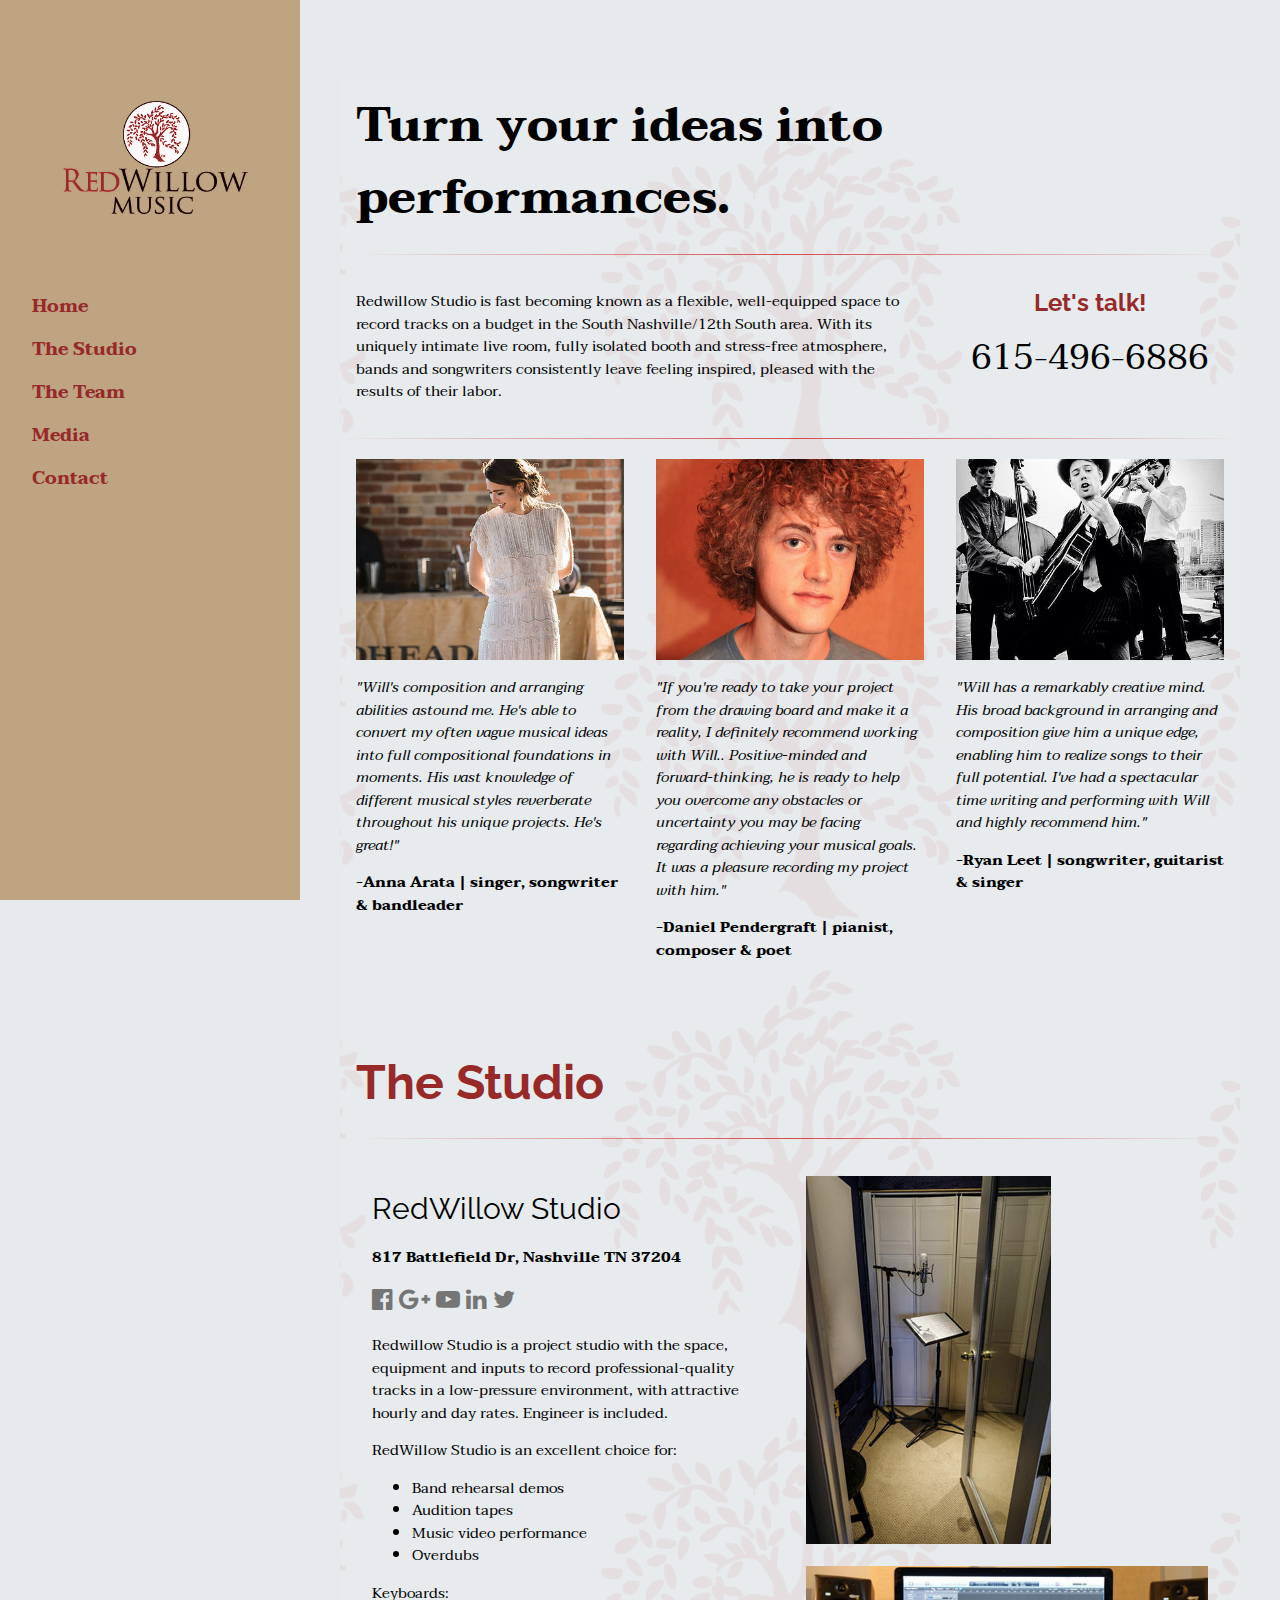
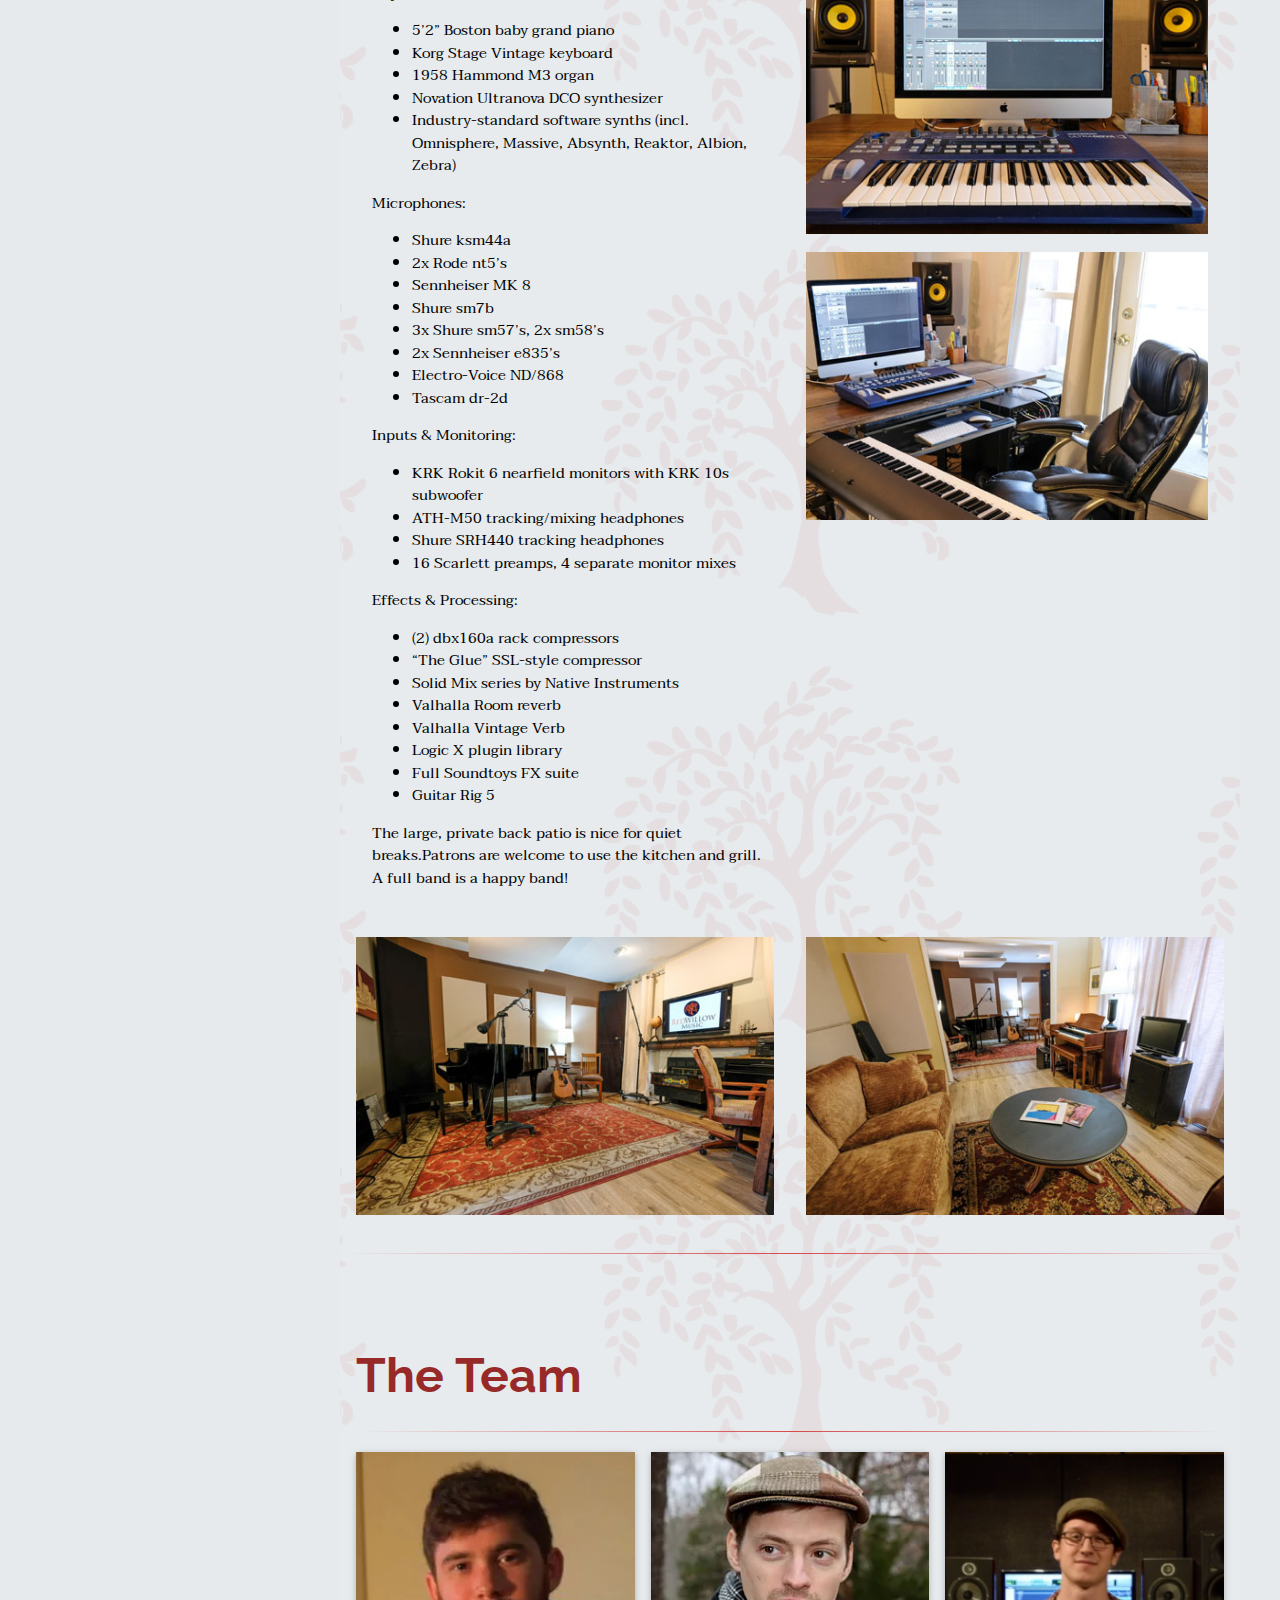
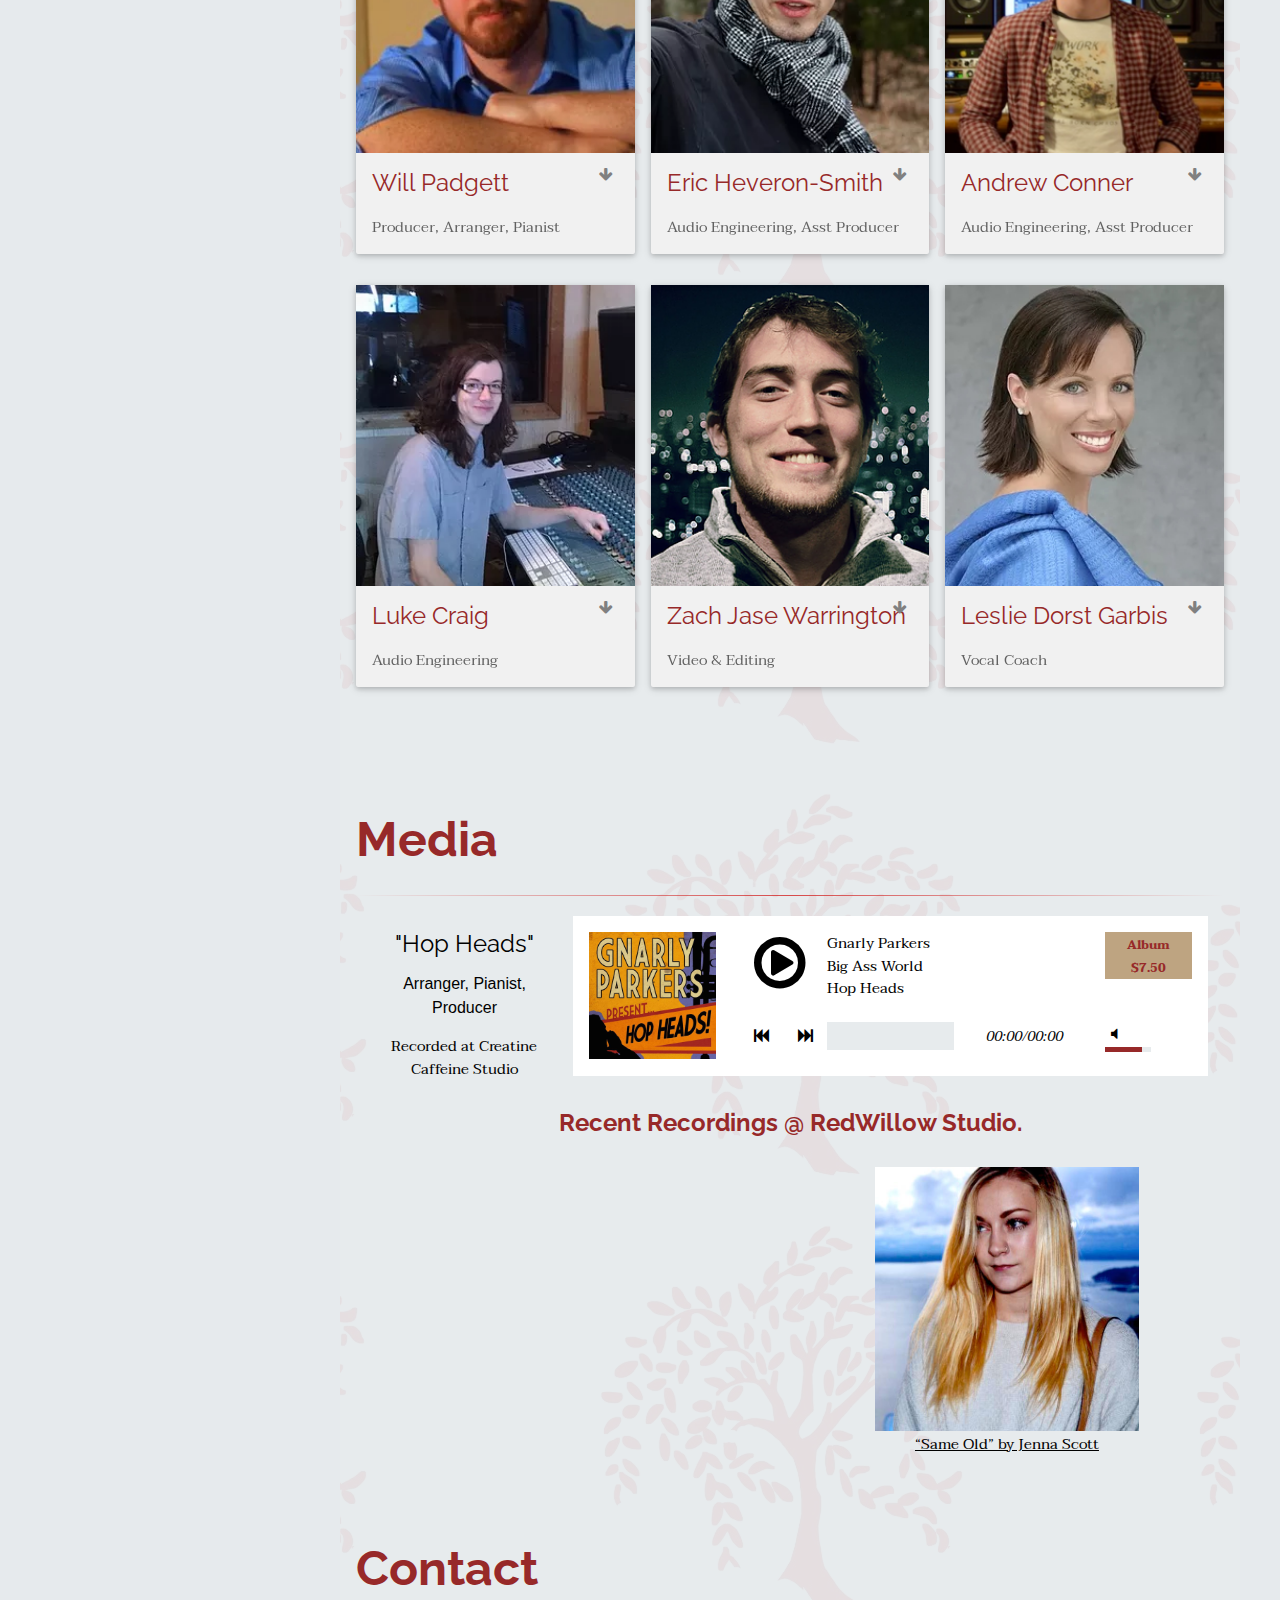
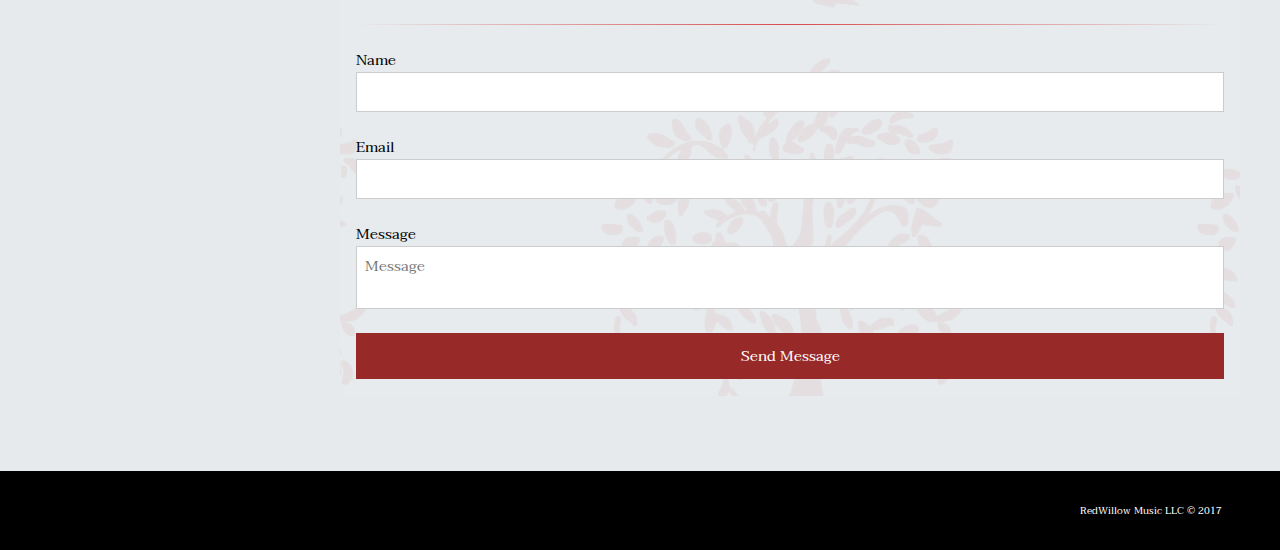
==== index.html @ 045bdecf "form spring email" ====
<!DOCTYPE html>

<html>

<head>

    <meta http-equiv="Content-Type" content="text/html; charset=UTF-8">
    <meta name="viewport" content="width=device-width, initial-scale=1" />
    <title>RedWillow Music</title>
    <!--TODO add description and keywords-->
    <meta name="description" content="RedWillow Music isn't just another recording studio; it's a family of artists, musicians and producers, prioritizing creativity in performance and arrangement.">
    <meta name="keywords" content="">
    <link rel="shortcut icon" href="favicon.ico" type="image/x-icon">
    <link rel="apple-touch-icon" href="favicon.ico" type="image/x-icon">
    <link rel="stylesheet" href="/css/w3.css">
    <link rel="stylesheet" href="/css/styles.css" />
    <link href="https://fonts.googleapis.com/css?family=Raleway|Taviraj:300" rel="stylesheet">
    <!--<link type="text/css" href="/skin/blue.monday/css/jplayer.blue.monday.css" rel="stylesheet" />-->
    <link type="text/css" href="/skin/simple/css/simple.css" rel="stylesheet" />
    <link rel="stylesheet" href="https://cdnjs.cloudflare.com/ajax/libs/font-awesome/4.7.0/css/font-awesome.min.css">
    <script src="//ajax.googleapis.com/ajax/libs/jquery/1.11.3/jquery.min.js"></script>
    <script type="text/javascript" src="/js/jquery.jplayer.min.js"></script>
    <script type="text/javascript" src="/js/add-on/jplayer.playlist.min.js"></script>
    <script type="text/javascript">
        $(document).ready(function () {
            new jPlayerPlaylist({
                jPlayer: "#jquery_jplayer_1",
                cssSelectorAncestor: "#jp_container_1"
            }, [

                {
                    title: "Big Ass World",
                    m4a: "/music/hopheads/02BigAssWorld.m4a",
                    artist: "Gnarly Parkers",
                    poster: "/images/gnarly-parkers.jpg"
		},
                {
                    title: "Spin Me Minnie",
                    m4a: "/music/hopheads/01SpinMeMinnie.m4a",
                    artist: "Gnarly Parkers",
                    album: "Hop Heads",
                    poster: "/images/gnarly-parkers.jpg"

		},
                {
                    title: "Swindlin Eyes",
                    m4a: "/music/hopheads/03SwindlinEyes.m4a",
                    artist: "Gnarly Parkers",
                    poster: "/images/gnarly-parkers.jpg"
		},
                {
                    title: "Sammy Shake",
                    m4a: "/music/hopheads/04SammyShake.m4a",
                    artist: "Gnarly Parkers",
                    poster: "/images/gnarly-parkers.jpg"
		},
                {
                    title: "Dream of You",
                    m4a: "/music/hopheads/05DreamofYou.m4a",
                    artist: "Gnarly Parkers",
                    poster: "/images/gnarly-parkers.jpg"
		},
                {
                    title: "Hop Head",
                    m4a: "/music/hopheads/06HopHead.m4a",
                    artist: "Gnarly Parkers",
                    poster: "/images/gnarly-parkers.jpg"
		}
	], {
                playlistOptions: {
                    loopOnPrevious: true
                },
                loop: true,
                swfPath: "/js",
                supplied: "ogv, m4a",
                wmode: "window",
                useStateClassSkin: true,
                autoBlur: false,
                smoothPlayBar: true,
                keyEnabled: false,
                size: {
                    width: "auto",
                    height: "auto"

                },
            });

            $('.jp-playlist').hide();
            $('.jp-toggles').hide();
            $('.jp-details').show();

        });
    </script>

</head>

<body>

    <!-- Sidenav/menu -->
    <nav class="w3-sidenav barkbrown w3-collapse w3-top w3-large w3-padding w3-animate-left navbar" style="z-index:3;width:300px;font-weight:bold" id="mySidenav">
        <br>
        <a href="javascript:void(0)" onclick="w3_close()" class="w3-padding-xlarge w3-hide-large w3-display-topleft w3-hover-white" style="width:100%;font-size:22px">Close Menu</a>
        <div class="w3-container">
            <img class="w3-padding-64" src="images/logo.png" style="width:100%;">

        </div>
        <a href="#home" onclick="w3_close()" class="w3-padding w3-hover-white">Home</a>
        <a href="#studio" onclick="w3_close()" class="w3-padding w3-hover-white">The Studio</a>
        <a href="#team" onclick="w3_close()" class="w3-padding w3-hover-white">The Team</a>
        <a href="#media" onclick="w3_close()" class="w3-padding w3-hover-white">Media</a>
        <a href="#contact" onclick="w3_close()" class="w3-padding w3-hover-white">Contact</a>
    </nav>
    <!-- Top menu on small screens -->
    <header class="w3-container w3-top w3-hide-large barkbrown w3-xlarge w3-padding">
        <a href="javascript:void(0)" class="w3-btn barkbrown w3-border w3-border-white w3-margin-right" onclick="w3_open()">☰</a>
        <img style="height:30px" src="images/logo-notext.png">
        <span>Red<span style="color:black">WillowMusic</span></span>
    </header>

    <!-- Overlay effect when opening sidenav on small screens -->
    <div class="w3-overlay w3-hide-large" onclick="w3_close()" style="cursor:pointer" title="close side menu" id="myOverlay"></div>

    <!-- !PAGE CONTENT! -->
    <div id="home" class="w3-main w3-animate-right" style="margin-left:340px;margin-right:40px">

        <!-- Header -->
        <div class="w3-container" style="margin-top:80px" id="showcase">
            <h1 style="font-family:'Taviraj', serif" class="w3-xxxlarge"><b>Turn your ideas into performances.</b></h1>
            <hr class="w3-round gradientline">


        </div>
        <div id="background"></div>
        <div class="w3-row">
            <div class="w3-col m8 l8 w3-container">

                <p>Redwillow Studio is fast becoming known as a flexible, well-equipped space to record tracks on a budget in the South Nashville/12th South area. With its uniquely intimate live room, fully isolated booth and stress-free atmosphere, bands and songwriters consistently leave feeling inspired, pleased with the results of their labor.</p>
            </div>
            <div class="w3-col m4 l4 w3-container  w3-center">
                <div class="w3-row winered ">
                    <h1 class="w3-xlarge"><b>Let's talk!</b></h1>
                </div>

                <div class="w3-row w3-xxlarge w3-padding-bottom">
                    <span>615-496-6886</span>
                </div>
            </div>

        </div>
        <!-- Testimonials -->
        <hr class="gradientline">
        <div id="testimonials" class="w3-row">

            <div class="w3-col m4 l4 w3-container">

                <img src="images/testimonials/anna.jpg" style="width:100%;">
                <p class="testimonial">"Will's composition and arranging abilities astound me. He's able to convert my often vague musical ideas into full compositional foundations in moments. His vast knowledge of different musical styles reverberate throughout his unique projects. He's great!"</p>
                <div class="w3-right">
                    <span><b>-Anna Arata | singer, songwriter &amp; bandleader</b></span>
                </div>
            </div>
            <div class="w3-col  m4 l4  w3-container">

                <img src="images/testimonials/daniel.jpg" style="width:100%;">
                <p class="testimonial">
                    "If you're ready to take your project from the drawing board and make it a reality, I definitely recommend working with Will.. Positive-minded and forward-thinking, he is ready to help you overcome any obstacles or uncertainty you may be facing regarding achieving your musical goals. It was a pleasure recording my project with him."
                </p>
                <span><b>-Daniel Pendergraft | pianist, composer &amp; poet</b></span>
            </div>
            <div class="w3-col  m4 l4  w3-container">

                <img src="images/testimonials/ryan.jpg" style="width:100%;">
                <p class="testimonial">"Will has a remarkably creative mind. His broad background in arranging and composition give him a unique edge, enabling him to realize songs to their full potential. I've had a spectacular time writing and performing with Will and highly recommend him."</p>
                <span><b>-Ryan Leet | songwriter, guitarist &amp; singer</b></span>
            </div>
        </div>




        <!-- The Studio -->
        <div class=" " id="studio" style="margin-top:75px ">
            <div class="w3-container ">
                <h1 class="w3-xxxlarge winered "><b>The Studio</b></h1>

                <hr class="w3-round gradientline ">
                <div class="w3-row ">
                    <div class="w3-col m6 l6 w3-panel">
                        <h2>RedWillow Studio</h2>
                        <a class="address " target="_blank " href="https://goo.gl/maps/ypSHfTBNFLC2 ">
                            <p><b>817 Battlefield Dr, Nashville TN 37204</b></p>
                        </a>

                        <div class="w3-text-grey w3-xlarge ">
                            <a href="https://www.facebook.com/redwillowstudio " target="_blank " class="w3-hover-text-white "><i class="fa fa-facebook-official "></i></a>
                            <a href="https://plus.google.com/109772749282169535342 " target="_blank " class="w3-hover-text-white "><i class="fa fa-google-plus "></i></a>
                            <a href="https://www.youtube.com/user/mellowords " target="_blank " class="w3-hover-text-white "><i class="fa fa-youtube-play "></i></a>
                            <a href="https://www.linkedin.com/in/willpadgettmusic?trk=hp-identity-photo " target="_blank " class="w3-hover-text-white "><i class="fa fa-linkedin "></i></a>
                            <a href="https://twitter.com/redwillowmusic " target="_blank " class="w3-hover-text-white "><i class="fa fa-twitter "></i></a>

                        </div>
                        <p>Redwillow Studio is a project studio with the space, equipment and inputs to record professional-quality tracks in a low-pressure environment, with attractive hourly and day rates. Engineer is included.</p>
                        <p>RedWillow Studio is an excellent choice for:</p>
                        <ul>
                            <li>Band rehearsal demos</li>
                            <li>Audition tapes</li>
                            <li>Music video performance</li>
                            <li>Overdubs</li>
                        </ul>

                        <span>Keyboards:</span>
                        <ul>
                            <li>5’2” Boston baby grand piano</li>
                            <li>Korg Stage Vintage keyboard</li>
                            <li>1958 Hammond M3 organ</li>
                            <li>Novation Ultranova DCO synthesizer</li>
                            <li>Industry-standard software synths (incl. Omnisphere, Massive, Absynth, Reaktor, Albion, Zebra)</li>
                        </ul>

                        <span>Microphones:</span>
                        <ul>
                            <li>Shure ksm44a</li>
                            <li>2x Rode nt5’s</li>
                            <li>Sennheiser MK 8</li>
                            <li>Shure sm7b</li>
                            <li>3x Shure sm57’s, 2x sm58’s</li>
                            <li>2x Sennheiser e835’s</li>
                            <li>Electro-Voice ND/868</li>
                            <li>Tascam dr-2d</li>
                        </ul>
                        <span>Inputs &amp; Monitoring:</span>
                        <ul>
                            <li>KRK Rokit 6 nearfield monitors with KRK 10s subwoofer</li>
                            <li>ATH-M50 tracking/mixing headphones</li>
                            <li>Shure SRH440 tracking headphones</li>
                            <li>16 Scarlett preamps, 4 separate monitor mixes
                            </li>
                        </ul>
                        <span>Effects &amp; Processing:</span>
                        <ul>

                            <li>(2) dbx160a rack compressors</li>
                            <li>“The Glue” SSL-style compressor</li>
                            <li>Solid Mix series by Native Instruments</li>
                            <li>Valhalla Room reverb</li>
                            <li>Valhalla Vintage Verb</li>
                            <li>Logic X plugin library</li>
                            <li>Full Soundtoys FX suite</li>
                            <li>Guitar Rig 5
                            </li>
                        </ul>
                        <p>The large, private back patio is nice for quiet breaks.Patrons are welcome to use the kitchen and grill. A full band is a happy band!</p>
                    </div>
                    <div class="w3-col m6 l6 ">
                        <img class="w3-panel" style="height:100%" src="images/rws/vocalbooth.jpg">
                        <img class="w3-container" style="width:100%" src="images/rws/desk.jpg">
                        <img class="w3-panel" style="width:100%" src="images/rws/deskcorner.jpg">
                    </div>
                </div>
            </div>


            <div class="w3-row">
                <div class="w3-col m6 l6 w3-panel">
                    <img style="width:100%" src="images/rws/rooma.jpg">
                </div>
                <div class="w3-col m6 l6 w3-panel">
                    <img style="width:100%" src="images/rws/roomb.jpg">
                </div>
            </div>
            <hr style="width:100%;border2px" class="w3-round gradientline">

        </div>
        <!-- The Team -->
        <div class="w3-container " id="team" style="margin-top:75px ">
            <h1 class="w3-xxxlarge winered "><b>The Team</b></h1>
            <hr class="w3-round gradientline ">


        </div>

        <!-- The Team -->
        <div class="w3-row-padding ">

            <div class="w3-col m4 w3-margin-bottom cards">
                <div class="card w3-card-2 w3-light-grey">
                    <img src="/images/team/willp.jpg " alt="Will " style="width:100% ">
                    <div class='card-header w3-container'>
                        <h3 class="winered ">Will Padgett</h3>
                        <p class="w3-opacity ">Producer, Arranger, Pianist</p>
                        <button class='card-expand'>
                            <i class="material-icons expand fa fa-arrow-down" aria-hidden="true"></i>
                            <i class="material-icons close fa fa-arrow-up" aria-hidden="true"></i>
                        </button>
                    </div>
                    <div class='card-inner'>
                        <div class='card-body w3-container'>
                            <h4>Bio:</h4>
                            <p>Born-and-raised Nashville native; Will has been performing, composing, and producing music from a young age. His unique sound is a blend of refined jazz and classical with rootsy soul and Americana styles. Works part-time as a vocal accompanist at Belmont University’s School of Music; was bandleader of a retired top regional swing band (Gnarly Parkers); and plays jazz clubs and songwriter nights all over Nashville. His experience in the studio and on stage is an invaluable resource for recording, arranging, and producing any project.</p>
                            <h4>Credits:</h4>
                            <p><a href="https://itunes.apple.com/us/album/hop-heads-ep/id1031378634" target="_blank">Gnarly Parkers - "Hop Heads"</a></p>
                        </div>
                    </div>
                </div>
            </div>

            <div class="w3-col m4 w3-margin-bottom cards">
                <div class="card w3-card-2 w3-light-grey">
                    <img src="/images/team/erich.jpg " alt="Eric " style="width:100% ">
                    <div class='card-header w3-container'>
                        <h3 class="winered ">Eric Heveron-Smith</h3>
                        <p class="w3-opacity ">Audio Engineering, Asst Producer</p>
                        <button class='card-expand'>
                            <i class="material-icons expand fa fa-arrow-down" aria-hidden="true"></i>
                            <i class="material-icons close fa fa-arrow-up" aria-hidden="true"></i>
                        </button>
                    </div>
                    <div class='card-inner'>
                        <div class='card-body w3-container'>
                            <h4>Bio:</h4>
                            <p>Sought-after jazz and folk multi-instrumentalist and producer from Rochester NY. Worked under Grammy Award-winning engineer Steve Remote on live broadcasts, including the Newport Folk and Jazz Festivals and CBS’s Early Morning.</p>
                            <h4>Credits:</h4>
                            <p><a href="http://www.allmusic.com/album/aint-no-school-like-the-old-school-mw0002537303" target="_blank">Solomon Douglas - "Aint No School Like the Old School"</a></p>
                            <p><a href="https://itunes.apple.com/us/album/hop-heads-ep/id1031378634" target="_blank">Gnarly Parkers - "Hop Heads"</a></p>
                            <p><a href="https://www.cdbaby.com/cd/gordonwebster12" target="_blank">Gordon Webster - "Live in Rochester"</a></p>
                        </div>
                    </div>
                </div>
            </div>
            <div class="w3-col m4 w3-margin-bottom cards">
                <div class="card w3-card-2 w3-light-grey">
                    <img src="/images/team/andrewc.png " alt="Andrew " style="width:100% ">
                    <div class='card-header w3-container'>
                        <h3 class="winered ">Andrew Conner</h3>
                        <p class="w3-opacity ">Audio Engineering, Asst Producer</p>
                        <button class='card-expand'>
                            <i class="material-icons expand fa fa-arrow-down" aria-hidden="true"></i>
                            <i class="material-icons close fa fa-arrow-up" aria-hidden="true"></i>
                        </button>
                    </div>
                    <div class='card-inner'>
                        <div class='card-body w3-container'>

                            <h4>Bio:</h4>
                            <p>Producer and recording/mix engineer working out of his studio, Iron Oak Recording, in Nashville Tennessee. Has worked on records for Nashville up-and-comers such as Taylor Noelle’s “Out of My System,” Rand’s “Blame It on the Internet,” and Stephen Day’s “Undergrad Romance and the Moses in Me” – the opening track of which reached #2 globally on Spotify’s Viral 50 charts</p>
                            <h4>Credits:</h4>
                            <p><a href="https://play.spotify.com/album/5JRUYE7FR5cNqJ4rjA9y4Q?play=true&utm_source=open.spotify.com&utm_medium=open" target="_blank">Taylor Noel - "Out of My System"</a></p>
                            <p><a href="https://play.spotify.com/album/2LqcAd3T15II5WkwIXgvAB?play=true&utm_source=open.spotify.com&utm_medium=open" target="_blank">Rand - "Blame It On The Internet"</a></p>

                        </div>
                    </div>
                </div>
            </div>
        </div>
        <div class="w3-row-padding ">

            <div class="w3-col m4 w3-margin-bottom cards">
                <div class="card w3-card-2 w3-light-grey">
                    <img src="/images/team/luke.jpg " alt="Luke " style="width:100% ">
                    <div class='card-header w3-container'>
                        <h3 class="winered ">Luke Craig</h3>
                        <p class="w3-opacity ">Audio Engineering</p>
                        <button class='card-expand'>
                            <i class="material-icons expand fa fa-arrow-down" aria-hidden="true"></i>
                            <i class="material-icons close fa fa-arrow-up" aria-hidden="true"></i>
                        </button>
                    </div>
                    <div class='card-inner'>
                        <div class='card-body w3-container'>

                            <h4>Credits:</h4>

                            <p><a href="https://www.youtube.com/playlist?list=PLlXEkdg3JZEyc02F4pFVwTYTapiUuUqCA" target="_blank">Kevin Max - "Starry Eyes Suprise"</a></p>
                            <p><a href="https://itunes.apple.com/us/album/hop-heads-ep/id1031378634" target="_blank">Gnarly Parkers - "Hop Heads"</a></p>
                            <p><a href="http://lukecraig.audio/" target="_blank">Katiee Carney - "While I'm Still Young"</a></p>

                        </div>
                    </div>
                </div>
            </div>

            <div class="w3-col m4 w3-margin-bottom cards">
                <div class="card w3-card-2 w3-light-grey">
                    <img src="/images/team/zachj.png " alt="Zach " style="width:100% ">
                    <div class='card-header w3-container'>
                        <h3 class="winered ">Zach Jase Warrington</h3>
                        <p class="w3-opacity ">Video &amp; Editing</p>
                        <button class='card-expand'>
                            <i class="material-icons expand fa fa-arrow-down" aria-hidden="true"></i>
                            <i class="material-icons close fa fa-arrow-up" aria-hidden="true"></i>
                        </button>
                    </div>
                    <div class='card-inner'>
                        <div class='card-body w3-container'>

                        </div>
                    </div>
                </div>
            </div>
            <div class="w3-col m4 w3-margin-bottom cards">
                <div class="card w3-card-2 w3-light-grey">
                    <img src="/images/team/leslied.jpg " alt="Leslie " style="width:100% ">
                    <div class='card-header w3-container'>
                        <h3 class="winered ">Leslie Dorst Garbis</h3>
                        <p class="w3-opacity ">Vocal Coach</p>
                        <button class='card-expand'>
                            <i class="material-icons expand fa fa-arrow-down" aria-hidden="true"></i>
                            <i class="material-icons close fa fa-arrow-up" aria-hidden="true"></i>
                        </button>
                    </div>
                    <div class='card-inner'>
                        <div class='card-body w3-container'>
                            <h4>Bio:</h4>
                            <p>Leslie Dorst Garbis has been featured in dozens of regional productions of theatre, opera, revues and cabaret in the Southeast and on cruise ships, and studio recordings, and has had conducting roles various musical theatre productions and choirs. She is now an adjunct faculty member at Belmont University’s School of Music, teaching private voice majors.</p>
                        </div>
                    </div>
                </div>
            </div>
        </div>



        <!-- Media -->
        <div class="w3-container" id="media" style="margin-top:75px">
            <h1 class="w3-xxxlarge winered"><b>Media</b></h1>
            <hr class="w3-round gradientline">
            <div class="w3-row">
                <!-- <div class="w3-col m9 l3">
                    <span>"Hop Heads"<br> Arranger, Pianist, Producer</span>
                </div>
                <div class="w3-col m9 l9 w3-card-2 w3-white" id="player">
                    <div class="w3-col m3 l3"> <img src=" images/gnarly-parkers.jpg "></div>
                    <div class="w3-col m3 l3"></div>
                    <div class="w3-col m2 l2">
                        <button><a href="https://www.paypal.com/checkoutnow?token=EC-1JW04888S8792453X " target="_blank ">Album $7.50</a></button>
                    </div>
                </div> -->
                <div id="text-and-player" class="w3-row">
                    <div class="w3-col m3 l3 w3-center w3-container">
                        <h3>"Hop Heads"</h3>
                        <h6>Arranger, Pianist, Producer</h6>
                        <p>Recorded at Creatine Caffeine Studio</p>
                    </div>
                    <div id="player" class="w3-col m9 l9 w3-white " style="padding-right:16px;background-clip: content-box;">
                        <div class="w3-row">
                            <div id="artwork" class="w3-col m3 l3 w3-panel w3-container">
                                <div id="jquery_jplayer_1" class="jp-jplayer "></div>
                            </div>
                            <div class="w3-col m9 l9 w3-section">
                                <div id="jp_container_1" class="jp-audio" role="application" aria-label="media player">
                                    <div class="jp-type-playlist">
                                        <div class="jp-gui jp-interface">

                                            <div id="play-details-buy" class="w3-row">
                                                <div class="w3-col s3 m2 l2 w3-container">
                                                    <div class="jp-controls">
                                                        <button class="jp-play" role="button" tabindex="0"><i class="fa fa-play-circle-o fa-4x" aria-hidden="true"></i></button>
                                                    </div>
                                                </div>
                                                <div class="w3-col s9 m7 l7  w3-container">
                                                    <div class="jp-details" style="display:block">
                                                        <div class="jp-artist w3-col" aria-label="artist">Gnarly Parkers</div>
                                                        <div class="jp-title w3-col" aria-label="title">&nbsp;</div>
                                                        <div class="jp-album w3-col" aria-label="album">Hop Heads</div>

                                                    </div>
                                                </div>
                                                <div class="w3-col s1 m3 l3 w3-container w3-hide-small">
                                                    <div>
                                                        <button class="barkbrown" style="border-style:none">
                                                            <a class=" w3-small  w3-section" style="text-decoration:none" href="https://www.paypal.com/checkoutnow?token=EC-7012825652897073W" target="_blank"><b>Album $7.50</b></a></button>
                                                    </div>
                                                    <div style="display:none">Track $0.99</div>
                                                </div>
                                            </div>

                                            <div id="space" class="w3-hide-small">
                                                <br>

                                            </div>
                                            <div id="skip-progress-volume" class="w3-row w3-padding-bottom">
                                                <div class="w3-col m2 l2  w3-container">
                                                    <div class="jp-controls">
                                                        <div class="w3-row w3-justify">
                                                            <div class="w3-col s11 m11 l11">
                                                                <button class="jp-previous" role="button" tabindex="0"><i class="fa fa-fast-backward" aria-hidden="true"></i></button>
                                                            </div>
                                                            <div class="w3-col s1 m1 l1">
                                                                <button class="jp-next" role="button" tabindex="0"><i class="fa fa-fast-forward" aria-hidden="true"></i></button>
                                                            </div>
                                                        </div>
                                                    </div>
                                                </div>

                                                <div class="w3-col m4 l4  w3-container">
                                                    <div class="jp-progress">
                                                        <div class="jp-seek-bar">
                                                            <div class="jp-play-bar"></div>
                                                        </div>
                                                    </div>
                                                </div>
                                                <div class="w3-col m3 l3   w3-container">
                                                    <div class="jp-time-holder" style="margin-top:3px">
                                                        <div class="jp-current-time" role="timer" aria-label="time">&nbsp;</div>
                                                        <div class="jp-time-division">/</div>
                                                        <div class="jp-duration" role="timer" aria-label="duration">&nbsp;</div>
                                                    </div>
                                                    <div class="jp-toggles">
                                                        <button class="jp-repeat" role="button" tabindex="0">repeat</button>
                                                        <button class="jp-shuffle" role="button" tabindex="0">shuffle</button>
                                                    </div>
                                                </div>
                                                <div class="w3-col m3 l3 w3-container">
                                                    <div class="w3-row">
                                                        <div class="w3-col m1 l1">
                                                            <div class=" jp-volume-controls ">
                                                                <button class="jp-mute " role="button " tabindex="0 "><i class="fa fa-volume-off" aria-hidden="true "></i></button>
                                                            </div>
                                                            <div class="w3-col m6 l6">
                                                                <div class="jp-volume-bar">
                                                                    <div class="jp-volume-bar-value "></div>
                                                                </div>
                                                            </div>
                                                        </div>
                                                    </div>
                                                </div>

                                            </div>
                                        </div>
                                        <div class="jp-playlist ">
                                            <ul>
                                                <li>&nbsp;</li>
                                            </ul>
                                        </div>
                                        <div class="jp-no-solution ">
                                            <span>Update Required</span> To play the media you will need to either update your browser to a recent version or update your <a href="http://get.adobe.com/flashplayer/ " target="_blank ">Flash plugin</a>.
                                        </div>
                                    </div>
                                </div>
                            </div>
                        </div>
                    </div>
                </div>
            </div>
            <h1 class="w3-xlarge winered w3-center "><b>Recent Recordings @ RedWillow Studio.</b></h1>
            <div class="w3-center ">
                <div class="w3-row ">
                    <!--
                    
                    <div class="w3-col m6 l6 w3-panel ">
    <div class="videoWrapper ">
        <iframe width="385 " height="217 " src="https://www.youtube.com/embed/ebzUKeO_qOs " frameborder="0 " allowfullscreen></iframe>
    </div>
</div>
-->

                    <div class="w3-col m6 l6 w3-panel ">
                        <div class="videoWrapper ">
                            <iframe width="385 " height="217 " src="https://www.youtube.com/embed/NiaOUcEc1zg " frameborder="0 " allowfullscreen></iframe>
                        </div>
                    </div>
                    <div class="w3-col m6 l6 w3-panel " style="height:264px">
                        <a href="music/Same%20Old%20Mix%201.mp3"><img style="height:100%" src="images/jennapic1.jpg">
                            <br>“Same Old” by Jenna Scott</a>
                    </div>
                </div>

            </div>
        </div>


        <!-- Contact -->

        <div class="w3-container " id="contact" style="margin-top:75px ">
            <h1 class="w3-xxxlarge winered "><b>Contact</b></h1>
            <hr class="w3-round gradientline">
            <form action="https://formspree.io/will.padgett@gmail.com" method="POST">
                <input type="text" name="_gotcha" style="display:none" />
                <input type="hidden" name="_format" value="plain" />
                <input type="hidden" name="_next" value="/thankyou.html" />
                <div class="w3-group">
                    <label>Name</label>
                    <input class="w3-input w3-border " type="text " name="name " required>
                </div>
                <div class="w3-group">
                    <label>Email</label>
                    <input class="w3-input w3-border " type="email" name="_replyto " required>
                </div>
                <div class="w3-group">
                    <label>Message</label>
                    <textarea style="resize: none;" class="w3-input w3-border" name="message" placeholder="Message"></textarea>
                </div>
                <button type="submit" class="w3-btn-block w3-padding-large winered-button w3-margin-bottom ">Send Message</button>
            </form>
        </div>

        <!-- End page content -->
    </div>

    <!-- W3.CSS Container -->
    <div class="w3-black w3-container w3-padding-32 " style="margin-top:75px;padding-right:58px ">
        <div class="w3-center w3-tiny w3-right ">
            RedWillow Music LLC © 2017
        </div>
    </div>

    <script>
        // Script to open and close sidenav
        function w3_open() {
            document.getElementById("mySidenav").style.display = "block ";
            document.getElementById("myOverlay").style.display = "block ";
        }

        function w3_close() {
            document.getElementById("mySidenav").style.display = "none ";
            document.getElementById("myOverlay").style.display = "none ";
        }
    </script>
    <script>
        $(function () {
            $('a[href*=#]:not([href=#])').click(function () {
                if (location.pathname.replace(/^\//, '') == this.pathname.replace(/^\//, '') && location.hostname == this.hostname) {
                    var target = $(this.hash);
                    target = target.length ? target : $('[name=' + this.hash.slice(1) + ']');
                    if (target.length) {
                        $('html,body').animate({
                            scrollTop: target.offset().top
                        }, 300);
                        return false;
                    }
                }
            });
        });
    </script>
    <script>
        $(document).ready(function () {

            $('.card-header').click(function () {
                $(this).parent().toggleClass('expanded');
            });

            var cardHeight = $('.card.expanded').innerHeight();
            $('.card.expanded .card-inner').css('max-height', cardHeight);
        });
    </script>
</body>

</html>
---- css/styles.css ----
/*
Colors:
red rgb(139, 0, 0)
*/

body {
    background-color: #e6eaed;
    height: 100%;
    font-family: 'Taviraj', serif;
}

button:focus {
    outline-color: #972929;
}

#background {
    position: absolute;
    top: 0px;
    height: 100%;
    width: 100%;
    opacity: 0.05;
    background-image: url(../images/background-tree.jpg);
    background-repeat: repeat;
    background-position: center top;
    background-size: auto;
    z-index: -1;
    display: block;
    height: 100%;
}

.testimonial {
    font-style: italic;
}

.studio-img {}

.video {
    width: 100% !important;
    height: auto !important;
}

.videoWrapper {
    position: relative;
    padding-bottom: 56.25%;
    /* 16:9 */
    padding-top: 25px;
    height: 0;
}

.videoWrapper iframe {
    position: absolute;
    top: 0;
    left: 0;
    width: 100%;
    height: 100%;
}

.service-banner {
    background-size: cover;
    background-position: right;
    color: white;
    min-height: 155px;
    text-align: center
}

.service-banner1 {
    background-image: url(../images/service1-blur.jpg);
}

.service-banner2 {
    background-image: url(../images/service2-blur.jpg);
}

.social-buttons a {
    text-decoration: none;
}

.social-buttons a:hover {
    background: white;
}

.winered {
    color: #972929;
}

.winered-button {
    color: #fff!important;
    background-color: #972929!important
}

.barkbrown,
button.barkbrown {
    color: #972929!important;
    background-color: #bea481!important;
    border-color: #972929!important;
}

button.barkbrown:hover {
    border-style: dotted!important;
}

h1,
h2,
h3 {
    font-family: 'Raleway', sans-serif;
}

.navbar a {
    color: #972929;
}

.hr-dividers {
    width: 50px;
    border: 5px solid #972929;
}

.address {
    text-decoration: none;
}

.address p:hover {
    background-color: white;
}

hr.gradientline {
    border: 0;
    height: 1px;
    background-image: linear-gradient(to right, rgba(210, 22, 22, 0), rgba(210, 22, 22, 0.75), rgba(210, 22, 22, 0));
}

.jp-jplayer img {
    width: 100%!important;
}

.w3-display-bottom {
    position: absolute;
    bottom: 0
}

.cards {}

.cards .card {
    background-color: #fff;
    border-radius: 2px;
    box-shadow: 0 3px 6px rgba(0, 0, 0, 0.16), 0 3px 6px rgba(0, 0, 0, 0.23);
    box-sizing: border-box;
    margin-bottom: 15px;
    transition: all 0.3s;
}

.cards .card .card-header {
    position: relative;
}

.cards .card .card-header button.card-expand {
    position: absolute;
    right: 16px;
    top: 0;
    line-height: 10px;
    vertical-align: middle;
    height: 39px;
    border: none;
    background-color: transparent;
    cursor: pointer;
    color: grey;
}

.cards .card .card-header button.card-expand:hover {
    background-color: #F9F9F9;
}

.cards .card .card-header button.card-expand .expand {
    display: block;
}

.cards .card .card-header button.card-expand .close {
    display: none;
}

.cards .card .card-footer {
    border-top: 1px solid #eee;
    text-transform: uppercase;
}

.cards .card .card-footer a {
    color: #757575;
    text-decoration: none;
}

.cards .card .card-inner {
    max-height: 0;
    overflow: hidden;
    transition: max-height 0.5s;
}

.cards .card.expanded {
    box-shadow: 0 10px 20px rgba(0, 0, 0, 0.19), 0 6px 6px rgba(0, 0, 0, 0.23);
}

.cards .card.expanded .card-inner {
    max-height: 1300px;
}

.cards .card.expanded button.card-expand .expand {
    display: none;
}

.cards .card.expanded button.card-expand .close {
    display: block;
}

.cards .card.expanded .card-header {
    border-bottom: 1px solid lightgrey;
}

.card-header {
    cursor: pointer;
}
---- skin/blue.monday/css/jplayer.blue.monday.css ----
/*! Blue Monday Skin for jPlayer 2.9.2 ~ (c) 2009-2014 Happyworm Ltd ~ MIT License */

/*
 * Skin for jPlayer Plugin (jQuery JavaScript Library)
 * http://www.jplayer.org
 *
 * Skin Name: Blue Monday
 *
 * Copyright (c) 2010 - 2014 Happyworm Ltd
 * Licensed under the MIT license.
 *  - http://www.opensource.org/licenses/mit-license.php
 *
 * Author: Silvia Benvenuti
 * Skin Version: 5.1 (jPlayer 2.8.0)
 * Date: 13th November 2014
 */
.jp-audio *:focus,
.jp-audio-stream *:focus,
.jp-video *:focus {
  /* Disable the browser focus highlighting. */
  outline: none; }

.jp-audio button::-moz-focus-inner,
.jp-audio-stream button::-moz-focus-inner,
.jp-video button::-moz-focus-inner {
  /* Disable the browser CSS3 focus highlighting. */
  border: 0; }

.jp-audio,
.jp-audio-stream,
.jp-video {
  font-size: 16px;
  font-family: Verdana, Arial, sans-serif;
  line-height: 1.6;
  color: #666;
  border: 1px solid #009be3;
  background-color: #eee; }

.jp-audio {
  width: 420px; }

.jp-audio-stream {
  width: 182px; }

.jp-video-270p {
  width: 480px; }

.jp-video-360p {
  width: 640px; }

.jp-video-full {
  /* Rules for IE6 (full-screen) */
  width: 480px;
  height: 270px;
  /* Rules for IE7 (full-screen) - Otherwise the relative container causes other page items that are not position:static (default) to appear over the video/gui. */
  position: static !important;
  position: relative; }

/* The z-index rule is defined in this manner to enable Popcorn plugins that add overlays to video area. EG. Subtitles. */
.jp-video-full div div {
  z-index: 1000; }

.jp-video-full .jp-jplayer {
  top: 0;
  left: 0;
  position: fixed !important;
  position: relative;
  /* Rules for IE6 (full-screen) */
  overflow: hidden; }

.jp-video-full .jp-gui {
  position: fixed !important;
  position: static;
  /* Rules for IE6 (full-screen) */
  top: 0;
  left: 0;
  width: 100%;
  height: 100%;
  z-index: 1001;
  /* 1 layer above the others. */ }

.jp-video-full .jp-interface {
  position: absolute !important;
  position: relative;
  /* Rules for IE6 (full-screen) */
  bottom: 0;
  left: 0; }

.jp-interface {
  position: relative;
  background-color: #eee;
  width: 100%; }

.jp-audio .jp-interface {
  height: 80px; }

.jp-audio-stream .jp-interface {
  height: 80px; }

.jp-video .jp-interface {
  border-top: 1px solid #009be3; }

/* @group CONTROLS */
.jp-controls-holder {
  clear: both;
  width: 440px;
  margin: 0 auto;
  position: relative;
  overflow: hidden;
  top: -8px;
  /* This negative value depends on the size of the text in jp-currentTime and jp-duration */ }

.jp-interface .jp-controls {
  margin: 0;
  padding: 0;
  overflow: hidden; }

.jp-audio .jp-controls {
  width: 380px;
  padding: 20px 20px 0 20px; }

.jp-audio-stream .jp-controls {
  position: absolute;
  top: 20px;
  left: 20px;
  width: 142px; }

.jp-video .jp-type-single .jp-controls {
  width: 78px;
  margin-left: 200px; }

.jp-video .jp-type-playlist .jp-controls {
  width: 134px;
  margin-left: 172px; }

.jp-video .jp-controls {
  float: left; }

.jp-controls button {
  display: block;
  float: left;
  overflow: hidden;
  text-indent: -9999px;
  border: none;
  cursor: pointer; }

.jp-play {
  width: 40px;
  height: 40px; }

.jp-play {
  background: url("../image/jplayer.blue.monday.jpg") 0 0 no-repeat; }

.jp-play:focus {
  background: url("../image/jplayer.blue.monday.jpg") -41px 0 no-repeat; }

.jp-state-playing .jp-play {
  background: url("../image/jplayer.blue.monday.jpg") 0 -42px no-repeat; }

.jp-state-playing .jp-play:focus {
  background: url("../image/jplayer.blue.monday.jpg") -41px -42px no-repeat; }

.jp-stop, .jp-previous, .jp-next {
  width: 28px;
  height: 28px;
  margin-top: 6px; }

.jp-stop {
  background: url("../image/jplayer.blue.monday.jpg") 0 -83px no-repeat;
  margin-left: 10px; }

.jp-stop:focus {
  background: url("../image/jplayer.blue.monday.jpg") -29px -83px no-repeat; }

.jp-previous {
  background: url("../image/jplayer.blue.monday.jpg") 0 -112px no-repeat; }

.jp-previous:focus {
  background: url("../image/jplayer.blue.monday.jpg") -29px -112px no-repeat; }

.jp-next {
  background: url("../image/jplayer.blue.monday.jpg") 0 -141px no-repeat; }

.jp-next:focus {
  background: url("../image/jplayer.blue.monday.jpg") -29px -141px no-repeat; }

/* @end */
/* @group progress bar */
.jp-progress {
  overflow: hidden;
  background-color: #ddd; }

.jp-audio .jp-progress {
  position: absolute;
  top: 32px;
  height: 15px; }

.jp-audio .jp-type-single .jp-progress {
  left: 110px;
  width: 186px; }

.jp-audio .jp-type-playlist .jp-progress {
  left: 166px;
  width: 130px; }

.jp-video .jp-progress {
  top: 0px;
  left: 0px;
  width: 100%;
  height: 10px; }

.jp-seek-bar {
  background: url("../image/jplayer.blue.monday.jpg") 0 -202px repeat-x;
  width: 0px;
  height: 100%;
  cursor: pointer; }

.jp-play-bar {
  background: url("../image/jplayer.blue.monday.jpg") 0 -218px repeat-x;
  width: 0px;
  height: 100%; }

/* The seeking class is added/removed inside jPlayer */
.jp-seeking-bg {
  background: url("../image/jplayer.blue.monday.seeking.gif"); }

/* @end */
/* @group volume controls */
.jp-state-no-volume .jp-volume-controls {
  display: none; }

.jp-volume-controls {
  position: absolute;
  top: 32px;
  left: 308px;
  width: 200px; }

.jp-audio-stream .jp-volume-controls {
  left: 70px; }

.jp-video .jp-volume-controls {
  top: 12px;
  left: 50px; }

.jp-volume-controls button {
  display: block;
  position: absolute;
  overflow: hidden;
  text-indent: -9999px;
  border: none;
  cursor: pointer; }

.jp-mute,
.jp-volume-max {
  width: 18px;
  height: 15px; }

.jp-volume-max {
  left: 74px; }

.jp-mute {
  background: url("../image/jplayer.blue.monday.jpg") 0 -170px no-repeat; }

.jp-mute:focus {
  background: url("../image/jplayer.blue.monday.jpg") -19px -170px no-repeat; }

.jp-state-muted .jp-mute {
  background: url("../image/jplayer.blue.monday.jpg") -60px -170px no-repeat; }

.jp-state-muted .jp-mute:focus {
  background: url("../image/jplayer.blue.monday.jpg") -79px -170px no-repeat; }

.jp-volume-max {
  background: url("../image/jplayer.blue.monday.jpg") 0 -186px no-repeat; }

.jp-volume-max:focus {
  background: url("../image/jplayer.blue.monday.jpg") -19px -186px no-repeat; }

.jp-volume-bar {
  position: absolute;
  overflow: hidden;
  background: url("../image/jplayer.blue.monday.jpg") 0 -250px repeat-x;
  top: 5px;
  left: 22px;
  width: 46px;
  height: 5px;
  cursor: pointer; }

.jp-volume-bar-value {
  background: url("../image/jplayer.blue.monday.jpg") 0 -256px repeat-x;
  width: 0px;
  height: 5px; }

/* @end */
/* @group current time and duration */
.jp-audio .jp-time-holder {
  position: absolute;
  top: 50px; }

.jp-audio .jp-type-single .jp-time-holder {
  left: 110px;
  width: 186px; }

.jp-audio .jp-type-playlist .jp-time-holder {
  left: 166px;
  width: 130px; }

.jp-current-time,
.jp-duration {
  width: 60px;
  font-size: .64em;
  font-style: oblique; }

.jp-current-time {
  float: left;
  display: inline;
  cursor: default; }

.jp-duration {
  float: right;
  display: inline;
  text-align: right;
  cursor: pointer; }

.jp-video .jp-current-time {
  margin-left: 20px; }

.jp-video .jp-duration {
  margin-right: 20px; }

/* @end */
/* @group playlist */
.jp-details {
  font-weight: bold;
  text-align: center;
  cursor: default; }

.jp-details,
.jp-playlist {
  width: 100%;
  background-color: #ccc;
  border-top: 1px solid #009be3; }

.jp-type-single .jp-details,
.jp-type-playlist .jp-details {
  border-top: none; }

.jp-details .jp-title {
  margin: 0;
  padding: 5px 20px;
  font-size: .72em;
  font-weight: bold; }

.jp-playlist ul {
  list-style-type: none;
  margin: 0;
  padding: 0 20px;
  font-size: .72em; }

.jp-playlist li {
  padding: 5px 0 4px 20px;
  border-bottom: 1px solid #eee; }

.jp-playlist li div {
  display: inline; }

/* Note that the first-child (IE6) and last-child (IE6/7/8) selectors do not work on IE */
div.jp-type-playlist div.jp-playlist li:last-child {
  padding: 5px 0 5px 20px;
  border-bottom: none; }

div.jp-type-playlist div.jp-playlist li.jp-playlist-current {
  list-style-type: square;
  list-style-position: inside;
  padding-left: 7px; }

div.jp-type-playlist div.jp-playlist a {
  color: #333;
  text-decoration: none; }

div.jp-type-playlist div.jp-playlist a:hover {
  color: #0d88c1; }

div.jp-type-playlist div.jp-playlist a.jp-playlist-current {
  color: #0d88c1; }

div.jp-type-playlist div.jp-playlist a.jp-playlist-item-remove {
  float: right;
  display: inline;
  text-align: right;
  margin-right: 10px;
  font-weight: bold;
  color: #666; }

div.jp-type-playlist div.jp-playlist a.jp-playlist-item-remove:hover {
  color: #0d88c1; }

div.jp-type-playlist div.jp-playlist span.jp-free-media {
  float: right;
  display: inline;
  text-align: right;
  margin-right: 10px; }

div.jp-type-playlist div.jp-playlist span.jp-free-media a {
  color: #666; }

div.jp-type-playlist div.jp-playlist span.jp-free-media a:hover {
  color: #0d88c1; }

span.jp-artist {
  font-size: .8em;
  color: #666; }

/* @end */
.jp-video-play {
  width: 100%;
  overflow: hidden;
  /* Important for nested negative margins to work in modern browsers */
  cursor: pointer;
  background-color: transparent;
  /* Makes IE9 work with the active area over the whole video area. IE6/7/8 only have the button as active area. */ }

.jp-video-270p .jp-video-play {
  margin-top: -270px;
  height: 270px; }

.jp-video-360p .jp-video-play {
  margin-top: -360px;
  height: 360px; }

.jp-video-full .jp-video-play {
  height: 100%; }

.jp-video-play-icon {
  position: relative;
  display: block;
  width: 112px;
  height: 100px;
  margin-left: -56px;
  margin-top: -50px;
  left: 50%;
  top: 50%;
  background: url("../image/jplayer.blue.monday.video.play.png") 0 0 no-repeat;
  text-indent: -9999px;
  border: none;
  cursor: pointer; }

.jp-video-play-icon:focus {
  background: url("../image/jplayer.blue.monday.video.play.png") 0 -100px no-repeat; }

.jp-jplayer audio,
.jp-jplayer {
  width: 0px;
  height: 0px; }

.jp-jplayer {
  background-color: #000000; }

/* @group TOGGLES */
/* The audio toggles are nested inside jp-time-holder */
.jp-toggles {
  padding: 0;
  margin: 0 auto;
  overflow: hidden; }

.jp-audio .jp-type-single .jp-toggles {
  width: 25px; }

.jp-audio .jp-type-playlist .jp-toggles {
  width: 55px;
  margin: 0;
  position: absolute;
  left: 325px;
  top: 50px; }

.jp-video .jp-toggles {
  position: absolute;
  right: 16px;
  margin: 0;
  margin-top: 10px;
  width: 100px; }

.jp-toggles button {
  display: block;
  float: left;
  width: 25px;
  height: 18px;
  text-indent: -9999px;
  line-height: 100%;
  /* need this for IE6 */
  border: none;
  cursor: pointer; }

.jp-full-screen {
  background: url("../image/jplayer.blue.monday.jpg") 0 -310px no-repeat;
  margin-left: 20px; }

.jp-full-screen:focus {
  background: url("../image/jplayer.blue.monday.jpg") -30px -310px no-repeat; }

.jp-state-full-screen .jp-full-screen {
  background: url("../image/jplayer.blue.monday.jpg") -60px -310px no-repeat; }

.jp-state-full-screen .jp-full-screen:focus {
  background: url("../image/jplayer.blue.monday.jpg") -90px -310px no-repeat; }

.jp-repeat {
  background: url("../image/jplayer.blue.monday.jpg") 0 -290px no-repeat; }

.jp-repeat:focus {
  background: url("../image/jplayer.blue.monday.jpg") -30px -290px no-repeat; }

.jp-state-looped .jp-repeat {
  background: url("../image/jplayer.blue.monday.jpg") -60px -290px no-repeat; }

.jp-state-looped .jp-repeat:focus {
  background: url("../image/jplayer.blue.monday.jpg") -90px -290px no-repeat; }

.jp-shuffle {
  background: url("../image/jplayer.blue.monday.jpg") 0 -270px no-repeat;
  margin-left: 5px; }

.jp-shuffle:focus {
  background: url("../image/jplayer.blue.monday.jpg") -30px -270px no-repeat; }

.jp-state-shuffled .jp-shuffle {
  background: url("../image/jplayer.blue.monday.jpg") -60px -270px no-repeat; }

.jp-state-shuffled .jp-shuffle:focus {
  background: url("../image/jplayer.blue.monday.jpg") -90px -270px no-repeat; }

/* @end */
/* @group NO SOLUTION error feedback */
.jp-no-solution {
  padding: 5px;
  font-size: .8em;
  background-color: #eee;
  border: 2px solid #009be3;
  color: #000;
  display: none; }

.jp-no-solution a {
  color: #000; }

.jp-no-solution span {
  font-size: 1em;
  display: block;
  text-align: center;
  font-weight: bold; }

/* @end */
---- skin/simple/css/simple.css ----
.jp-controls button {
    display: inline-block;
    border: none;
    cursor: pointer;
    background-color: transparent;
}

.jp-play {
    width: 40px;
    height: 40px;
}

.jp-play {}

.jp-play:focus {}

.jp-state-playing .jp-play {}

.jp-state-playing .jp-play:focus {}

.jp-stop,
.jp-previous,
.jp-next {
    width: 28px;
    height: 28px;
}

.jp-stop {
    background: url("../image/jplayer.blue.monday.jpg") 0 -83px no-repeat;
    margin-left: 10px;
}

.jp-stop:focus {
    background: url("../image/jplayer.blue.monday.jpg") -29px -83px no-repeat;
}

.jp-previous {}

.jp-previous:focus {}

.jp-next {}

.jp-next:focus {}


/* @end */


/* @group progress bar */

.jp-progress {
    overflow: hidden;
    background-color: #ddd;
}

.jp-audio .jp-progress {
    top: 32px;
    height: 28px;
}

.jp-audio .jp-type-single .jp-progress {
    left: 110px;
    width: 186px;
}

.jp-audio .jp-type-playlist .jp-progress {
    left: 166px;
    width: 100%;
}

.jp-video .jp-progress {
    top: 0px;
    left: 0px;
    width: 100%;
    height: 10px;
}

.jp-seek-bar {
    background: #e7ebed;
    width: 0px;
    height: 100%;
    cursor: pointer;
}

.jp-play-bar {
    background: #972929;
    width: 0px;
    height: 100%;
}


/* The seeking class is added/removed inside jPlayer */

.jp-seeking-bg {
    background: url("../image/jplayer.blue.monday.seeking.gif");
}


/* @end */


/* @group volume controls */

.jp-state-no-volume .jp-volume-controls {
    display: none;
}

.jp-volume-controls {
    top: 32px;
    left: 308px;
    width: 200px;
}

.jp-audio-stream .jp-volume-controls {
    left: 70px;
}

.jp-video .jp-volume-controls {
    top: 12px;
    left: 50px;
}

.jp-volume-controls button {
    border: none;
    cursor: pointer;
    background-color: transparent;
}

.jp-mute,
.jp-volume-max {}

.jp-volume-max {
    left: 74px;
}

.jp-mute {}

.jp-mute:focus {}

.jp-state-muted .jp-mute {}

.jp-state-muted .jp-mute:focus {}

.jp-volume-max {}

.jp-volume-max:focus {
    background: url("../image/jplayer.blue.monday.jpg") -19px -186px no-repeat;
}

.jp-volume-bar {
    overflow: hidden;
    background: #e7ebed;
    top: 5px;
    left: 22px;
    width: 46px;
    height: 5px;
    cursor: pointer;
}

.jp-volume-bar-value {
    background: #972929;
    width: 0px;
    height: 5px;
}


/* @end */


/* @group current time and duration */

.jp-audio .jp-time-holder {
    top: 50px;
}

.jp-audio .jp-type-single .jp-time-holder {
    left: 110px;
    width: 186px;
}

.jp-audio .jp-type-playlist .jp-time-holder {
    left: 166px;
    width: 130px;
}

.jp-current-time,
.jp-duration,
.jp-time-division {
    font-size: 1em;
    font-style: oblique;
}

.jp-current-time,
.jp-time-division {
    float: left;
    display: inline;
    cursor: default;
}

.jp-duration {
    float: left;
    cursor: pointer;
}

.jp-video .jp-current-time {
    margin-left: 20px;
}

.jp-video .jp-duration {
    margin-right: 20px;
}


/* @end */


/* @group playlist */
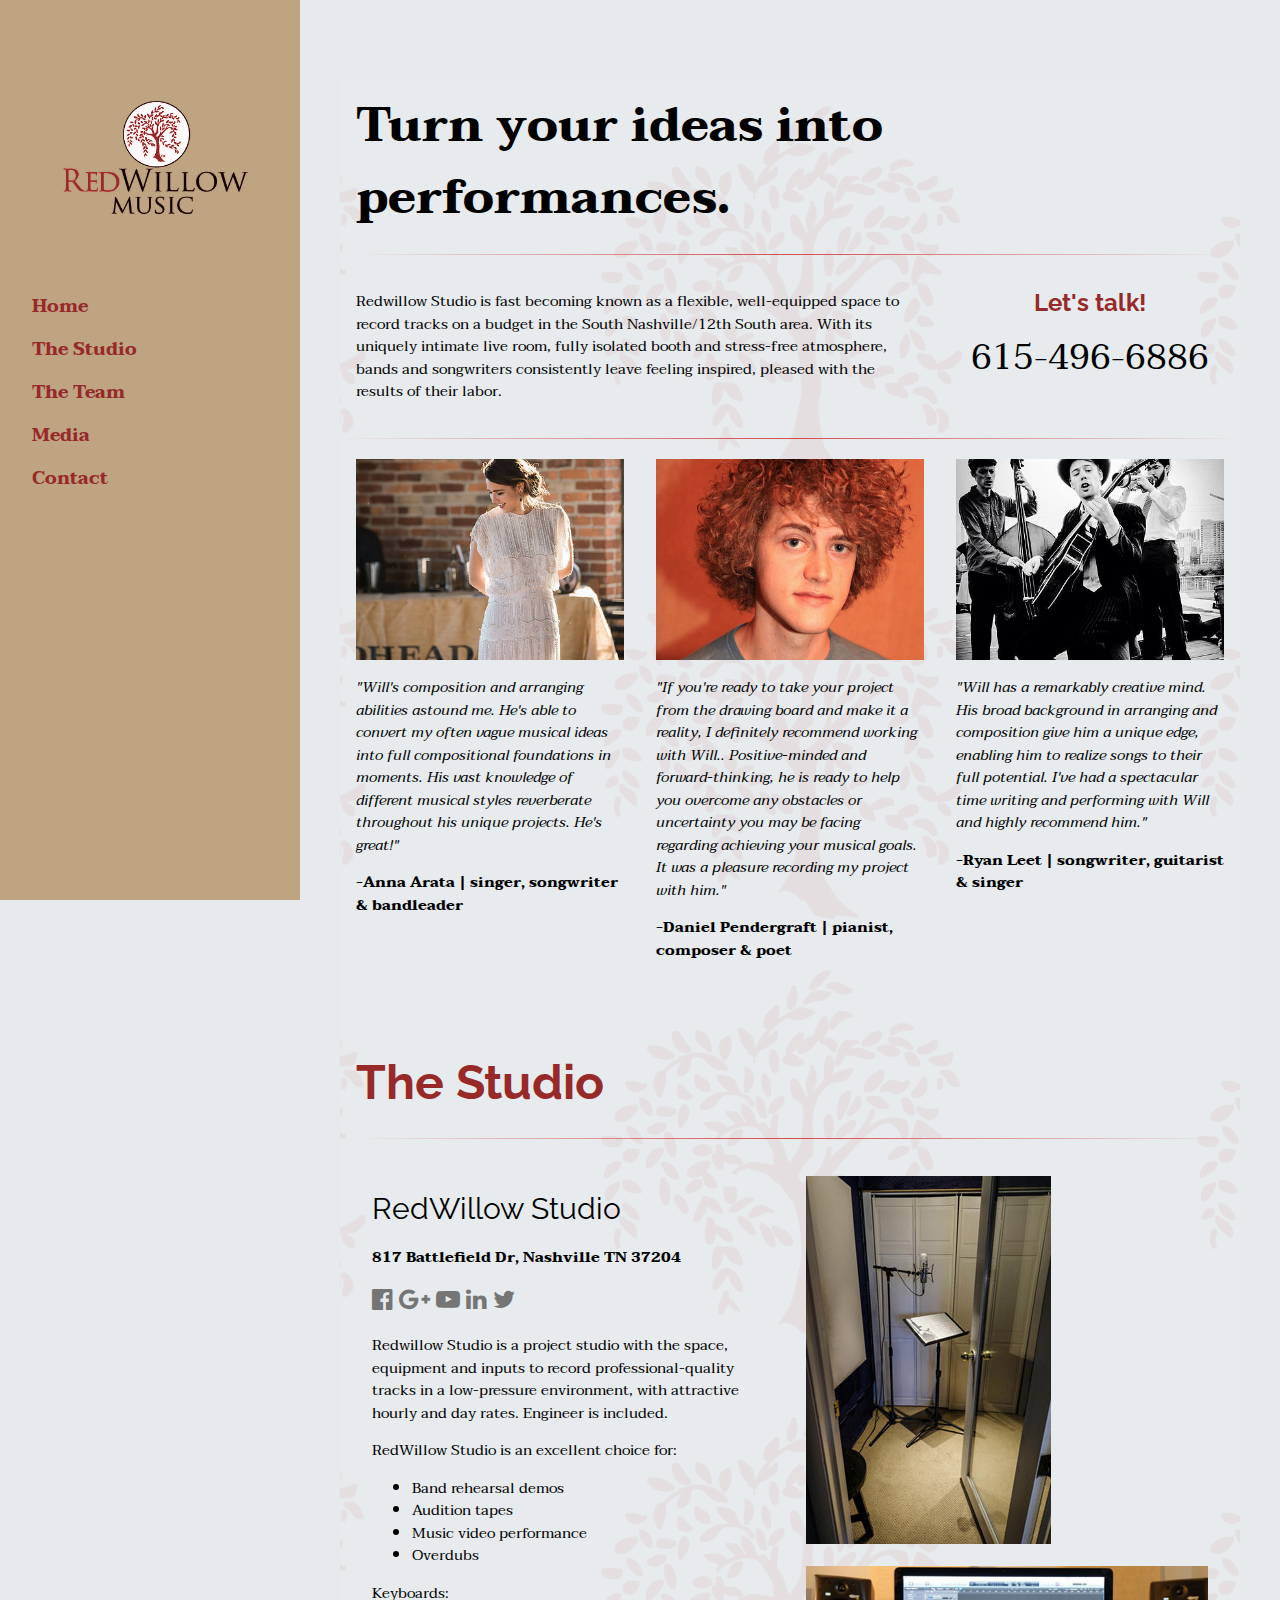
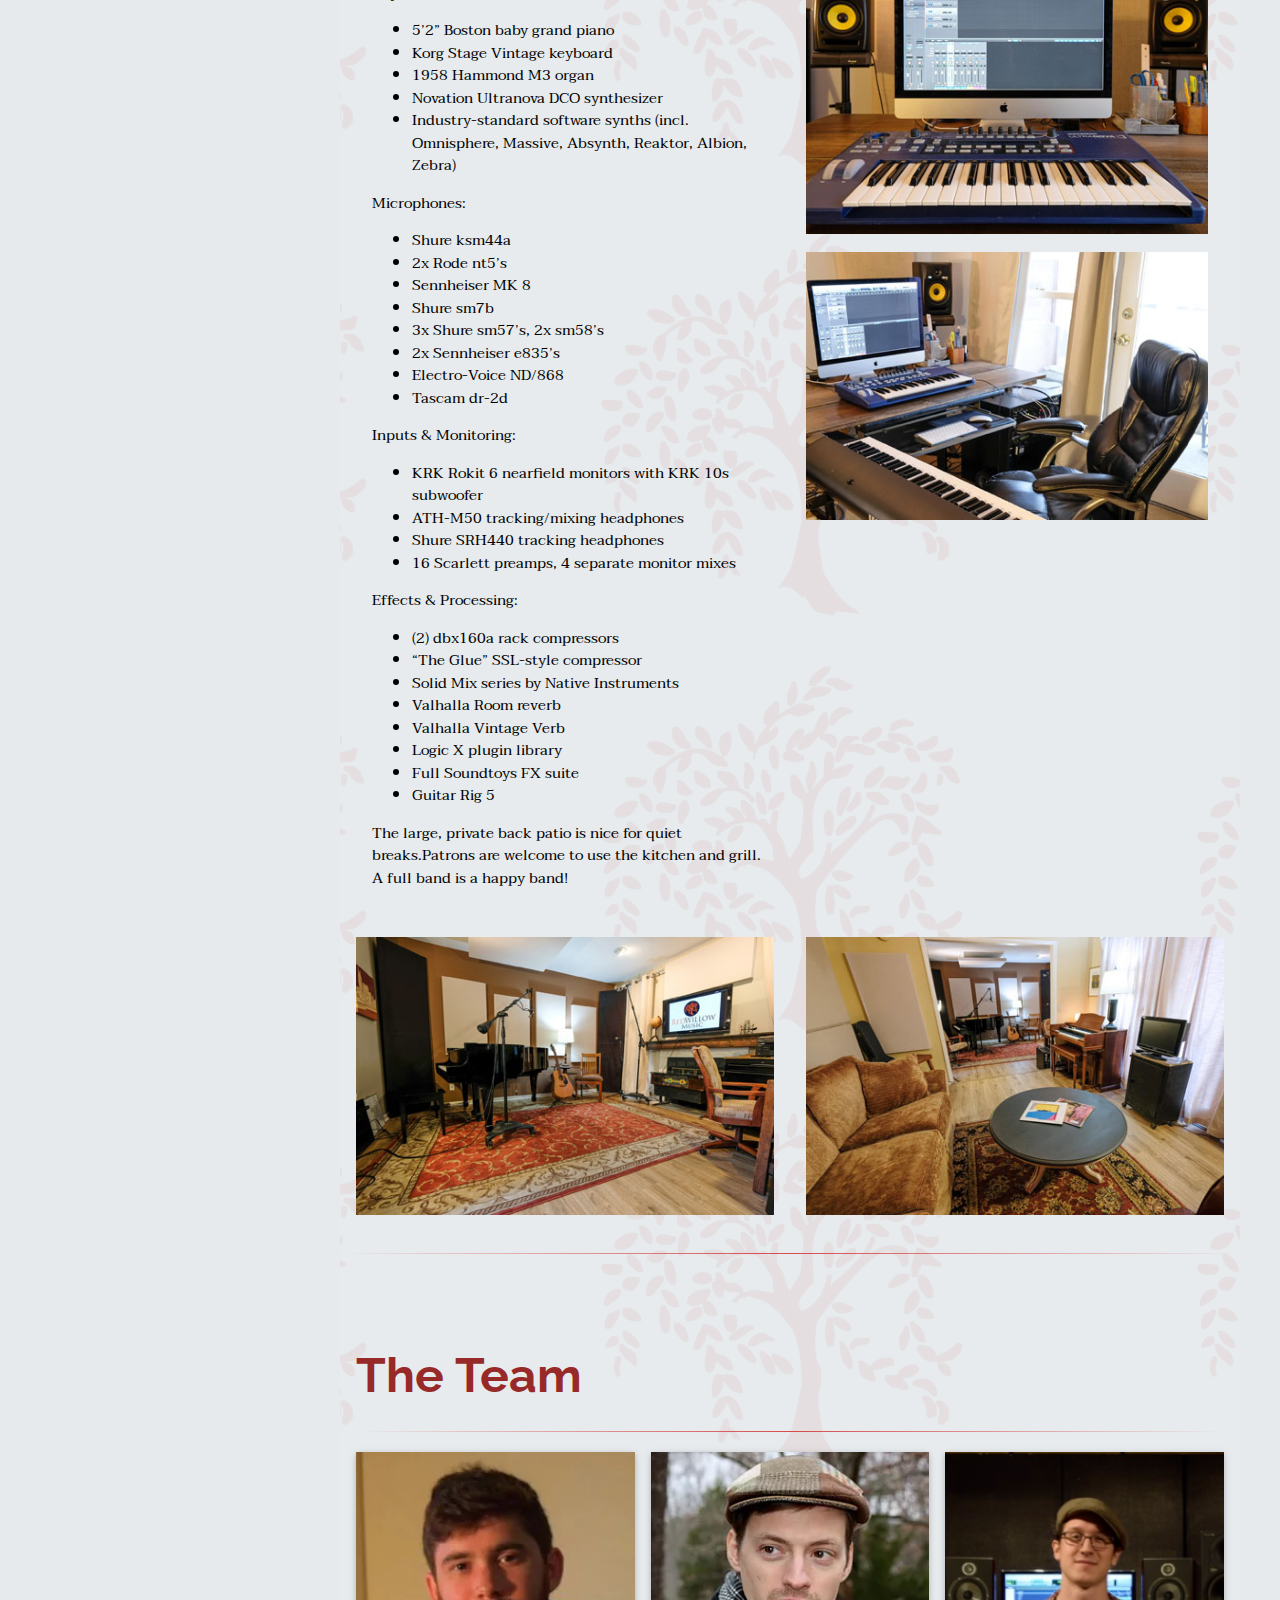
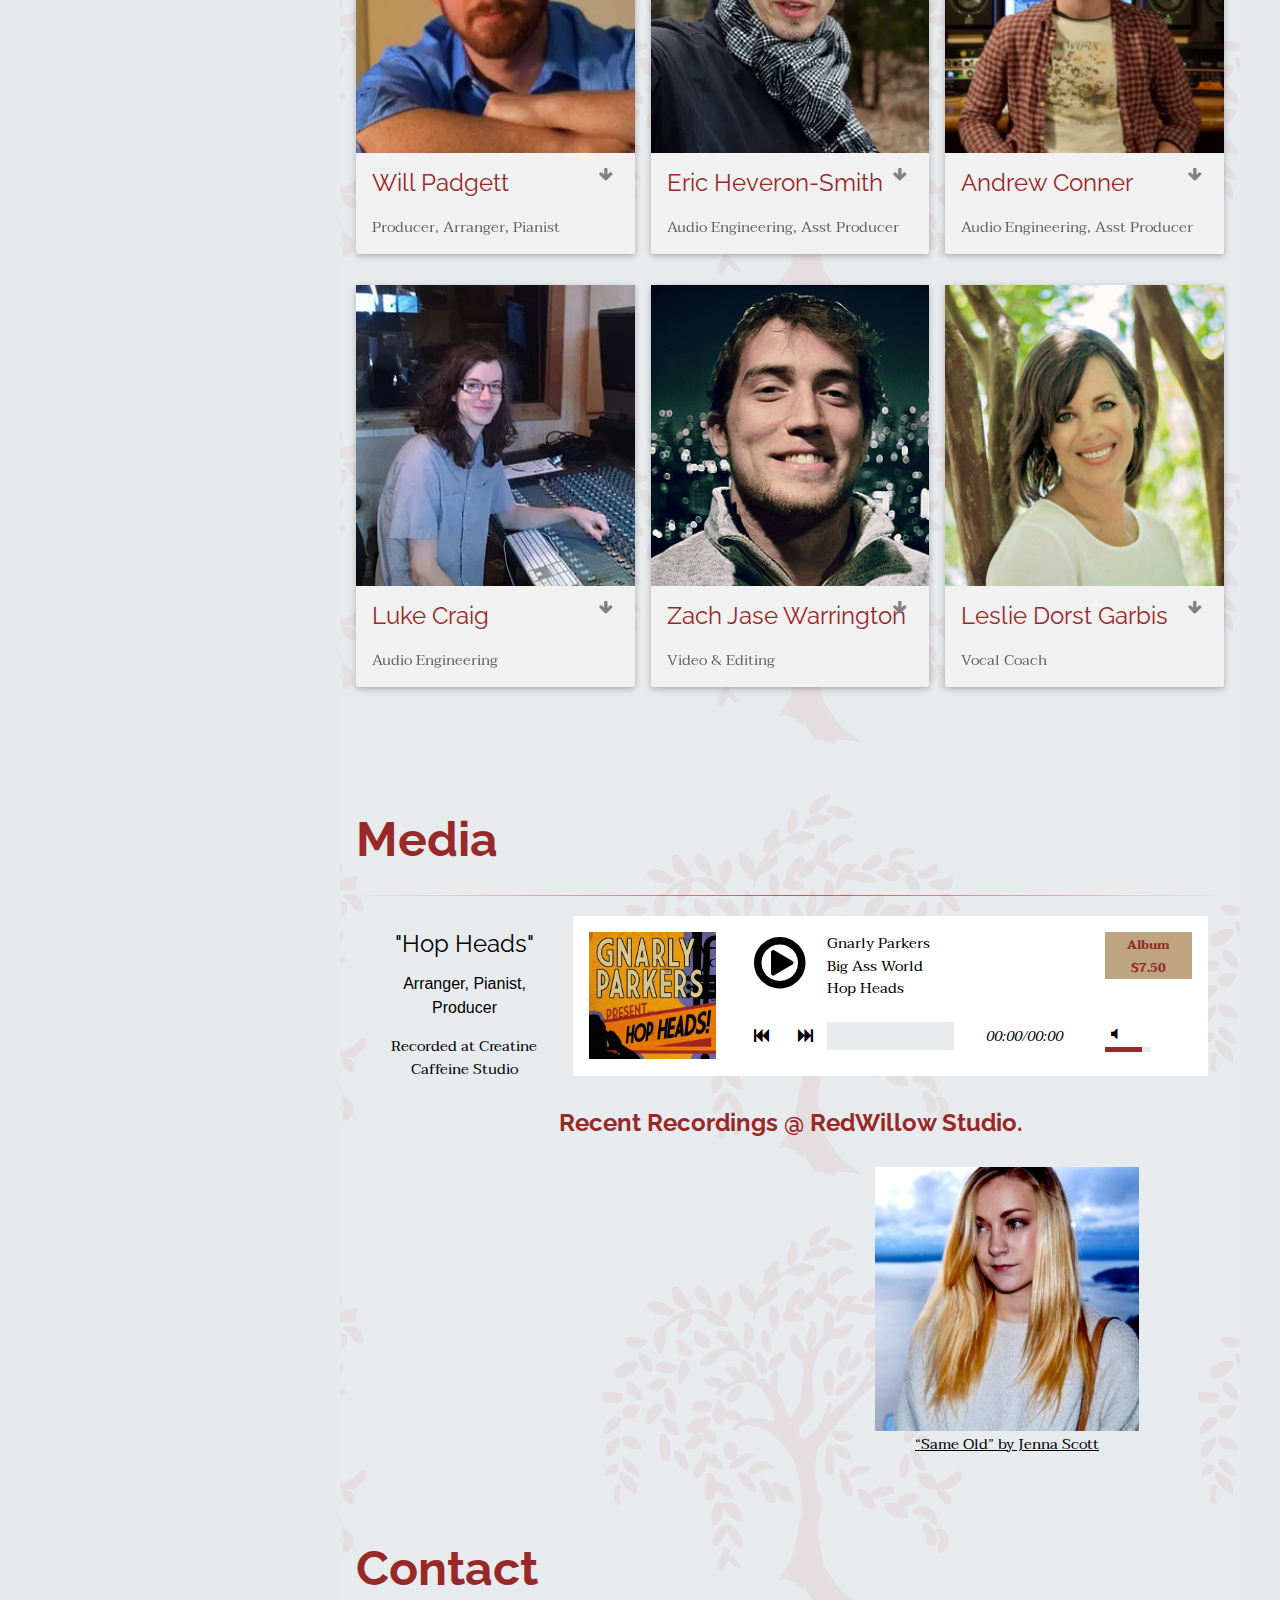
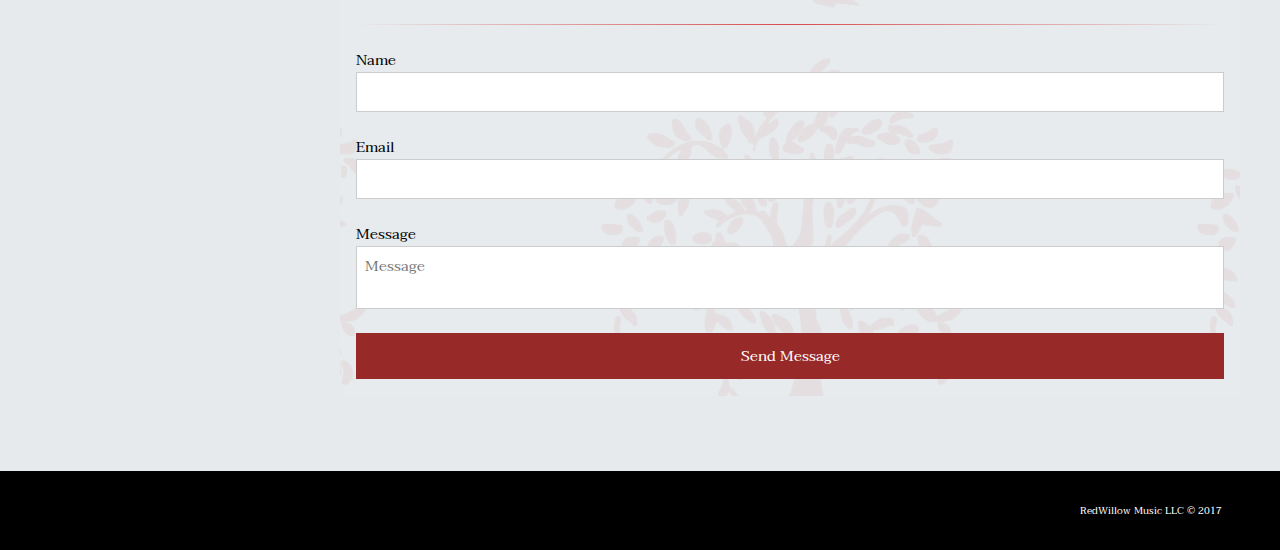
==== commit 46f13fcd: "updated the leslie image" ====
--- a/index.html
+++ b/index.html
@@ -399,7 +399,7 @@
             </div>
             <div class="w3-col m4 w3-margin-bottom cards">
                 <div class="card w3-card-2 w3-light-grey">
-                    <img src="/images/team/leslied.jpg " alt="Leslie " style="width:100% ">
+                    <img src="/images/team/leslied2.jpg" alt="Leslie " style="width:100% ">
                     <div class='card-header w3-container'>
                         <h3 class="winered ">Leslie Dorst Garbis</h3>
                         <p class="w3-opacity ">Vocal Coach</p>
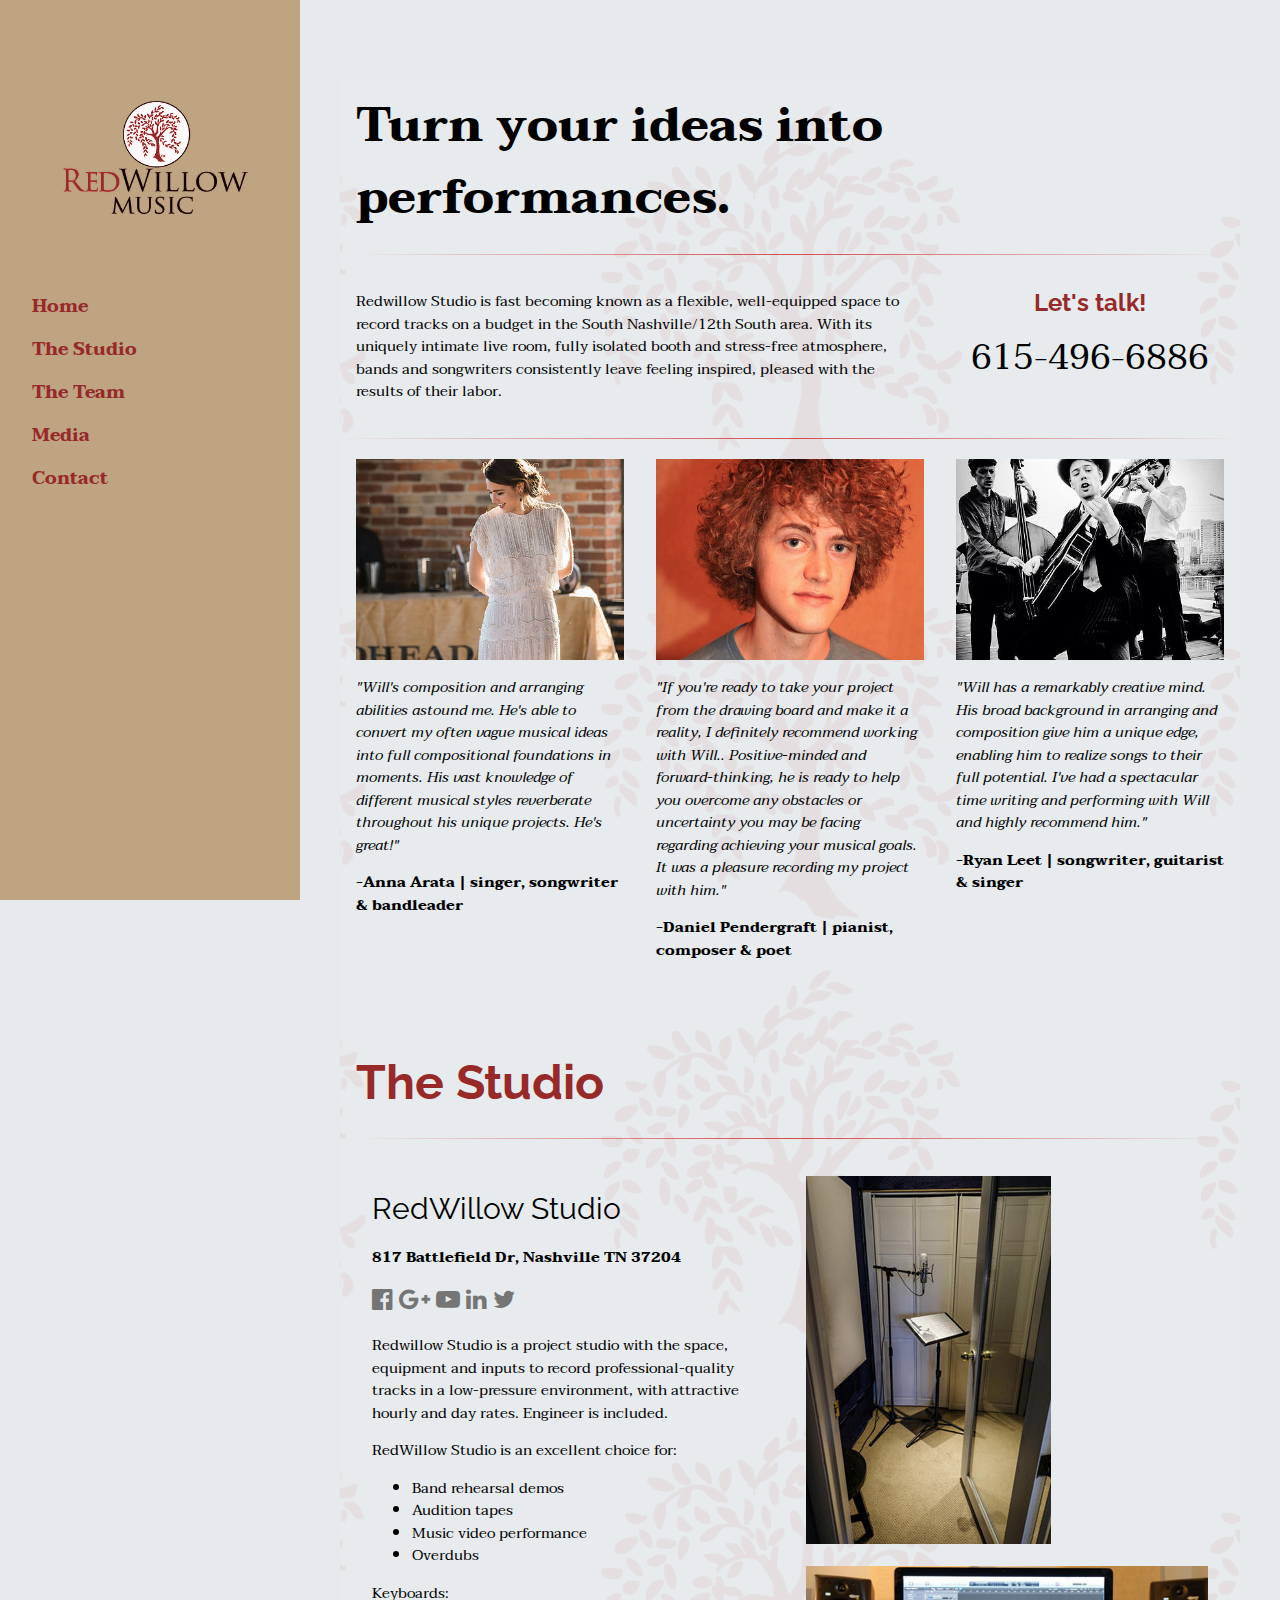
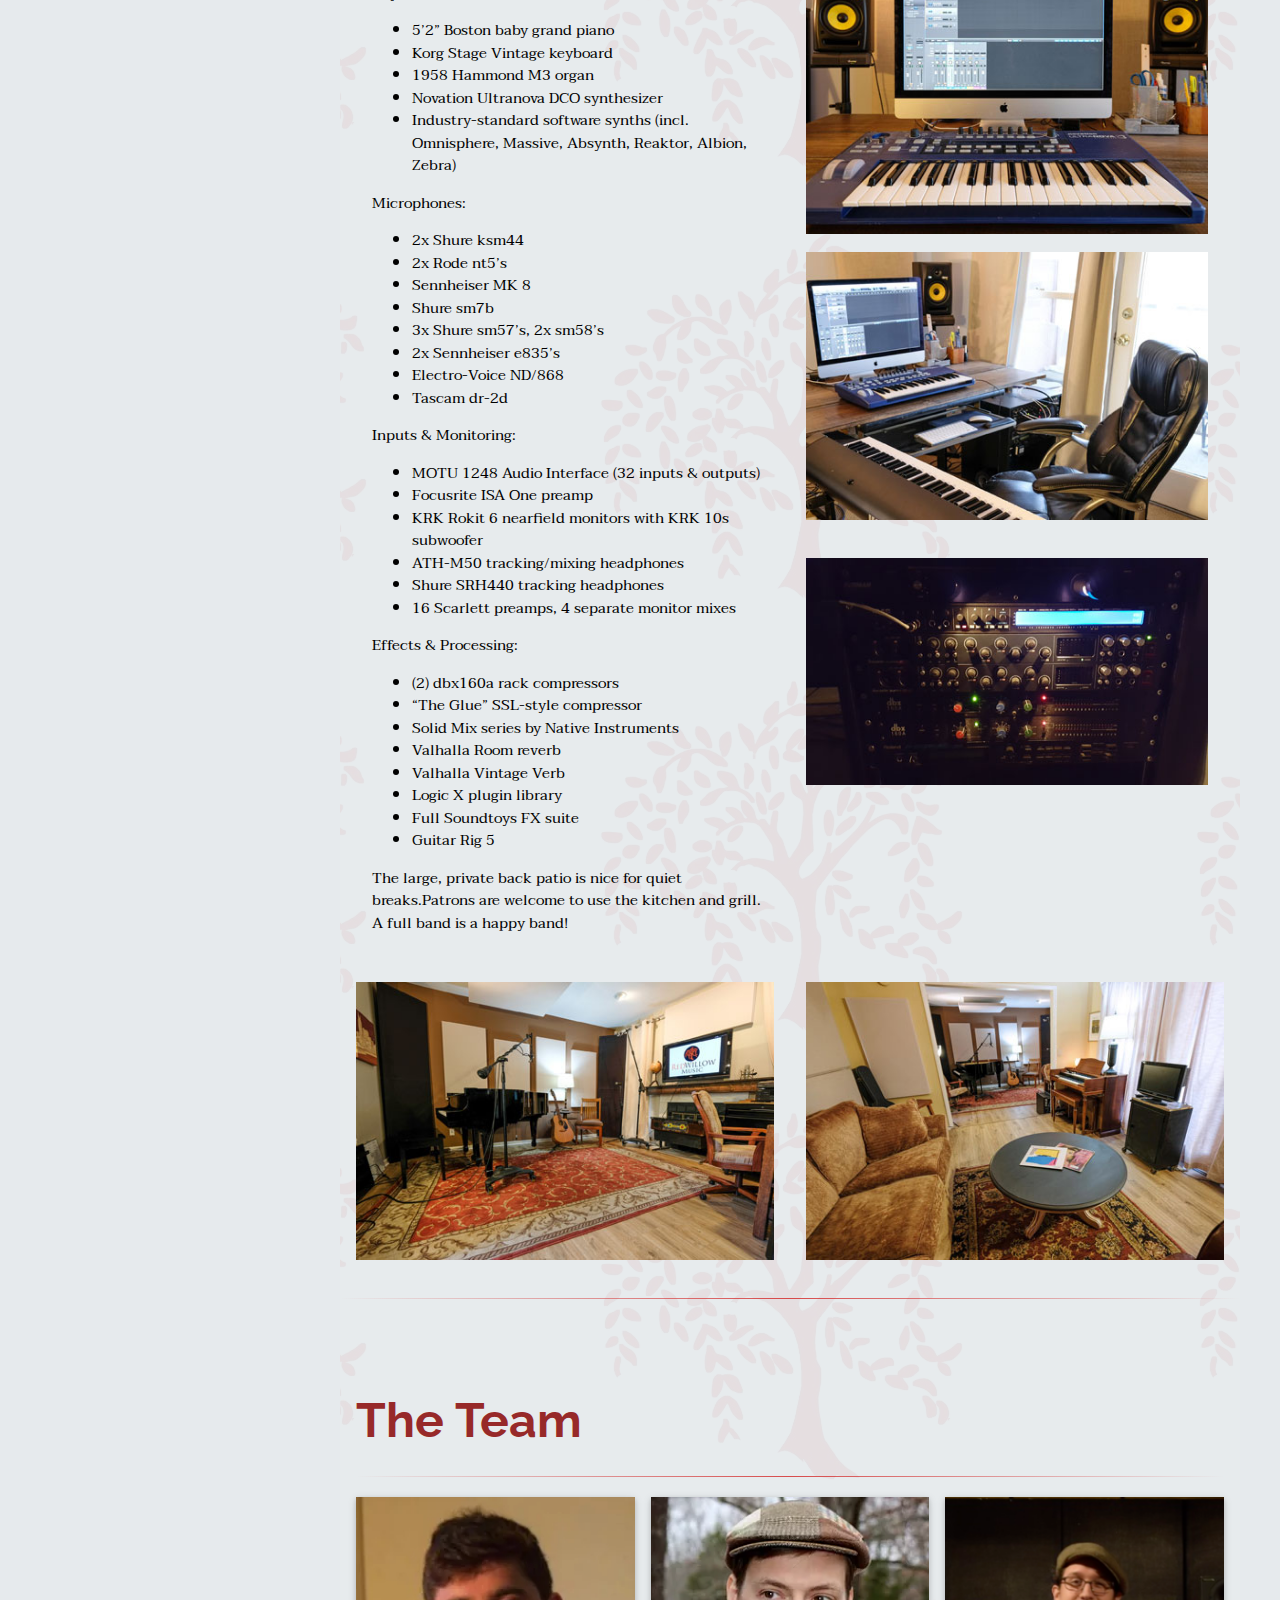
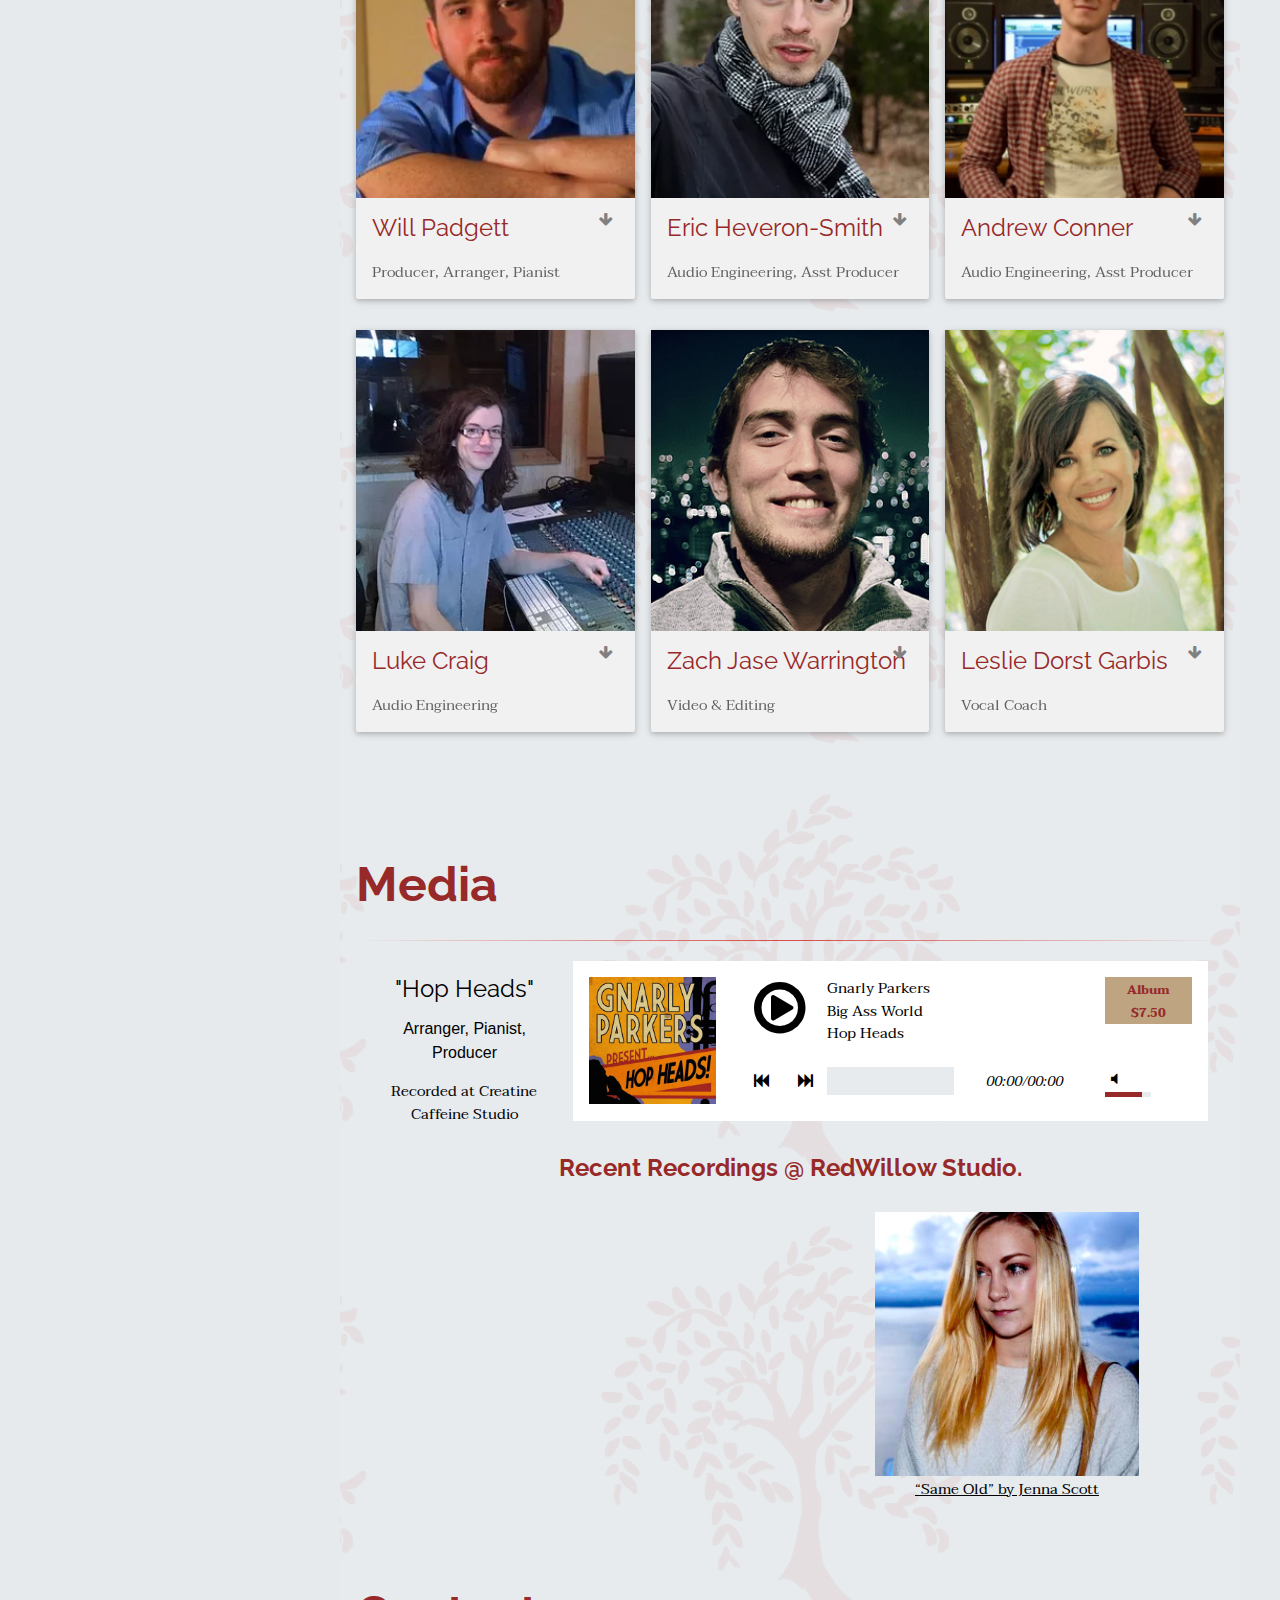
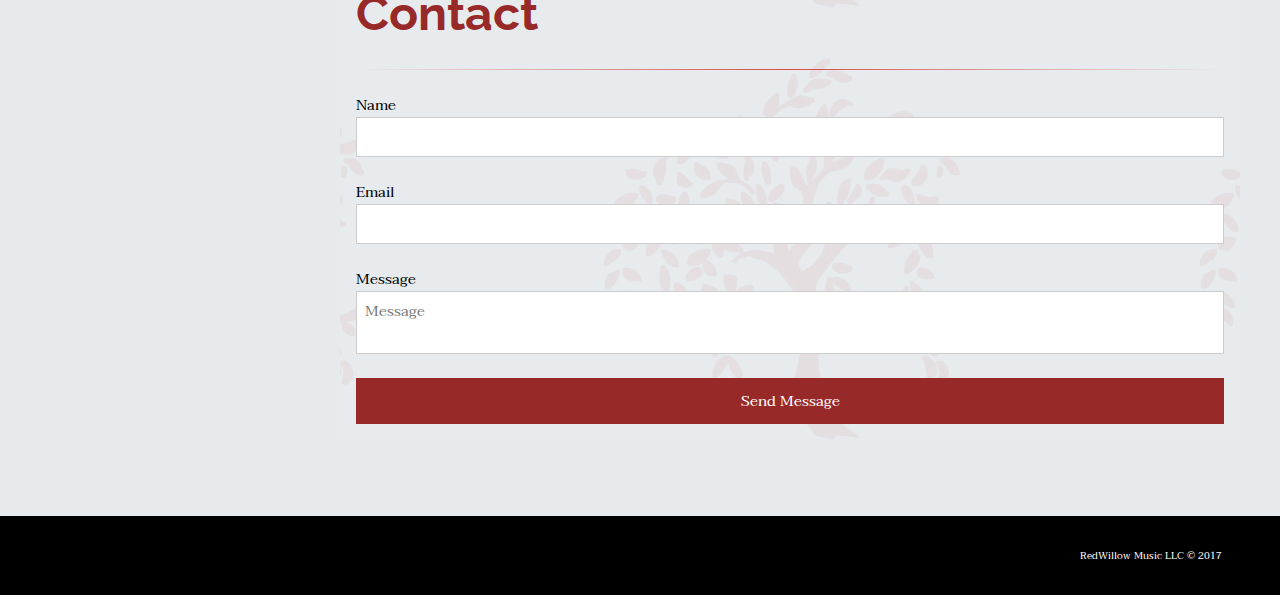
==== commit f2b763f6: "added rack photo" ====
--- a/index.html
+++ b/index.html
@@ -219,7 +219,7 @@
 
                         <span>Microphones:</span>
                         <ul>
-                            <li>Shure ksm44a</li>
+                            <li>2x Shure ksm44</li>
                             <li>2x Rode nt5’s</li>
                             <li>Sennheiser MK 8</li>
                             <li>Shure sm7b</li>
@@ -230,6 +230,8 @@
                         </ul>
                         <span>Inputs &amp; Monitoring:</span>
                         <ul>
+                            <li>MOTU 1248 Audio Interface (32 inputs & outputs)</li>
+                            <li>Focusrite ISA One preamp</li>
                             <li>KRK Rokit 6 nearfield monitors with KRK 10s subwoofer</li>
                             <li>ATH-M50 tracking/mixing headphones</li>
                             <li>Shure SRH440 tracking headphones</li>
@@ -255,6 +257,7 @@
                         <img class="w3-panel" style="height:100%" src="images/rws/vocalbooth.jpg">
                         <img class="w3-container" style="width:100%" src="images/rws/desk.jpg">
                         <img class="w3-panel" style="width:100%" src="images/rws/deskcorner.jpg">
+                        <img class="w3-panel" style="width:100%" src="images/rws/rack.jpg">
                     </div>
                 </div>
             </div>
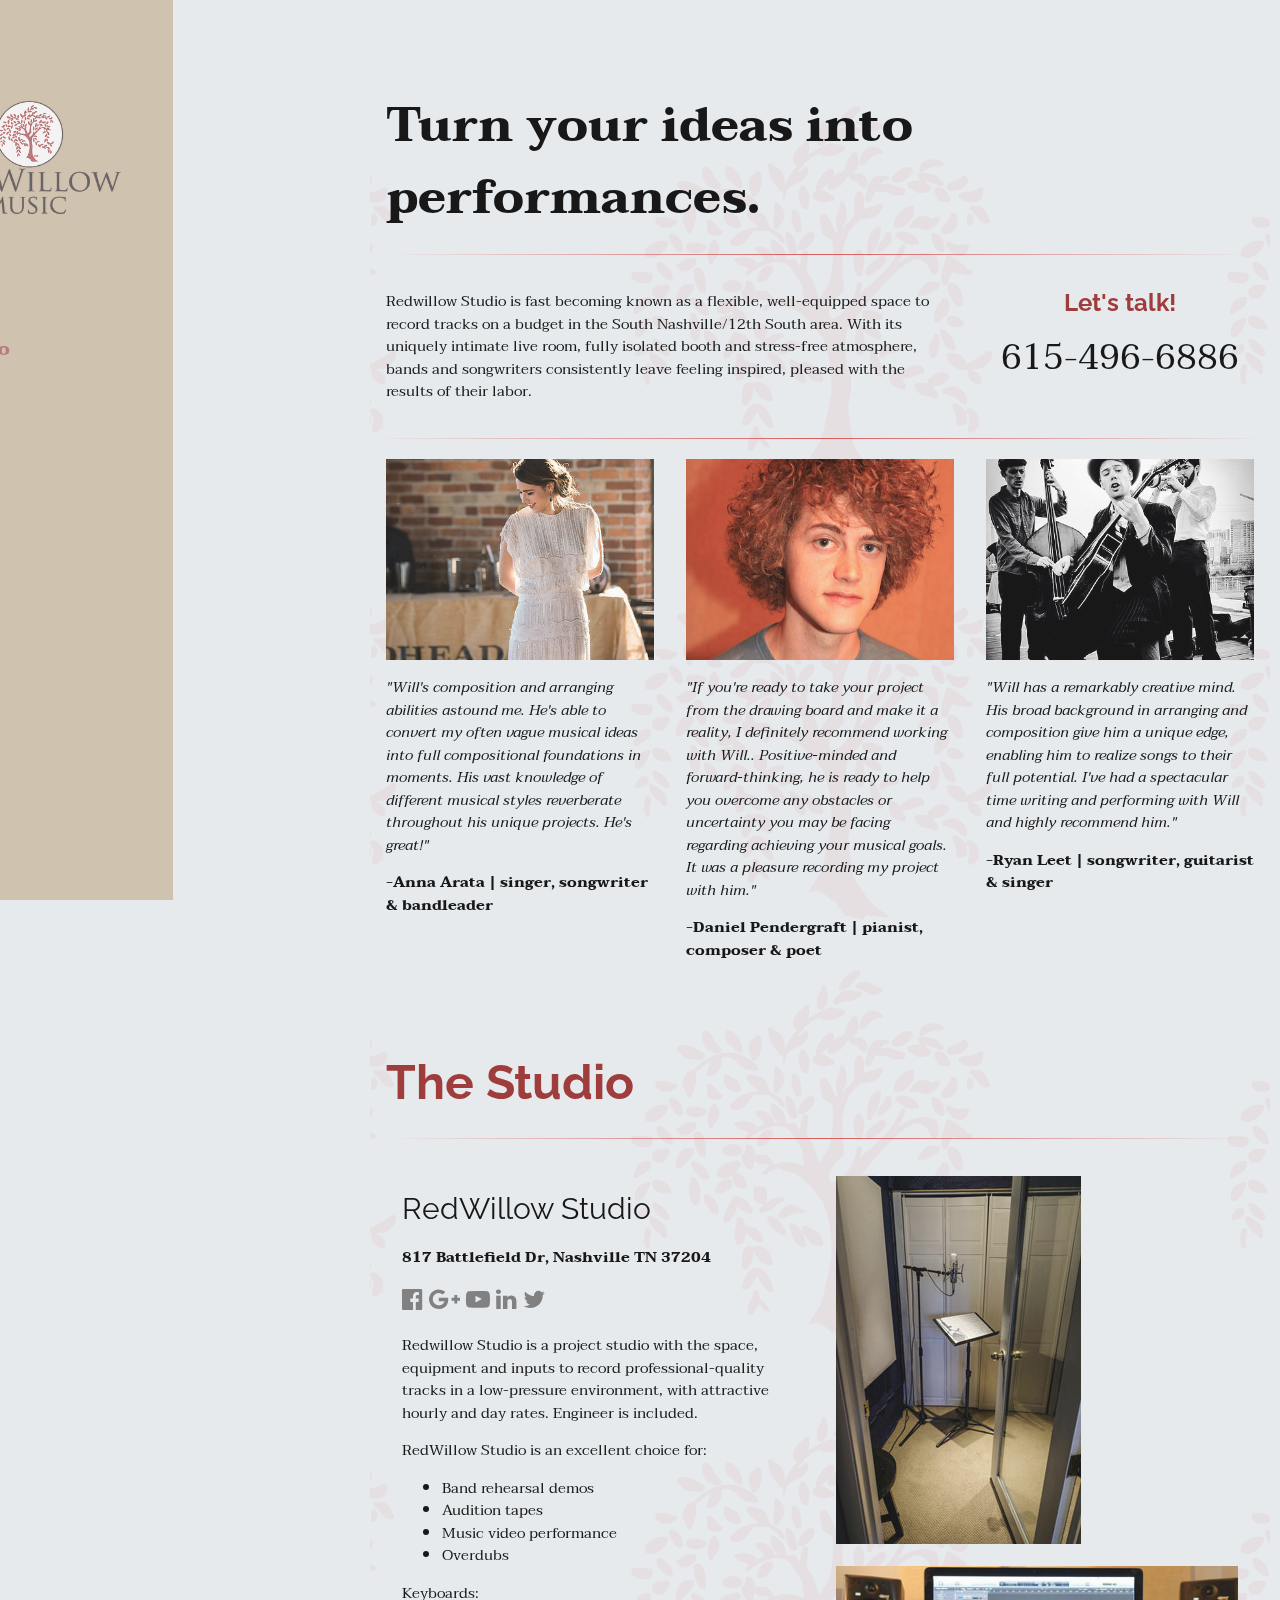
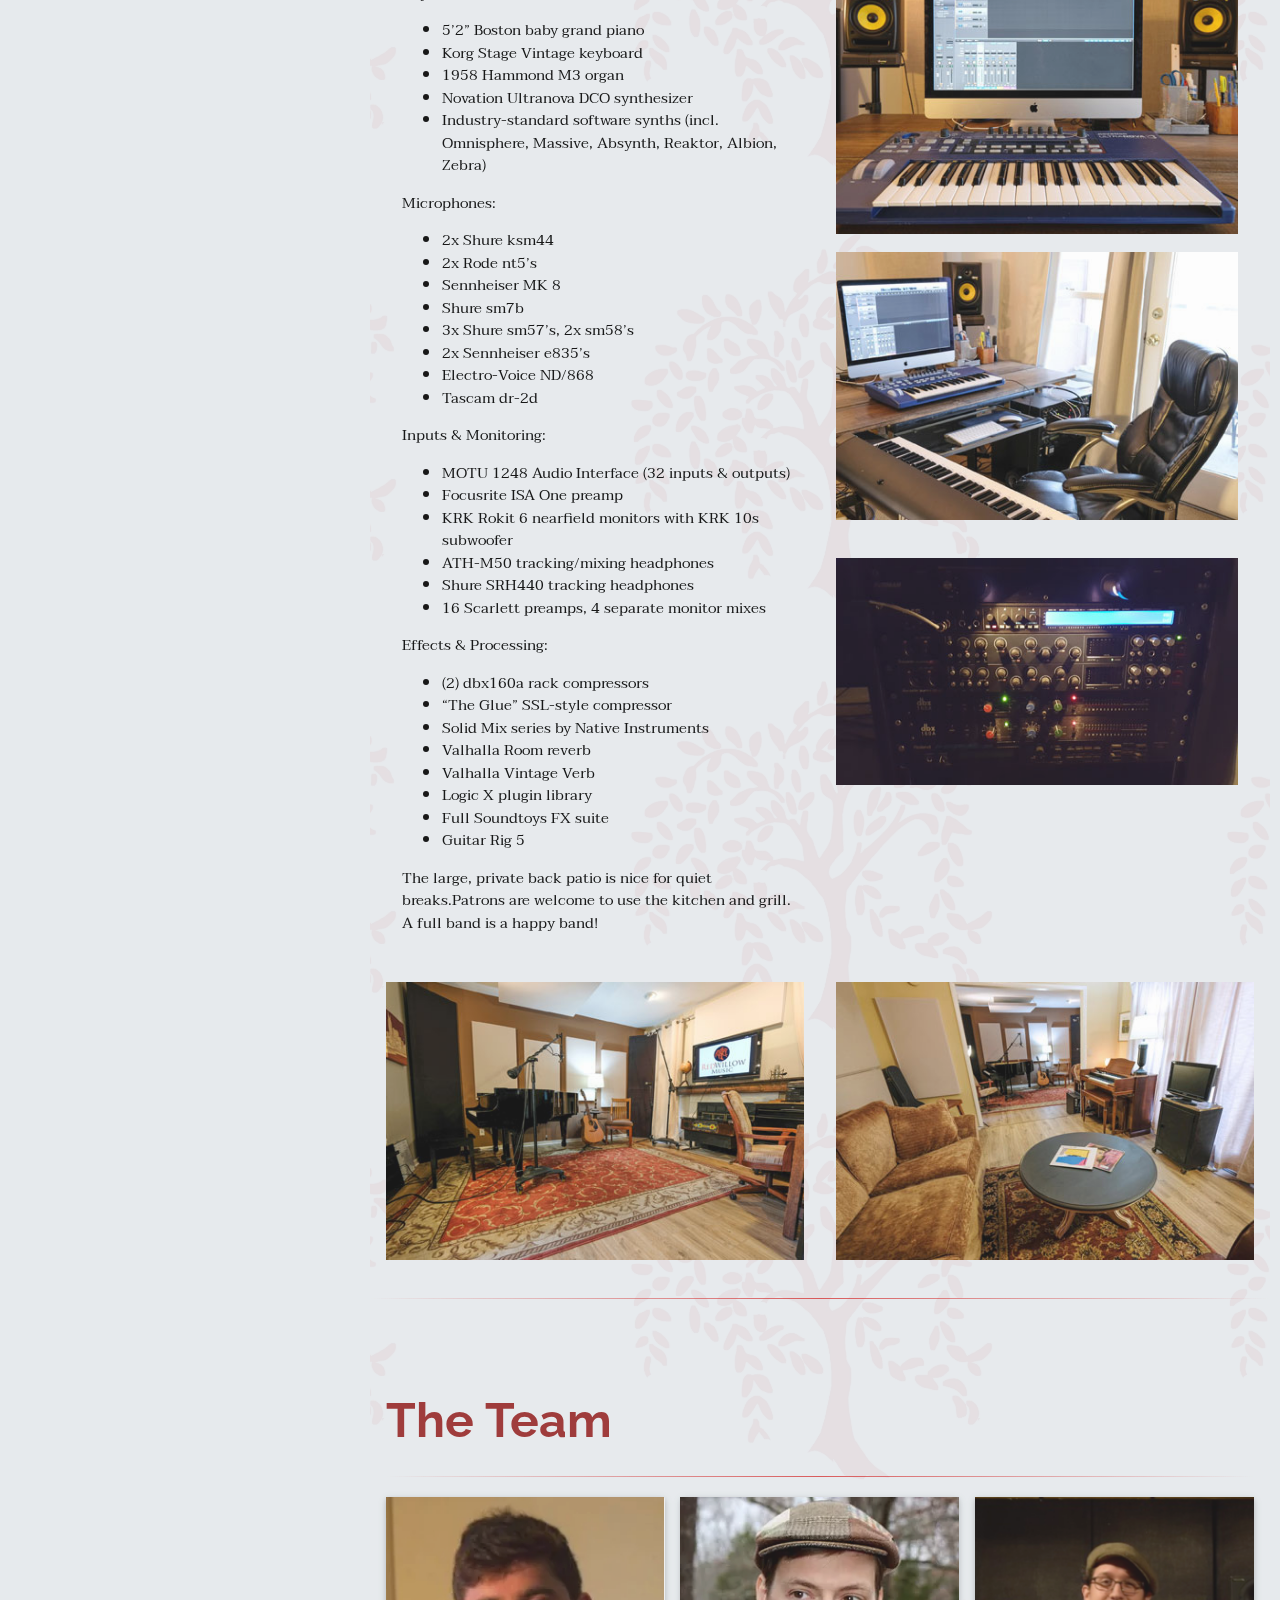
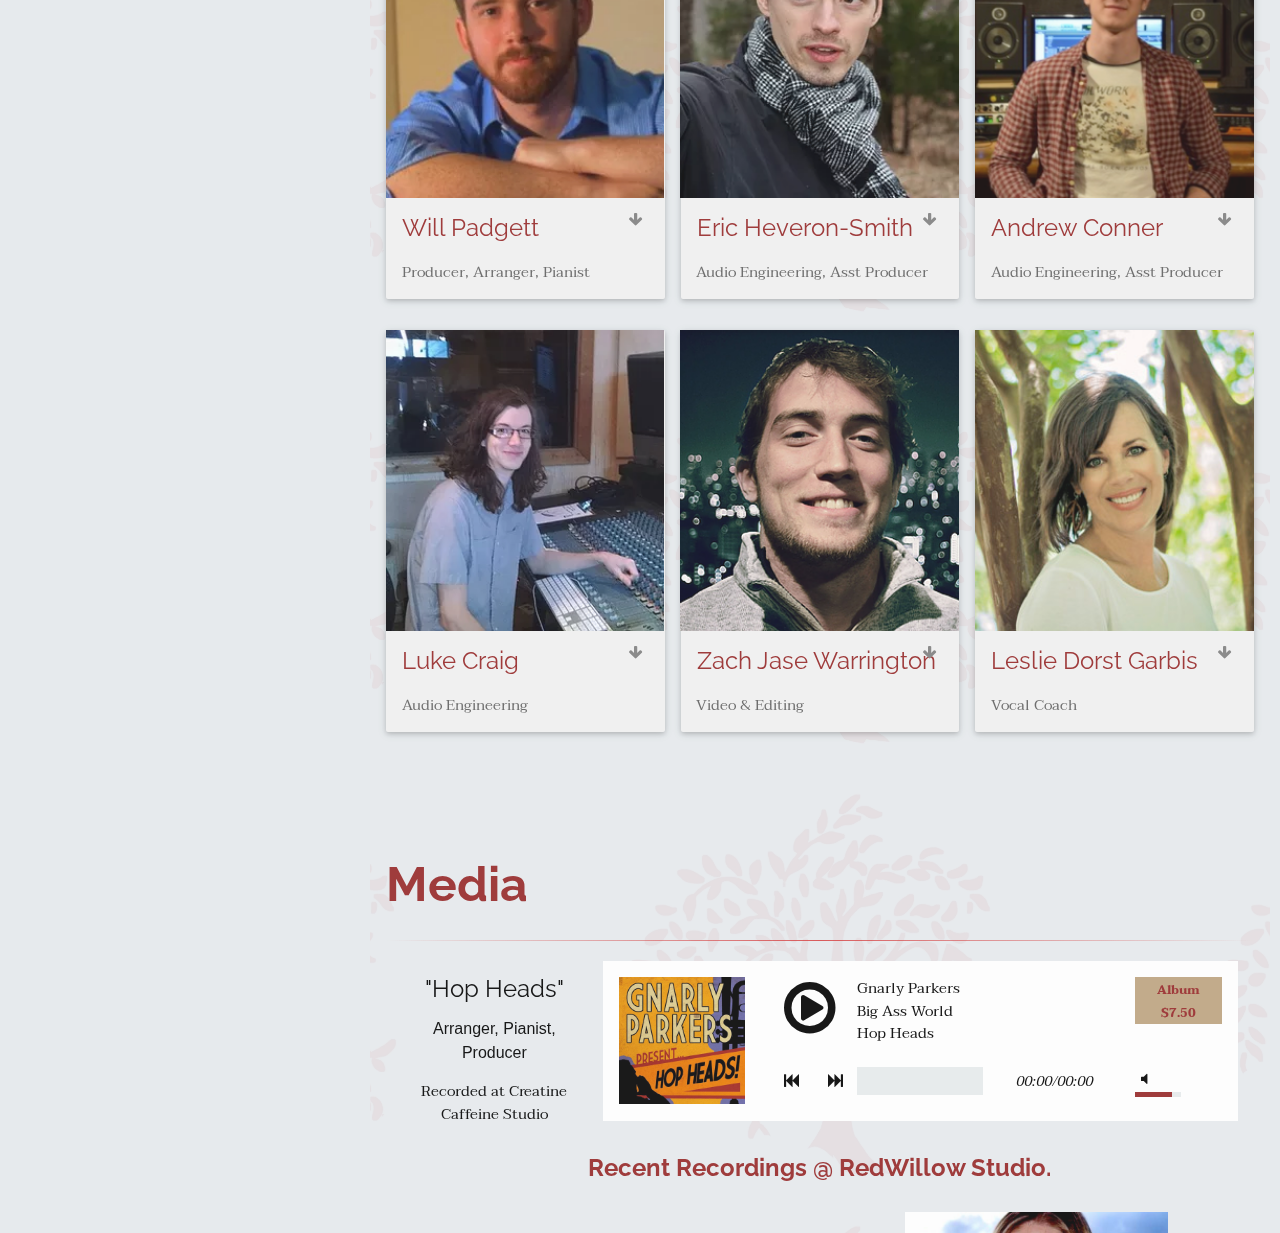
==== commit 87321b61: "moved everything into /studio" ====
--- a/index.html
+++ b/index.html
@@ -3,649 +3,16 @@
 <html>
 
 <head>
-
+    <meta http-equiv="refresh" content="0; URL='/studio/index.html'" />
     <meta http-equiv="Content-Type" content="text/html; charset=UTF-8">
     <meta name="viewport" content="width=device-width, initial-scale=1" />
     <title>RedWillow Music</title>
     <!--TODO add description and keywords-->
     <meta name="description" content="RedWillow Music isn't just another recording studio; it's a family of artists, musicians and producers, prioritizing creativity in performance and arrangement.">
     <meta name="keywords" content="">
-    <link rel="shortcut icon" href="favicon.ico" type="image/x-icon">
-    <link rel="apple-touch-icon" href="favicon.ico" type="image/x-icon">
-    <link rel="stylesheet" href="/css/w3.css">
-    <link rel="stylesheet" href="/css/styles.css" />
-    <link href="https://fonts.googleapis.com/css?family=Raleway|Taviraj:300" rel="stylesheet">
-    <!--<link type="text/css" href="/skin/blue.monday/css/jplayer.blue.monday.css" rel="stylesheet" />-->
-    <link type="text/css" href="/skin/simple/css/simple.css" rel="stylesheet" />
-    <link rel="stylesheet" href="https://cdnjs.cloudflare.com/ajax/libs/font-awesome/4.7.0/css/font-awesome.min.css">
-    <script src="//ajax.googleapis.com/ajax/libs/jquery/1.11.3/jquery.min.js"></script>
-    <script type="text/javascript" src="/js/jquery.jplayer.min.js"></script>
-    <script type="text/javascript" src="/js/add-on/jplayer.playlist.min.js"></script>
-    <script type="text/javascript">
-        $(document).ready(function () {
-            new jPlayerPlaylist({
-                jPlayer: "#jquery_jplayer_1",
-                cssSelectorAncestor: "#jp_container_1"
-            }, [
-
-                {
-                    title: "Big Ass World",
-                    m4a: "/music/hopheads/02BigAssWorld.m4a",
-                    artist: "Gnarly Parkers",
-                    poster: "/images/gnarly-parkers.jpg"
-		},
-                {
-                    title: "Spin Me Minnie",
-                    m4a: "/music/hopheads/01SpinMeMinnie.m4a",
-                    artist: "Gnarly Parkers",
-                    album: "Hop Heads",
-                    poster: "/images/gnarly-parkers.jpg"
-
-		},
-                {
-                    title: "Swindlin Eyes",
-                    m4a: "/music/hopheads/03SwindlinEyes.m4a",
-                    artist: "Gnarly Parkers",
-                    poster: "/images/gnarly-parkers.jpg"
-		},
-                {
-                    title: "Sammy Shake",
-                    m4a: "/music/hopheads/04SammyShake.m4a",
-                    artist: "Gnarly Parkers",
-                    poster: "/images/gnarly-parkers.jpg"
-		},
-                {
-                    title: "Dream of You",
-                    m4a: "/music/hopheads/05DreamofYou.m4a",
-                    artist: "Gnarly Parkers",
-                    poster: "/images/gnarly-parkers.jpg"
-		},
-                {
-                    title: "Hop Head",
-                    m4a: "/music/hopheads/06HopHead.m4a",
-                    artist: "Gnarly Parkers",
-                    poster: "/images/gnarly-parkers.jpg"
-		}
-	], {
-                playlistOptions: {
-                    loopOnPrevious: true
-                },
-                loop: true,
-                swfPath: "/js",
-                supplied: "ogv, m4a",
-                wmode: "window",
-                useStateClassSkin: true,
-                autoBlur: false,
-                smoothPlayBar: true,
-                keyEnabled: false,
-                size: {
-                    width: "auto",
-                    height: "auto"
-
-                },
-            });
-
-            $('.jp-playlist').hide();
-            $('.jp-toggles').hide();
-            $('.jp-details').show();
-
-        });
-    </script>
-
+    <link rel="shortcut icon" href="/favicon.ico" type="image/x-icon">
+    <link rel="apple-touch-icon" href="/favicon.ico" type="image/x-icon">
 </head>
 
-<body>
-
-    <!-- Sidenav/menu -->
-    <nav class="w3-sidenav barkbrown w3-collapse w3-top w3-large w3-padding w3-animate-left navbar" style="z-index:3;width:300px;font-weight:bold" id="mySidenav">
-        <br>
-        <a href="javascript:void(0)" onclick="w3_close()" class="w3-padding-xlarge w3-hide-large w3-display-topleft w3-hover-white" style="width:100%;font-size:22px">Close Menu</a>
-        <div class="w3-container">
-            <img class="w3-padding-64" src="images/logo.png" style="width:100%;">
-
-        </div>
-        <a href="#home" onclick="w3_close()" class="w3-padding w3-hover-white">Home</a>
-        <a href="#studio" onclick="w3_close()" class="w3-padding w3-hover-white">The Studio</a>
-        <a href="#team" onclick="w3_close()" class="w3-padding w3-hover-white">The Team</a>
-        <a href="#media" onclick="w3_close()" class="w3-padding w3-hover-white">Media</a>
-        <a href="#contact" onclick="w3_close()" class="w3-padding w3-hover-white">Contact</a>
-    </nav>
-    <!-- Top menu on small screens -->
-    <header class="w3-container w3-top w3-hide-large barkbrown w3-xlarge w3-padding">
-        <a href="javascript:void(0)" class="w3-btn barkbrown w3-border w3-border-white w3-margin-right" onclick="w3_open()">☰</a>
-        <img style="height:30px" src="images/logo-notext.png">
-        <span>Red<span style="color:black">WillowMusic</span></span>
-    </header>
-
-    <!-- Overlay effect when opening sidenav on small screens -->
-    <div class="w3-overlay w3-hide-large" onclick="w3_close()" style="cursor:pointer" title="close side menu" id="myOverlay"></div>
-
-    <!-- !PAGE CONTENT! -->
-    <div id="home" class="w3-main w3-animate-right" style="margin-left:340px;margin-right:40px">
-
-        <!-- Header -->
-        <div class="w3-container" style="margin-top:80px" id="showcase">
-            <h1 style="font-family:'Taviraj', serif" class="w3-xxxlarge"><b>Turn your ideas into performances.</b></h1>
-            <hr class="w3-round gradientline">
-
-
-        </div>
-        <div id="background"></div>
-        <div class="w3-row">
-            <div class="w3-col m8 l8 w3-container">
-
-                <p>Redwillow Studio is fast becoming known as a flexible, well-equipped space to record tracks on a budget in the South Nashville/12th South area. With its uniquely intimate live room, fully isolated booth and stress-free atmosphere, bands and songwriters consistently leave feeling inspired, pleased with the results of their labor.</p>
-            </div>
-            <div class="w3-col m4 l4 w3-container  w3-center">
-                <div class="w3-row winered ">
-                    <h1 class="w3-xlarge"><b>Let's talk!</b></h1>
-                </div>
-
-                <div class="w3-row w3-xxlarge w3-padding-bottom">
-                    <span>615-496-6886</span>
-                </div>
-            </div>
-
-        </div>
-        <!-- Testimonials -->
-        <hr class="gradientline">
-        <div id="testimonials" class="w3-row">
-
-            <div class="w3-col m4 l4 w3-container">
-
-                <img src="images/testimonials/anna.jpg" style="width:100%;">
-                <p class="testimonial">"Will's composition and arranging abilities astound me. He's able to convert my often vague musical ideas into full compositional foundations in moments. His vast knowledge of different musical styles reverberate throughout his unique projects. He's great!"</p>
-                <div class="w3-right">
-                    <span><b>-Anna Arata | singer, songwriter &amp; bandleader</b></span>
-                </div>
-            </div>
-            <div class="w3-col  m4 l4  w3-container">
-
-                <img src="images/testimonials/daniel.jpg" style="width:100%;">
-                <p class="testimonial">
-                    "If you're ready to take your project from the drawing board and make it a reality, I definitely recommend working with Will.. Positive-minded and forward-thinking, he is ready to help you overcome any obstacles or uncertainty you may be facing regarding achieving your musical goals. It was a pleasure recording my project with him."
-                </p>
-                <span><b>-Daniel Pendergraft | pianist, composer &amp; poet</b></span>
-            </div>
-            <div class="w3-col  m4 l4  w3-container">
-
-                <img src="images/testimonials/ryan.jpg" style="width:100%;">
-                <p class="testimonial">"Will has a remarkably creative mind. His broad background in arranging and composition give him a unique edge, enabling him to realize songs to their full potential. I've had a spectacular time writing and performing with Will and highly recommend him."</p>
-                <span><b>-Ryan Leet | songwriter, guitarist &amp; singer</b></span>
-            </div>
-        </div>
-
-
-
-
-        <!-- The Studio -->
-        <div class=" " id="studio" style="margin-top:75px ">
-            <div class="w3-container ">
-                <h1 class="w3-xxxlarge winered "><b>The Studio</b></h1>
-
-                <hr class="w3-round gradientline ">
-                <div class="w3-row ">
-                    <div class="w3-col m6 l6 w3-panel">
-                        <h2>RedWillow Studio</h2>
-                        <a class="address " target="_blank " href="https://goo.gl/maps/ypSHfTBNFLC2 ">
-                            <p><b>817 Battlefield Dr, Nashville TN 37204</b></p>
-                        </a>
-
-                        <div class="w3-text-grey w3-xlarge ">
-                            <a href="https://www.facebook.com/redwillowstudio " target="_blank " class="w3-hover-text-white "><i class="fa fa-facebook-official "></i></a>
-                            <a href="https://plus.google.com/109772749282169535342 " target="_blank " class="w3-hover-text-white "><i class="fa fa-google-plus "></i></a>
-                            <a href="https://www.youtube.com/user/mellowords " target="_blank " class="w3-hover-text-white "><i class="fa fa-youtube-play "></i></a>
-                            <a href="https://www.linkedin.com/in/willpadgettmusic?trk=hp-identity-photo " target="_blank " class="w3-hover-text-white "><i class="fa fa-linkedin "></i></a>
-                            <a href="https://twitter.com/redwillowmusic " target="_blank " class="w3-hover-text-white "><i class="fa fa-twitter "></i></a>
-
-                        </div>
-                        <p>Redwillow Studio is a project studio with the space, equipment and inputs to record professional-quality tracks in a low-pressure environment, with attractive hourly and day rates. Engineer is included.</p>
-                        <p>RedWillow Studio is an excellent choice for:</p>
-                        <ul>
-                            <li>Band rehearsal demos</li>
-                            <li>Audition tapes</li>
-                            <li>Music video performance</li>
-                            <li>Overdubs</li>
-                        </ul>
-
-                        <span>Keyboards:</span>
-                        <ul>
-                            <li>5’2” Boston baby grand piano</li>
-                            <li>Korg Stage Vintage keyboard</li>
-                            <li>1958 Hammond M3 organ</li>
-                            <li>Novation Ultranova DCO synthesizer</li>
-                            <li>Industry-standard software synths (incl. Omnisphere, Massive, Absynth, Reaktor, Albion, Zebra)</li>
-                        </ul>
-
-                        <span>Microphones:</span>
-                        <ul>
-                            <li>2x Shure ksm44</li>
-                            <li>2x Rode nt5’s</li>
-                            <li>Sennheiser MK 8</li>
-                            <li>Shure sm7b</li>
-                            <li>3x Shure sm57’s, 2x sm58’s</li>
-                            <li>2x Sennheiser e835’s</li>
-                            <li>Electro-Voice ND/868</li>
-                            <li>Tascam dr-2d</li>
-                        </ul>
-                        <span>Inputs &amp; Monitoring:</span>
-                        <ul>
-                            <li>MOTU 1248 Audio Interface (32 inputs & outputs)</li>
-                            <li>Focusrite ISA One preamp</li>
-                            <li>KRK Rokit 6 nearfield monitors with KRK 10s subwoofer</li>
-                            <li>ATH-M50 tracking/mixing headphones</li>
-                            <li>Shure SRH440 tracking headphones</li>
-                            <li>16 Scarlett preamps, 4 separate monitor mixes
-                            </li>
-                        </ul>
-                        <span>Effects &amp; Processing:</span>
-                        <ul>
-
-                            <li>(2) dbx160a rack compressors</li>
-                            <li>“The Glue” SSL-style compressor</li>
-                            <li>Solid Mix series by Native Instruments</li>
-                            <li>Valhalla Room reverb</li>
-                            <li>Valhalla Vintage Verb</li>
-                            <li>Logic X plugin library</li>
-                            <li>Full Soundtoys FX suite</li>
-                            <li>Guitar Rig 5
-                            </li>
-                        </ul>
-                        <p>The large, private back patio is nice for quiet breaks.Patrons are welcome to use the kitchen and grill. A full band is a happy band!</p>
-                    </div>
-                    <div class="w3-col m6 l6 ">
-                        <img class="w3-panel" style="height:100%" src="images/rws/vocalbooth.jpg">
-                        <img class="w3-container" style="width:100%" src="images/rws/desk.jpg">
-                        <img class="w3-panel" style="width:100%" src="images/rws/deskcorner.jpg">
-                        <img class="w3-panel" style="width:100%" src="images/rws/rack.jpg">
-                    </div>
-                </div>
-            </div>
-
-
-            <div class="w3-row">
-                <div class="w3-col m6 l6 w3-panel">
-                    <img style="width:100%" src="images/rws/rooma.jpg">
-                </div>
-                <div class="w3-col m6 l6 w3-panel">
-                    <img style="width:100%" src="images/rws/roomb.jpg">
-                </div>
-            </div>
-            <hr style="width:100%;border2px" class="w3-round gradientline">
-
-        </div>
-        <!-- The Team -->
-        <div class="w3-container " id="team" style="margin-top:75px ">
-            <h1 class="w3-xxxlarge winered "><b>The Team</b></h1>
-            <hr class="w3-round gradientline ">
-
-
-        </div>
-
-        <!-- The Team -->
-        <div class="w3-row-padding ">
-
-            <div class="w3-col m4 w3-margin-bottom cards">
-                <div class="card w3-card-2 w3-light-grey">
-                    <img src="/images/team/willp.jpg " alt="Will " style="width:100% ">
-                    <div class='card-header w3-container'>
-                        <h3 class="winered ">Will Padgett</h3>
-                        <p class="w3-opacity ">Producer, Arranger, Pianist</p>
-                        <button class='card-expand'>
-                            <i class="material-icons expand fa fa-arrow-down" aria-hidden="true"></i>
-                            <i class="material-icons close fa fa-arrow-up" aria-hidden="true"></i>
-                        </button>
-                    </div>
-                    <div class='card-inner'>
-                        <div class='card-body w3-container'>
-                            <h4>Bio:</h4>
-                            <p>Born-and-raised Nashville native; Will has been performing, composing, and producing music from a young age. His unique sound is a blend of refined jazz and classical with rootsy soul and Americana styles. Works part-time as a vocal accompanist at Belmont University’s School of Music; was bandleader of a retired top regional swing band (Gnarly Parkers); and plays jazz clubs and songwriter nights all over Nashville. His experience in the studio and on stage is an invaluable resource for recording, arranging, and producing any project.</p>
-                            <h4>Credits:</h4>
-                            <p><a href="https://itunes.apple.com/us/album/hop-heads-ep/id1031378634" target="_blank">Gnarly Parkers - "Hop Heads"</a></p>
-                        </div>
-                    </div>
-                </div>
-            </div>
-
-            <div class="w3-col m4 w3-margin-bottom cards">
-                <div class="card w3-card-2 w3-light-grey">
-                    <img src="/images/team/erich.jpg " alt="Eric " style="width:100% ">
-                    <div class='card-header w3-container'>
-                        <h3 class="winered ">Eric Heveron-Smith</h3>
-                        <p class="w3-opacity ">Audio Engineering, Asst Producer</p>
-                        <button class='card-expand'>
-                            <i class="material-icons expand fa fa-arrow-down" aria-hidden="true"></i>
-                            <i class="material-icons close fa fa-arrow-up" aria-hidden="true"></i>
-                        </button>
-                    </div>
-                    <div class='card-inner'>
-                        <div class='card-body w3-container'>
-                            <h4>Bio:</h4>
-                            <p>Sought-after jazz and folk multi-instrumentalist and producer from Rochester NY. Worked under Grammy Award-winning engineer Steve Remote on live broadcasts, including the Newport Folk and Jazz Festivals and CBS’s Early Morning.</p>
-                            <h4>Credits:</h4>
-                            <p><a href="http://www.allmusic.com/album/aint-no-school-like-the-old-school-mw0002537303" target="_blank">Solomon Douglas - "Aint No School Like the Old School"</a></p>
-                            <p><a href="https://itunes.apple.com/us/album/hop-heads-ep/id1031378634" target="_blank">Gnarly Parkers - "Hop Heads"</a></p>
-                            <p><a href="https://www.cdbaby.com/cd/gordonwebster12" target="_blank">Gordon Webster - "Live in Rochester"</a></p>
-                        </div>
-                    </div>
-                </div>
-            </div>
-            <div class="w3-col m4 w3-margin-bottom cards">
-                <div class="card w3-card-2 w3-light-grey">
-                    <img src="/images/team/andrewc.png " alt="Andrew " style="width:100% ">
-                    <div class='card-header w3-container'>
-                        <h3 class="winered ">Andrew Conner</h3>
-                        <p class="w3-opacity ">Audio Engineering, Asst Producer</p>
-                        <button class='card-expand'>
-                            <i class="material-icons expand fa fa-arrow-down" aria-hidden="true"></i>
-                            <i class="material-icons close fa fa-arrow-up" aria-hidden="true"></i>
-                        </button>
-                    </div>
-                    <div class='card-inner'>
-                        <div class='card-body w3-container'>
-
-                            <h4>Bio:</h4>
-                            <p>Producer and recording/mix engineer working out of his studio, Iron Oak Recording, in Nashville Tennessee. Has worked on records for Nashville up-and-comers such as Taylor Noelle’s “Out of My System,” Rand’s “Blame It on the Internet,” and Stephen Day’s “Undergrad Romance and the Moses in Me” – the opening track of which reached #2 globally on Spotify’s Viral 50 charts</p>
-                            <h4>Credits:</h4>
-                            <p><a href="https://play.spotify.com/album/5JRUYE7FR5cNqJ4rjA9y4Q?play=true&utm_source=open.spotify.com&utm_medium=open" target="_blank">Taylor Noel - "Out of My System"</a></p>
-                            <p><a href="https://play.spotify.com/album/2LqcAd3T15II5WkwIXgvAB?play=true&utm_source=open.spotify.com&utm_medium=open" target="_blank">Rand - "Blame It On The Internet"</a></p>
-
-                        </div>
-                    </div>
-                </div>
-            </div>
-        </div>
-        <div class="w3-row-padding ">
-
-            <div class="w3-col m4 w3-margin-bottom cards">
-                <div class="card w3-card-2 w3-light-grey">
-                    <img src="/images/team/luke.jpg " alt="Luke " style="width:100% ">
-                    <div class='card-header w3-container'>
-                        <h3 class="winered ">Luke Craig</h3>
-                        <p class="w3-opacity ">Audio Engineering</p>
-                        <button class='card-expand'>
-                            <i class="material-icons expand fa fa-arrow-down" aria-hidden="true"></i>
-                            <i class="material-icons close fa fa-arrow-up" aria-hidden="true"></i>
-                        </button>
-                    </div>
-                    <div class='card-inner'>
-                        <div class='card-body w3-container'>
-
-                            <h4>Credits:</h4>
-
-                            <p><a href="https://www.youtube.com/playlist?list=PLlXEkdg3JZEyc02F4pFVwTYTapiUuUqCA" target="_blank">Kevin Max - "Starry Eyes Suprise"</a></p>
-                            <p><a href="https://itunes.apple.com/us/album/hop-heads-ep/id1031378634" target="_blank">Gnarly Parkers - "Hop Heads"</a></p>
-                            <p><a href="http://lukecraig.audio/" target="_blank">Katiee Carney - "While I'm Still Young"</a></p>
-
-                        </div>
-                    </div>
-                </div>
-            </div>
-
-            <div class="w3-col m4 w3-margin-bottom cards">
-                <div class="card w3-card-2 w3-light-grey">
-                    <img src="/images/team/zachj.png " alt="Zach " style="width:100% ">
-                    <div class='card-header w3-container'>
-                        <h3 class="winered ">Zach Jase Warrington</h3>
-                        <p class="w3-opacity ">Video &amp; Editing</p>
-                        <button class='card-expand'>
-                            <i class="material-icons expand fa fa-arrow-down" aria-hidden="true"></i>
-                            <i class="material-icons close fa fa-arrow-up" aria-hidden="true"></i>
-                        </button>
-                    </div>
-                    <div class='card-inner'>
-                        <div class='card-body w3-container'>
-
-                        </div>
-                    </div>
-                </div>
-            </div>
-            <div class="w3-col m4 w3-margin-bottom cards">
-                <div class="card w3-card-2 w3-light-grey">
-                    <img src="/images/team/leslied2.jpg" alt="Leslie " style="width:100% ">
-                    <div class='card-header w3-container'>
-                        <h3 class="winered ">Leslie Dorst Garbis</h3>
-                        <p class="w3-opacity ">Vocal Coach</p>
-                        <button class='card-expand'>
-                            <i class="material-icons expand fa fa-arrow-down" aria-hidden="true"></i>
-                            <i class="material-icons close fa fa-arrow-up" aria-hidden="true"></i>
-                        </button>
-                    </div>
-                    <div class='card-inner'>
-                        <div class='card-body w3-container'>
-                            <h4>Bio:</h4>
-                            <p>Leslie Dorst Garbis has been featured in dozens of regional productions of theatre, opera, revues and cabaret in the Southeast and on cruise ships, and studio recordings, and has had conducting roles various musical theatre productions and choirs. She is now an adjunct faculty member at Belmont University’s School of Music, teaching private voice majors.</p>
-                        </div>
-                    </div>
-                </div>
-            </div>
-        </div>
-
-
-
-        <!-- Media -->
-        <div class="w3-container" id="media" style="margin-top:75px">
-            <h1 class="w3-xxxlarge winered"><b>Media</b></h1>
-            <hr class="w3-round gradientline">
-            <div class="w3-row">
-                <!-- <div class="w3-col m9 l3">
-                    <span>"Hop Heads"<br> Arranger, Pianist, Producer</span>
-                </div>
-                <div class="w3-col m9 l9 w3-card-2 w3-white" id="player">
-                    <div class="w3-col m3 l3"> <img src=" images/gnarly-parkers.jpg "></div>
-                    <div class="w3-col m3 l3"></div>
-                    <div class="w3-col m2 l2">
-                        <button><a href="https://www.paypal.com/checkoutnow?token=EC-1JW04888S8792453X " target="_blank ">Album $7.50</a></button>
-                    </div>
-                </div> -->
-                <div id="text-and-player" class="w3-row">
-                    <div class="w3-col m3 l3 w3-center w3-container">
-                        <h3>"Hop Heads"</h3>
-                        <h6>Arranger, Pianist, Producer</h6>
-                        <p>Recorded at Creatine Caffeine Studio</p>
-                    </div>
-                    <div id="player" class="w3-col m9 l9 w3-white " style="padding-right:16px;background-clip: content-box;">
-                        <div class="w3-row">
-                            <div id="artwork" class="w3-col m3 l3 w3-panel w3-container">
-                                <div id="jquery_jplayer_1" class="jp-jplayer "></div>
-                            </div>
-                            <div class="w3-col m9 l9 w3-section">
-                                <div id="jp_container_1" class="jp-audio" role="application" aria-label="media player">
-                                    <div class="jp-type-playlist">
-                                        <div class="jp-gui jp-interface">
-
-                                            <div id="play-details-buy" class="w3-row">
-                                                <div class="w3-col s3 m2 l2 w3-container">
-                                                    <div class="jp-controls">
-                                                        <button class="jp-play" role="button" tabindex="0"><i class="fa fa-play-circle-o fa-4x" aria-hidden="true"></i></button>
-                                                    </div>
-                                                </div>
-                                                <div class="w3-col s9 m7 l7  w3-container">
-                                                    <div class="jp-details" style="display:block">
-                                                        <div class="jp-artist w3-col" aria-label="artist">Gnarly Parkers</div>
-                                                        <div class="jp-title w3-col" aria-label="title">&nbsp;</div>
-                                                        <div class="jp-album w3-col" aria-label="album">Hop Heads</div>
-
-                                                    </div>
-                                                </div>
-                                                <div class="w3-col s1 m3 l3 w3-container w3-hide-small">
-                                                    <div>
-                                                        <button class="barkbrown" style="border-style:none">
-                                                            <a class=" w3-small  w3-section" style="text-decoration:none" href="https://www.paypal.com/checkoutnow?token=EC-7012825652897073W" target="_blank"><b>Album $7.50</b></a></button>
-                                                    </div>
-                                                    <div style="display:none">Track $0.99</div>
-                                                </div>
-                                            </div>
-
-                                            <div id="space" class="w3-hide-small">
-                                                <br>
-
-                                            </div>
-                                            <div id="skip-progress-volume" class="w3-row w3-padding-bottom">
-                                                <div class="w3-col m2 l2  w3-container">
-                                                    <div class="jp-controls">
-                                                        <div class="w3-row w3-justify">
-                                                            <div class="w3-col s11 m11 l11">
-                                                                <button class="jp-previous" role="button" tabindex="0"><i class="fa fa-fast-backward" aria-hidden="true"></i></button>
-                                                            </div>
-                                                            <div class="w3-col s1 m1 l1">
-                                                                <button class="jp-next" role="button" tabindex="0"><i class="fa fa-fast-forward" aria-hidden="true"></i></button>
-                                                            </div>
-                                                        </div>
-                                                    </div>
-                                                </div>
-
-                                                <div class="w3-col m4 l4  w3-container">
-                                                    <div class="jp-progress">
-                                                        <div class="jp-seek-bar">
-                                                            <div class="jp-play-bar"></div>
-                                                        </div>
-                                                    </div>
-                                                </div>
-                                                <div class="w3-col m3 l3   w3-container">
-                                                    <div class="jp-time-holder" style="margin-top:3px">
-                                                        <div class="jp-current-time" role="timer" aria-label="time">&nbsp;</div>
-                                                        <div class="jp-time-division">/</div>
-                                                        <div class="jp-duration" role="timer" aria-label="duration">&nbsp;</div>
-                                                    </div>
-                                                    <div class="jp-toggles">
-                                                        <button class="jp-repeat" role="button" tabindex="0">repeat</button>
-                                                        <button class="jp-shuffle" role="button" tabindex="0">shuffle</button>
-                                                    </div>
-                                                </div>
-                                                <div class="w3-col m3 l3 w3-container">
-                                                    <div class="w3-row">
-                                                        <div class="w3-col m1 l1">
-                                                            <div class=" jp-volume-controls ">
-                                                                <button class="jp-mute " role="button " tabindex="0 "><i class="fa fa-volume-off" aria-hidden="true "></i></button>
-                                                            </div>
-                                                            <div class="w3-col m6 l6">
-                                                                <div class="jp-volume-bar">
-                                                                    <div class="jp-volume-bar-value "></div>
-                                                                </div>
-                                                            </div>
-                                                        </div>
-                                                    </div>
-                                                </div>
-
-                                            </div>
-                                        </div>
-                                        <div class="jp-playlist ">
-                                            <ul>
-                                                <li>&nbsp;</li>
-                                            </ul>
-                                        </div>
-                                        <div class="jp-no-solution ">
-                                            <span>Update Required</span> To play the media you will need to either update your browser to a recent version or update your <a href="http://get.adobe.com/flashplayer/ " target="_blank ">Flash plugin</a>.
-                                        </div>
-                                    </div>
-                                </div>
-                            </div>
-                        </div>
-                    </div>
-                </div>
-            </div>
-            <h1 class="w3-xlarge winered w3-center "><b>Recent Recordings @ RedWillow Studio.</b></h1>
-            <div class="w3-center ">
-                <div class="w3-row ">
-                    <!--
-                    
-                    <div class="w3-col m6 l6 w3-panel ">
-    <div class="videoWrapper ">
-        <iframe width="385 " height="217 " src="https://www.youtube.com/embed/ebzUKeO_qOs " frameborder="0 " allowfullscreen></iframe>
-    </div>
-</div>
--->
-
-                    <div class="w3-col m6 l6 w3-panel ">
-                        <div class="videoWrapper ">
-                            <iframe width="385 " height="217 " src="https://www.youtube.com/embed/NiaOUcEc1zg " frameborder="0 " allowfullscreen></iframe>
-                        </div>
-                    </div>
-                    <div class="w3-col m6 l6 w3-panel " style="height:264px">
-                        <a href="music/Same%20Old%20Mix%201.mp3"><img style="height:100%" src="images/jennapic1.jpg">
-                            <br>“Same Old” by Jenna Scott</a>
-                    </div>
-                </div>
-
-            </div>
-        </div>
-
-
-        <!-- Contact -->
-
-        <div class="w3-container " id="contact" style="margin-top:75px ">
-            <h1 class="w3-xxxlarge winered "><b>Contact</b></h1>
-            <hr class="w3-round gradientline">
-            <form action="https://formspree.io/will.padgett@gmail.com" method="POST">
-                <input type="text" name="_gotcha" style="display:none" />
-                <input type="hidden" name="_format" value="plain" />
-                <input type="hidden" name="_next" value="/thankyou.html" />
-                <div class="w3-group">
-                    <label>Name</label>
-                    <input class="w3-input w3-border " type="text " name="name " required>
-                </div>
-                <div class="w3-group">
-                    <label>Email</label>
-                    <input class="w3-input w3-border " type="email" name="_replyto " required>
-                </div>
-                <div class="w3-group">
-                    <label>Message</label>
-                    <textarea style="resize: none;" class="w3-input w3-border" name="message" placeholder="Message"></textarea>
-                </div>
-                <button type="submit" class="w3-btn-block w3-padding-large winered-button w3-margin-bottom ">Send Message</button>
-            </form>
-        </div>
-
-        <!-- End page content -->
-    </div>
-
-    <!-- W3.CSS Container -->
-    <div class="w3-black w3-container w3-padding-32 " style="margin-top:75px;padding-right:58px ">
-        <div class="w3-center w3-tiny w3-right ">
-            RedWillow Music LLC © 2017
-        </div>
-    </div>
-
-    <script>
-        // Script to open and close sidenav
-        function w3_open() {
-            document.getElementById("mySidenav").style.display = "block ";
-            document.getElementById("myOverlay").style.display = "block ";
-        }
-
-        function w3_close() {
-            document.getElementById("mySidenav").style.display = "none ";
-            document.getElementById("myOverlay").style.display = "none ";
-        }
-    </script>
-    <script>
-        $(function () {
-            $('a[href*=#]:not([href=#])').click(function () {
-                if (location.pathname.replace(/^\//, '') == this.pathname.replace(/^\//, '') && location.hostname == this.hostname) {
-                    var target = $(this.hash);
-                    target = target.length ? target : $('[name=' + this.hash.slice(1) + ']');
-                    if (target.length) {
-                        $('html,body').animate({
-                            scrollTop: target.offset().top
-                        }, 300);
-                        return false;
-                    }
-                }
-            });
-        });
-    </script>
-    <script>
-        $(document).ready(function () {
-
-            $('.card-header').click(function () {
-                $(this).parent().toggleClass('expanded');
-            });
-
-            var cardHeight = $('.card.expanded').innerHeight();
-            $('.card.expanded .card-inner').css('max-height', cardHeight);
-        });
-    </script>
-</body>
 
 </html>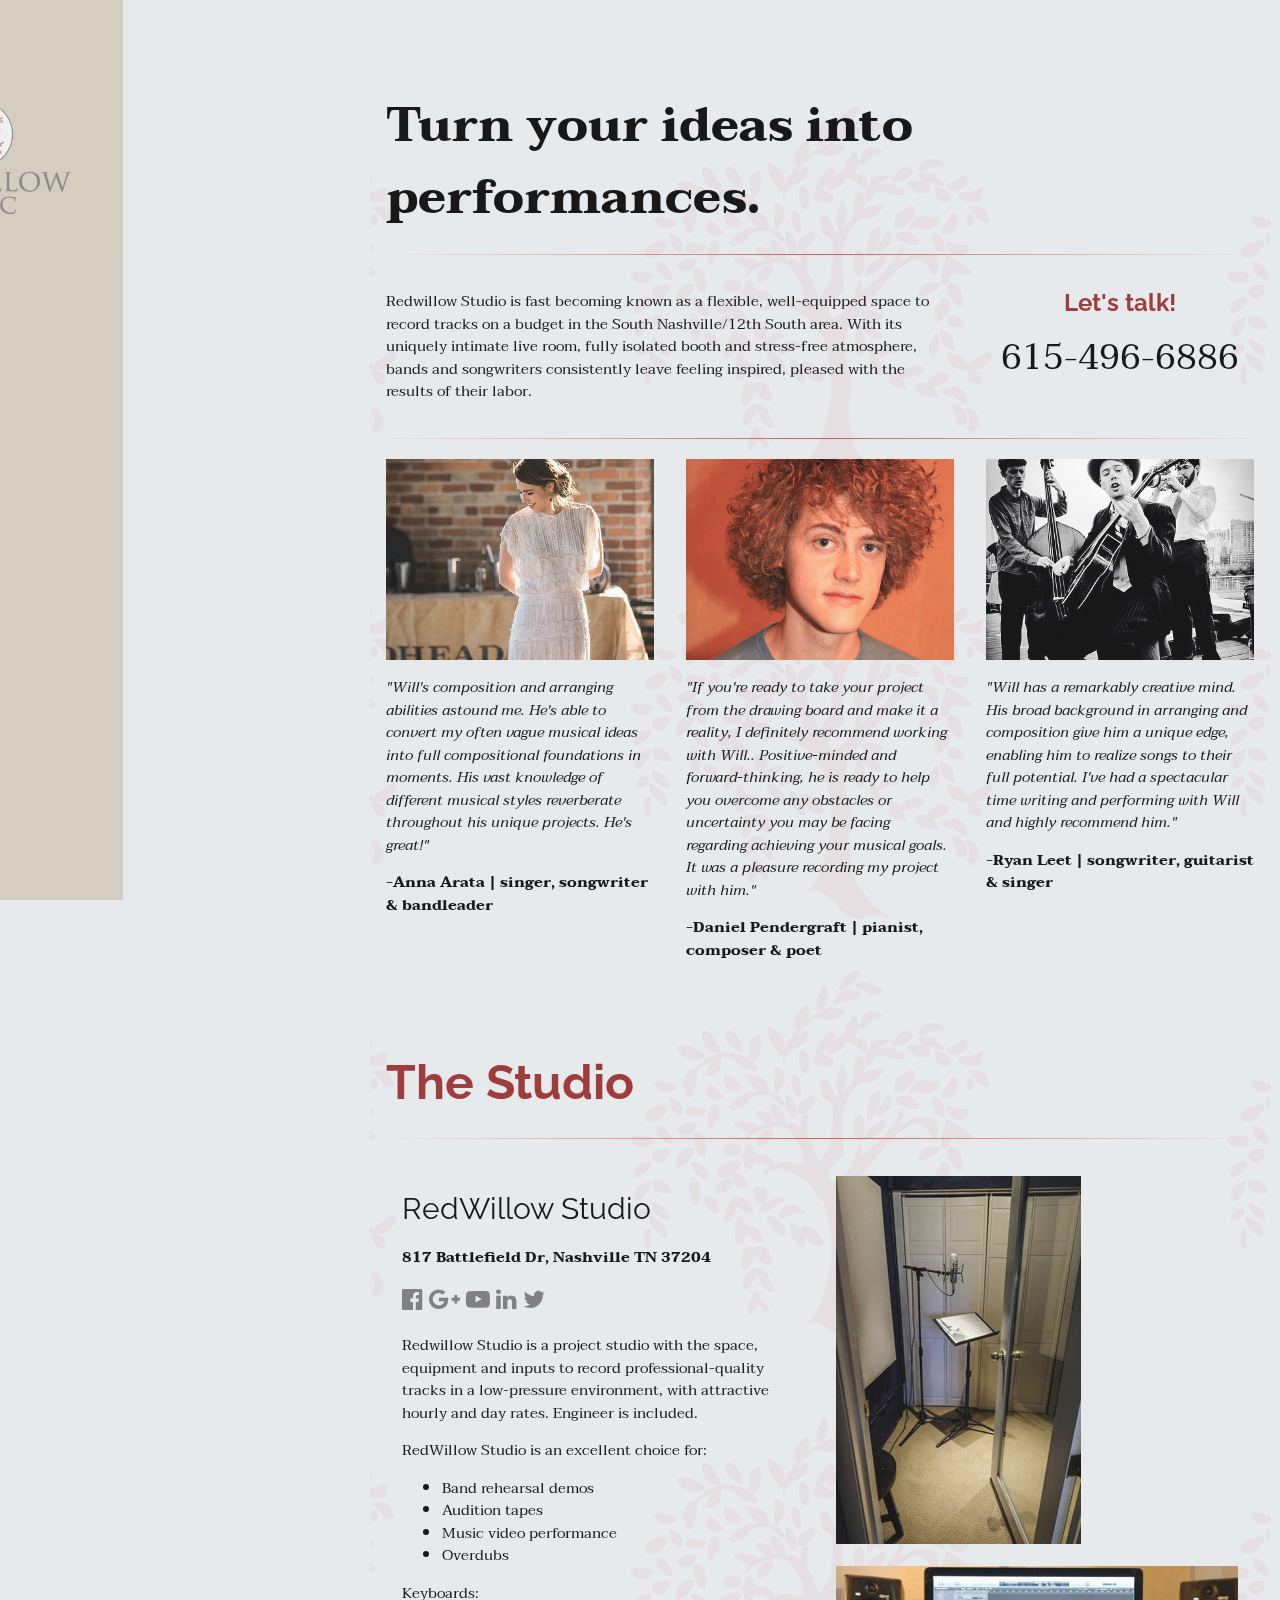
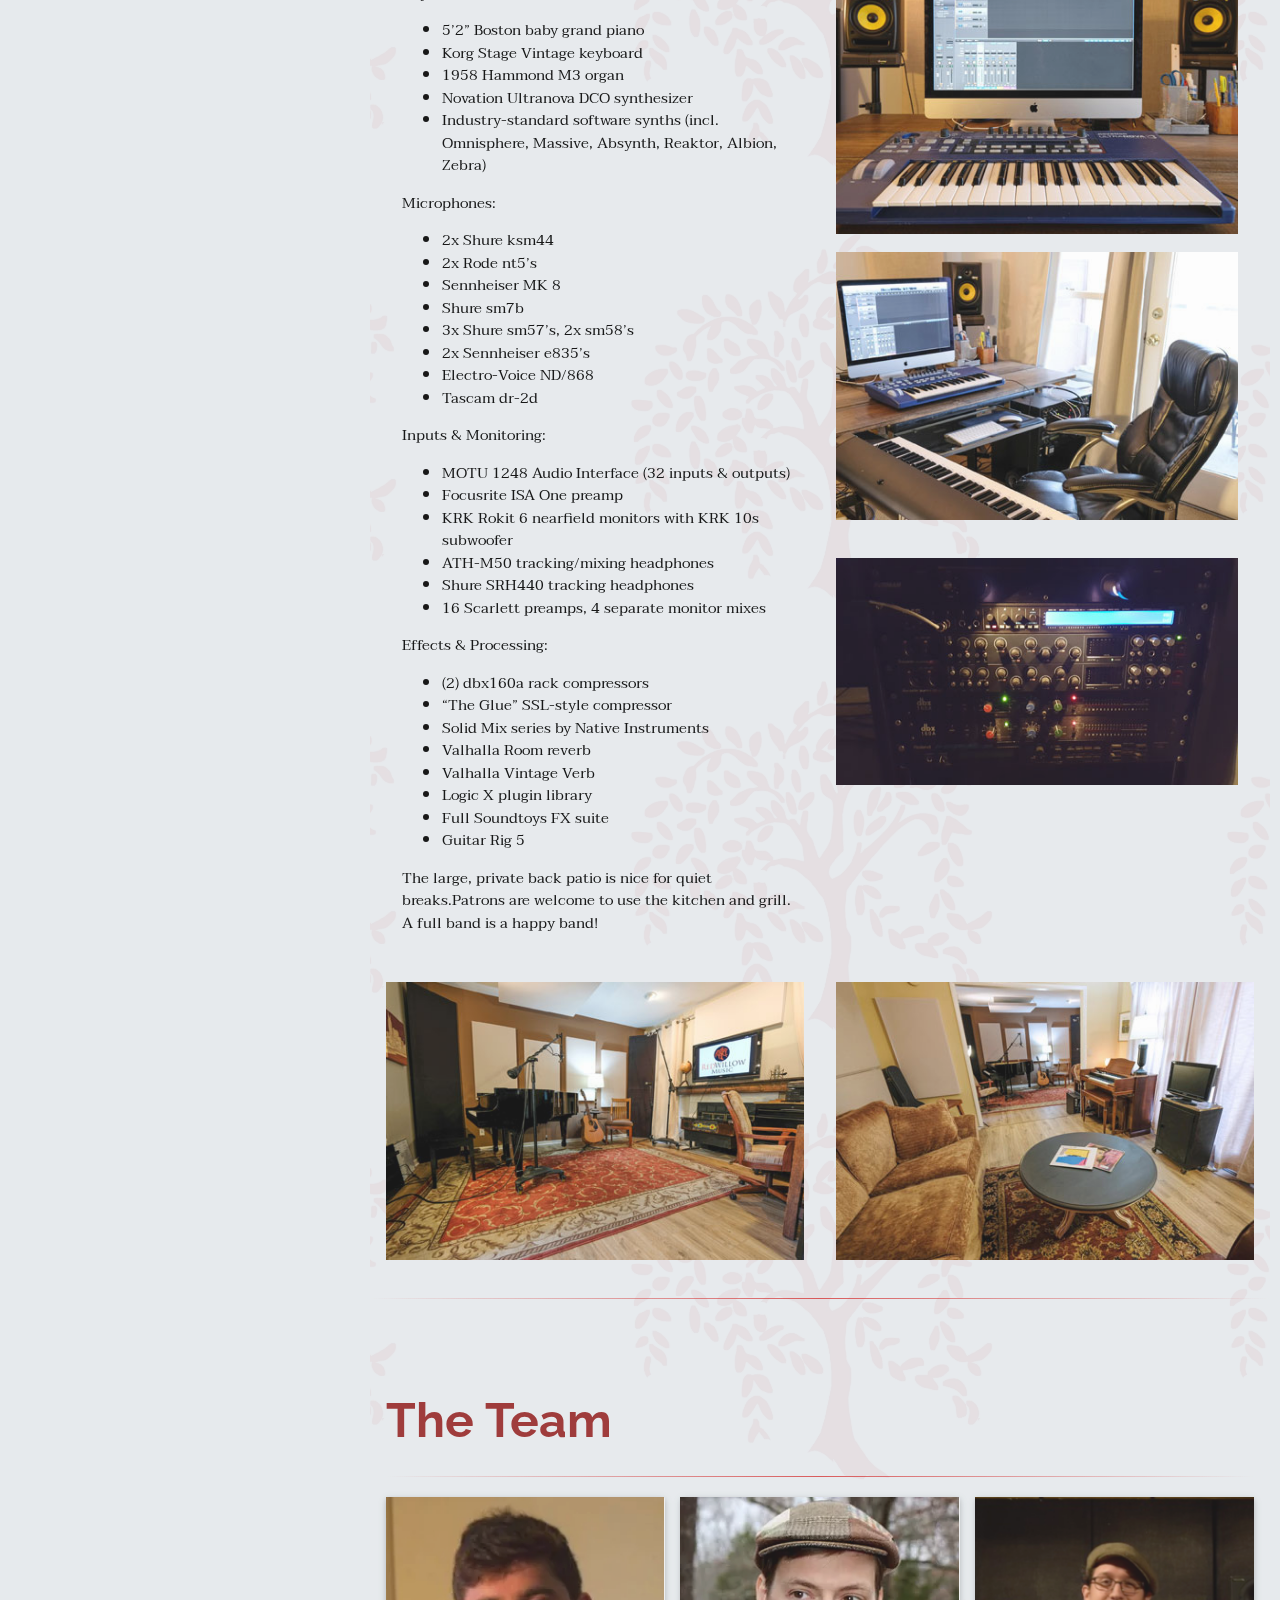
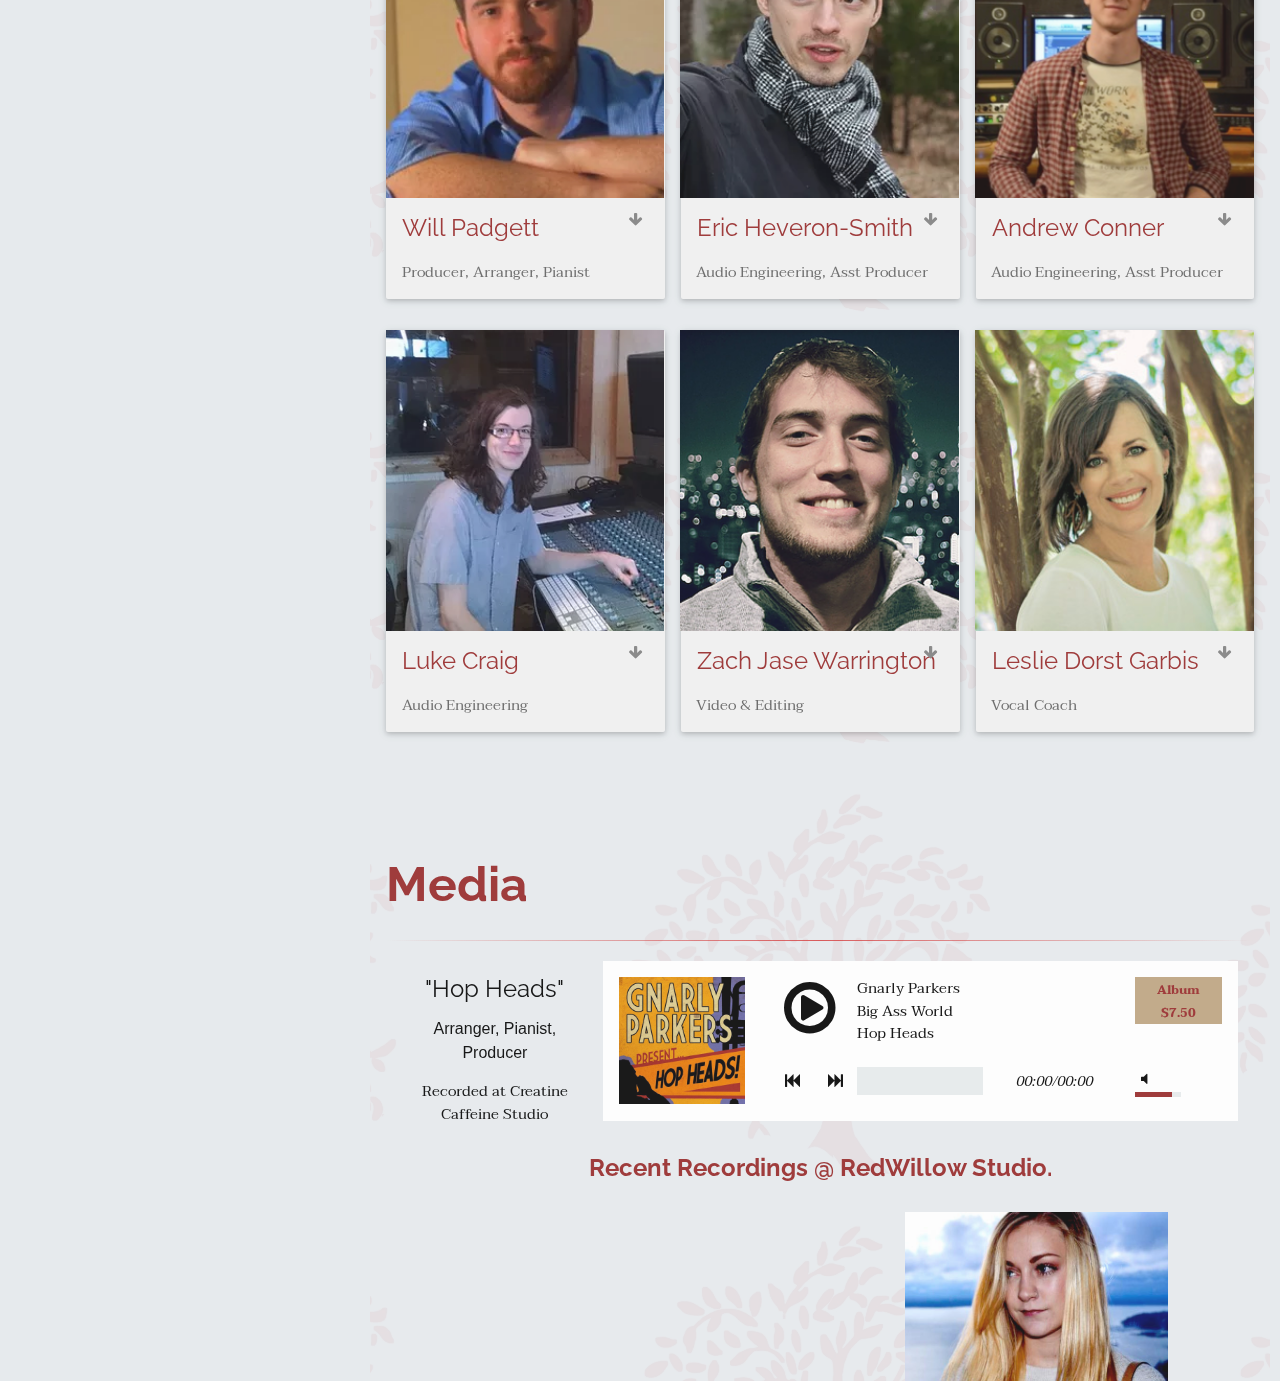
==== commit 626f953e: "no message" ====
--- a/index.html
+++ b/index.html
@@ -14,5 +14,6 @@
     <link rel="apple-touch-icon" href="/favicon.ico" type="image/x-icon">
 </head>
 
+<body></body>
 
 </html>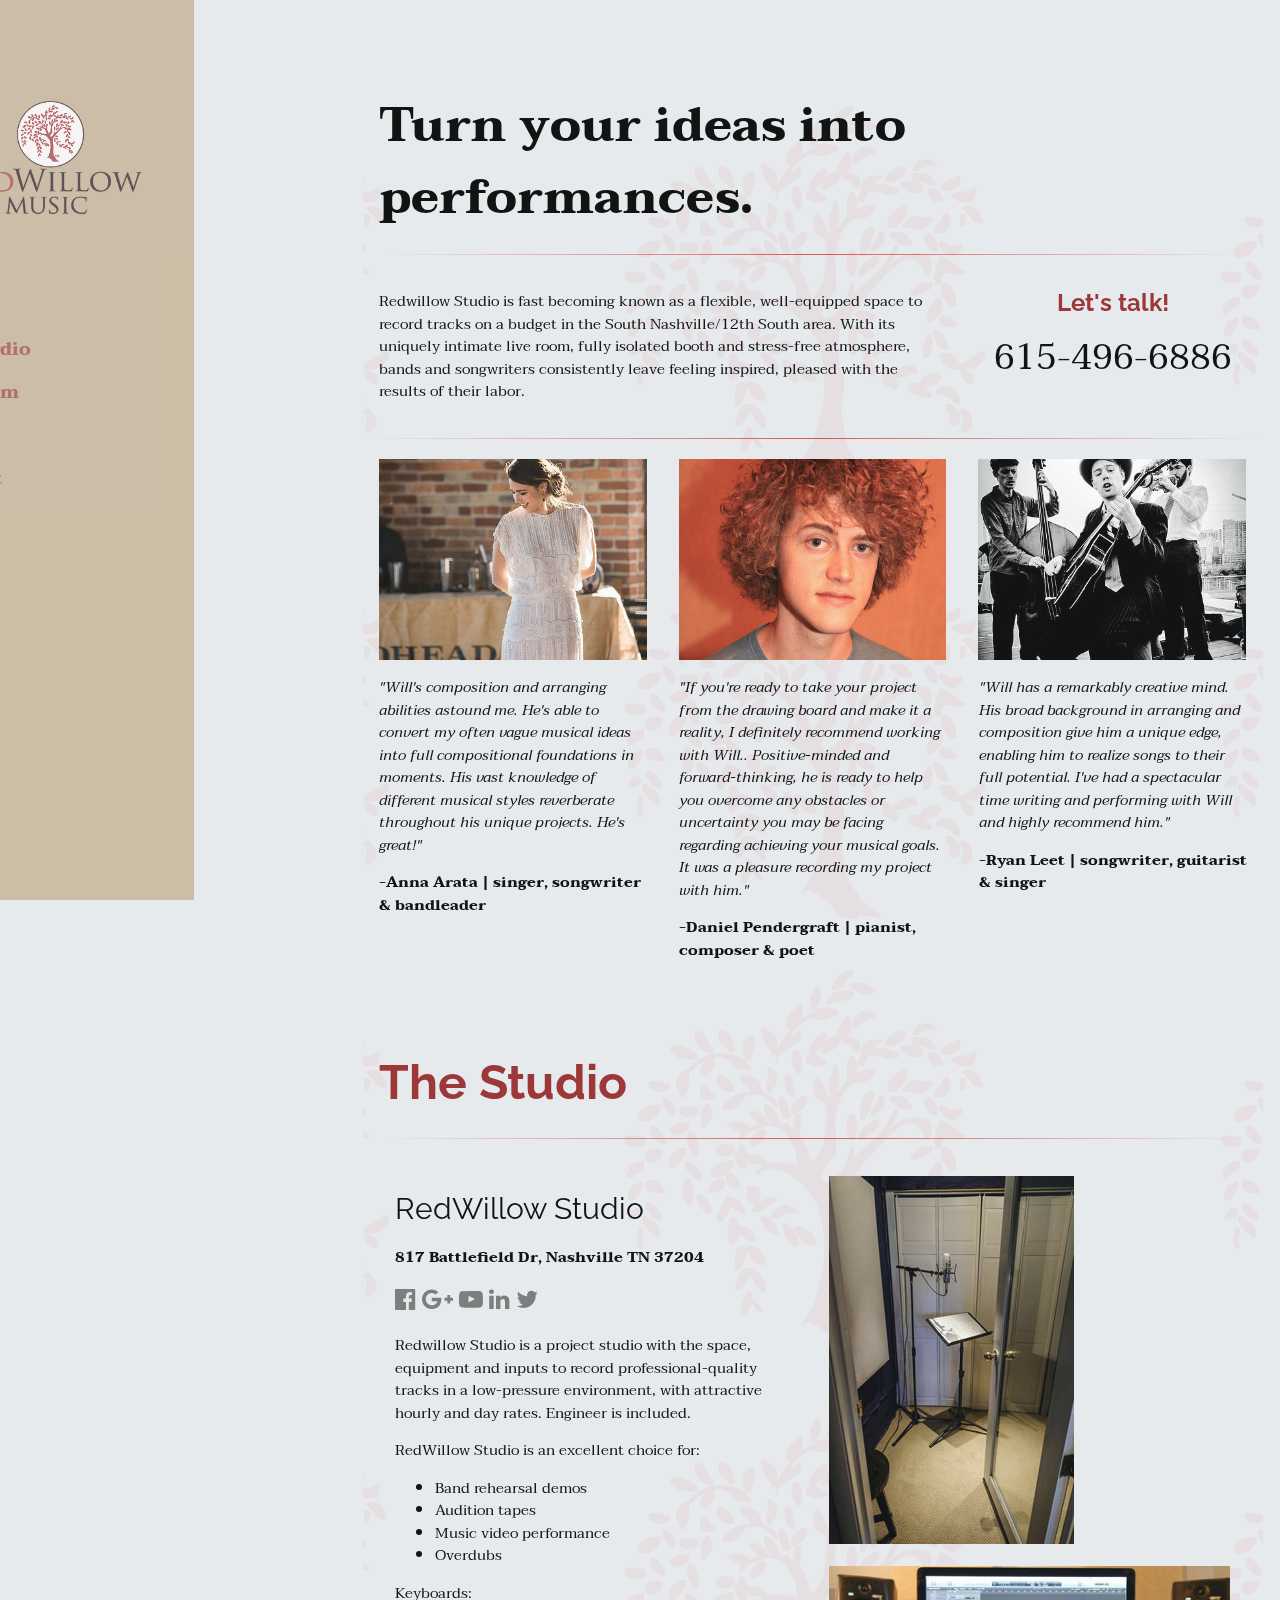
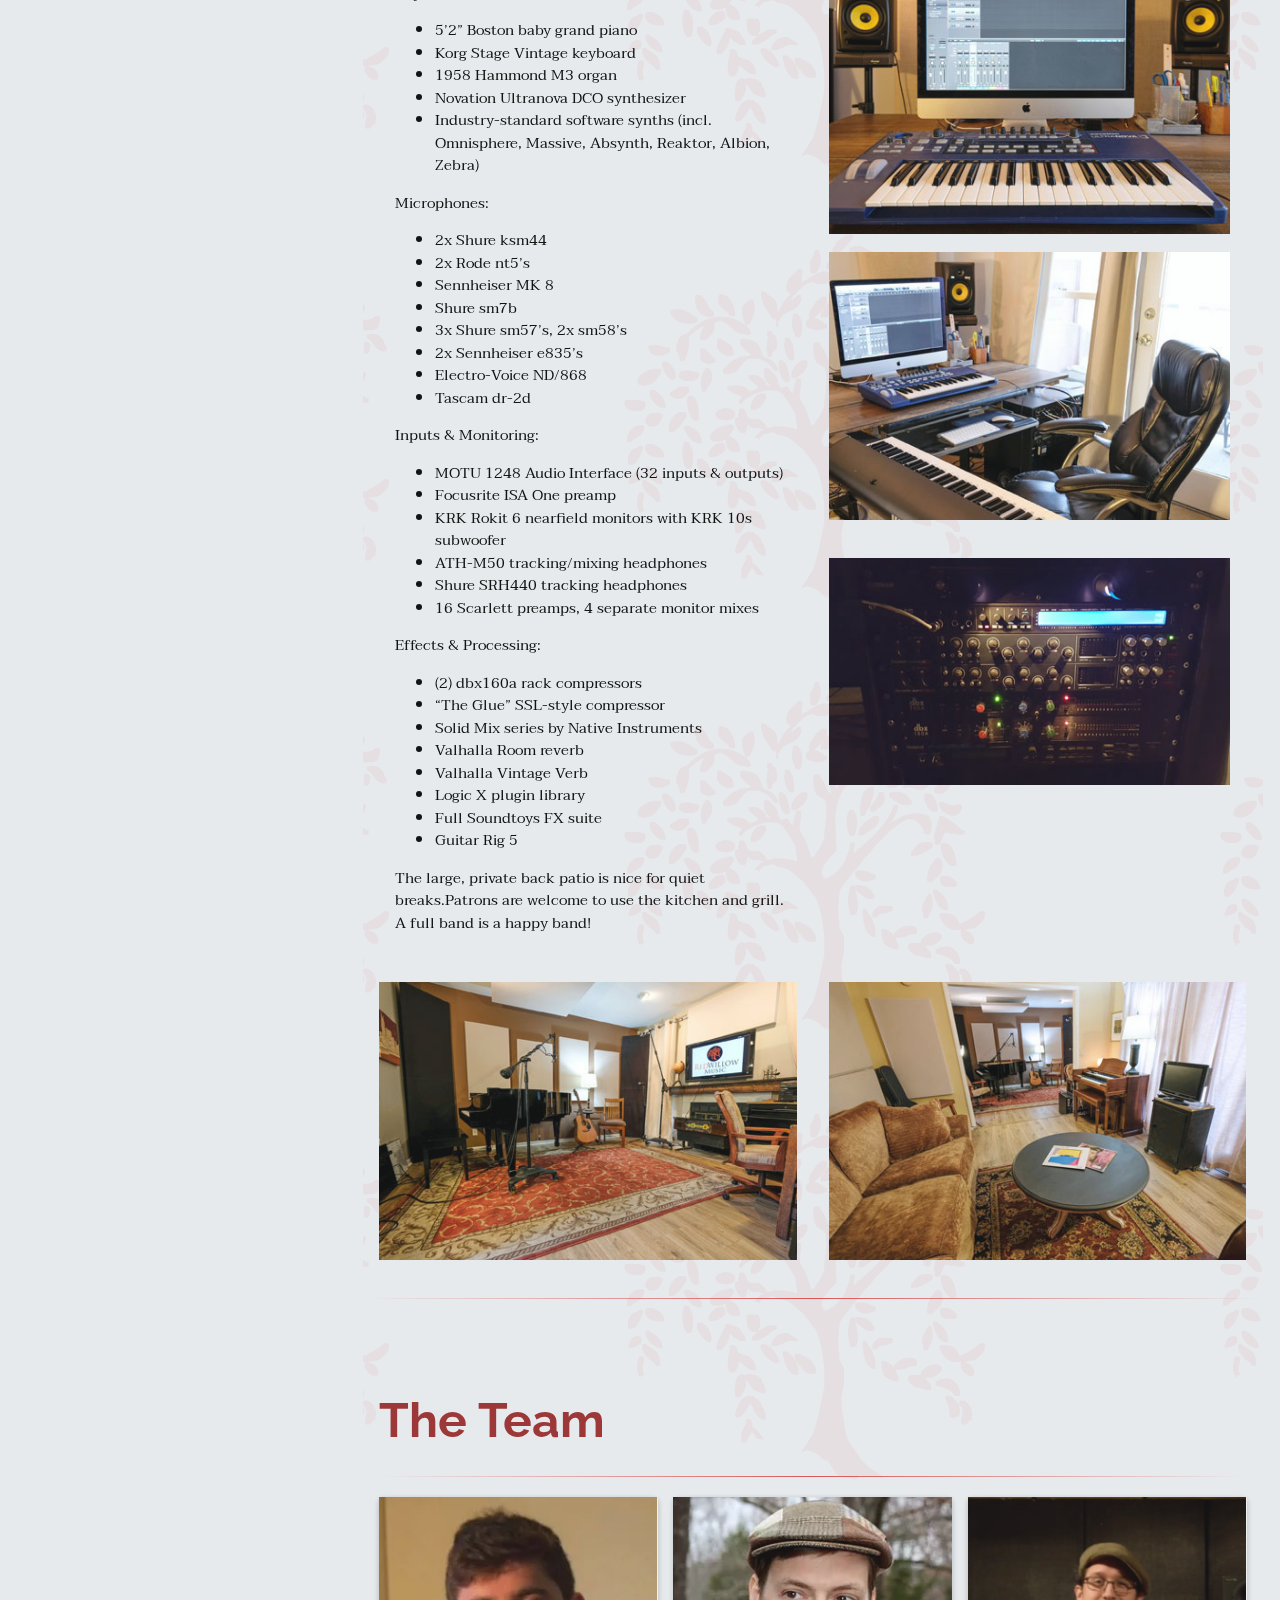
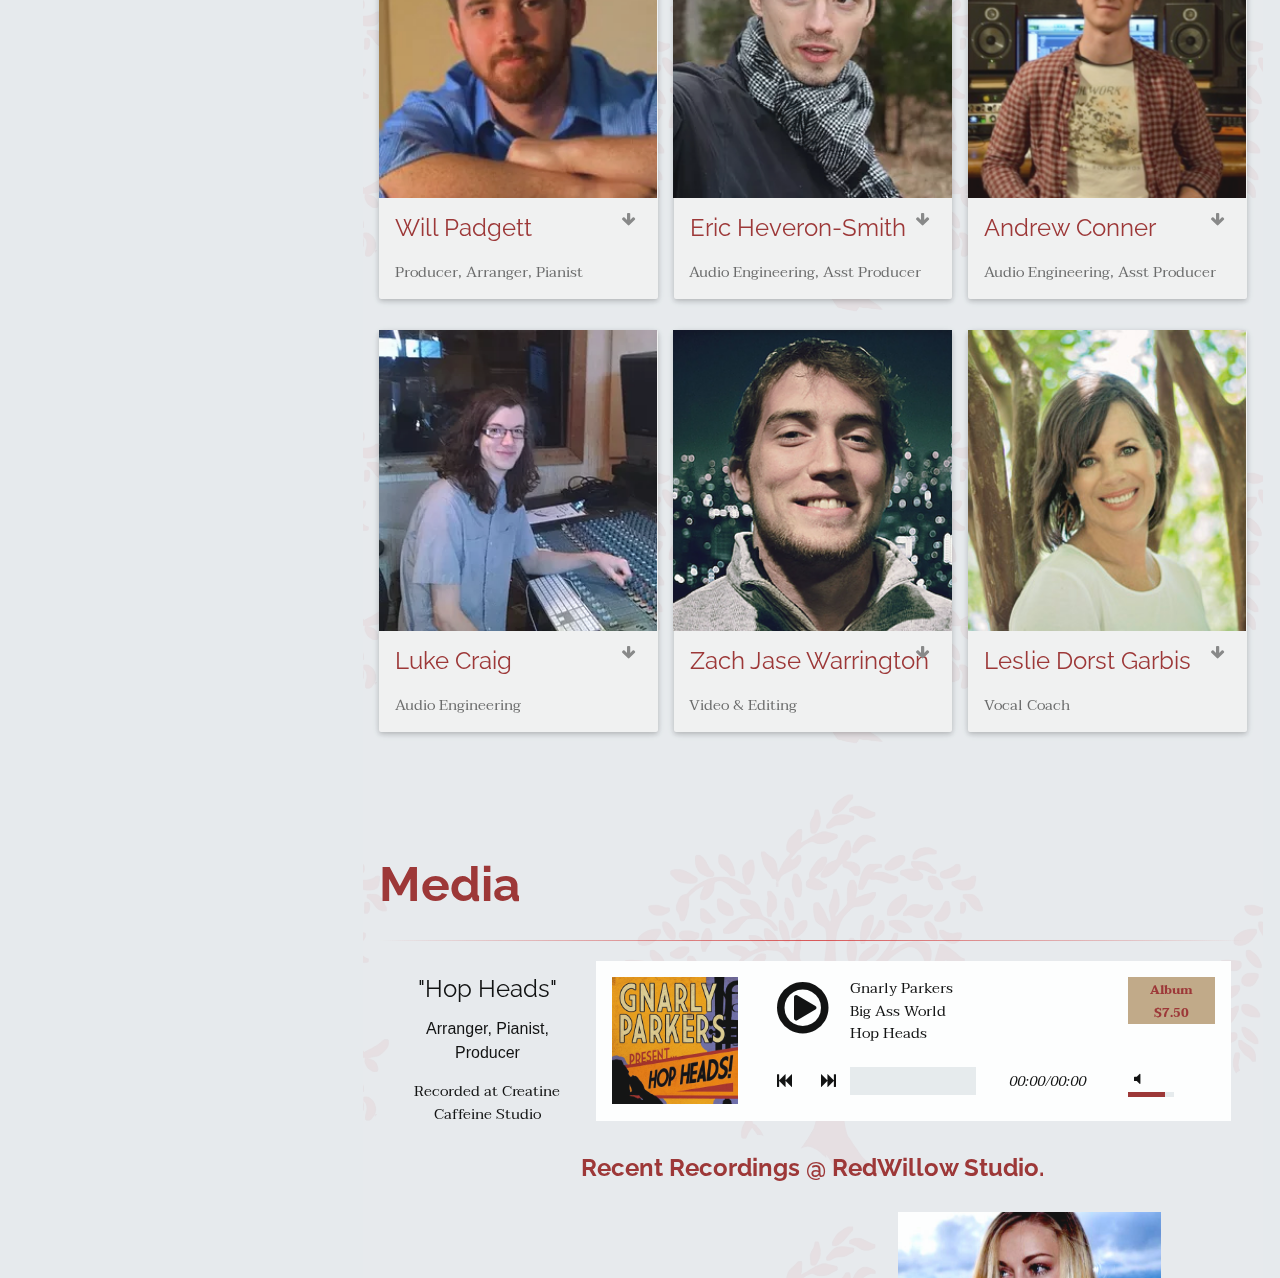
==== commit 329df577: "trying to get index fixed" ====
--- a/index.html
+++ b/index.html
@@ -14,6 +14,6 @@
     <link rel="apple-touch-icon" href="/favicon.ico" type="image/x-icon">
 </head>
 
-<body></body>
+<body>Test</body>
 
 </html>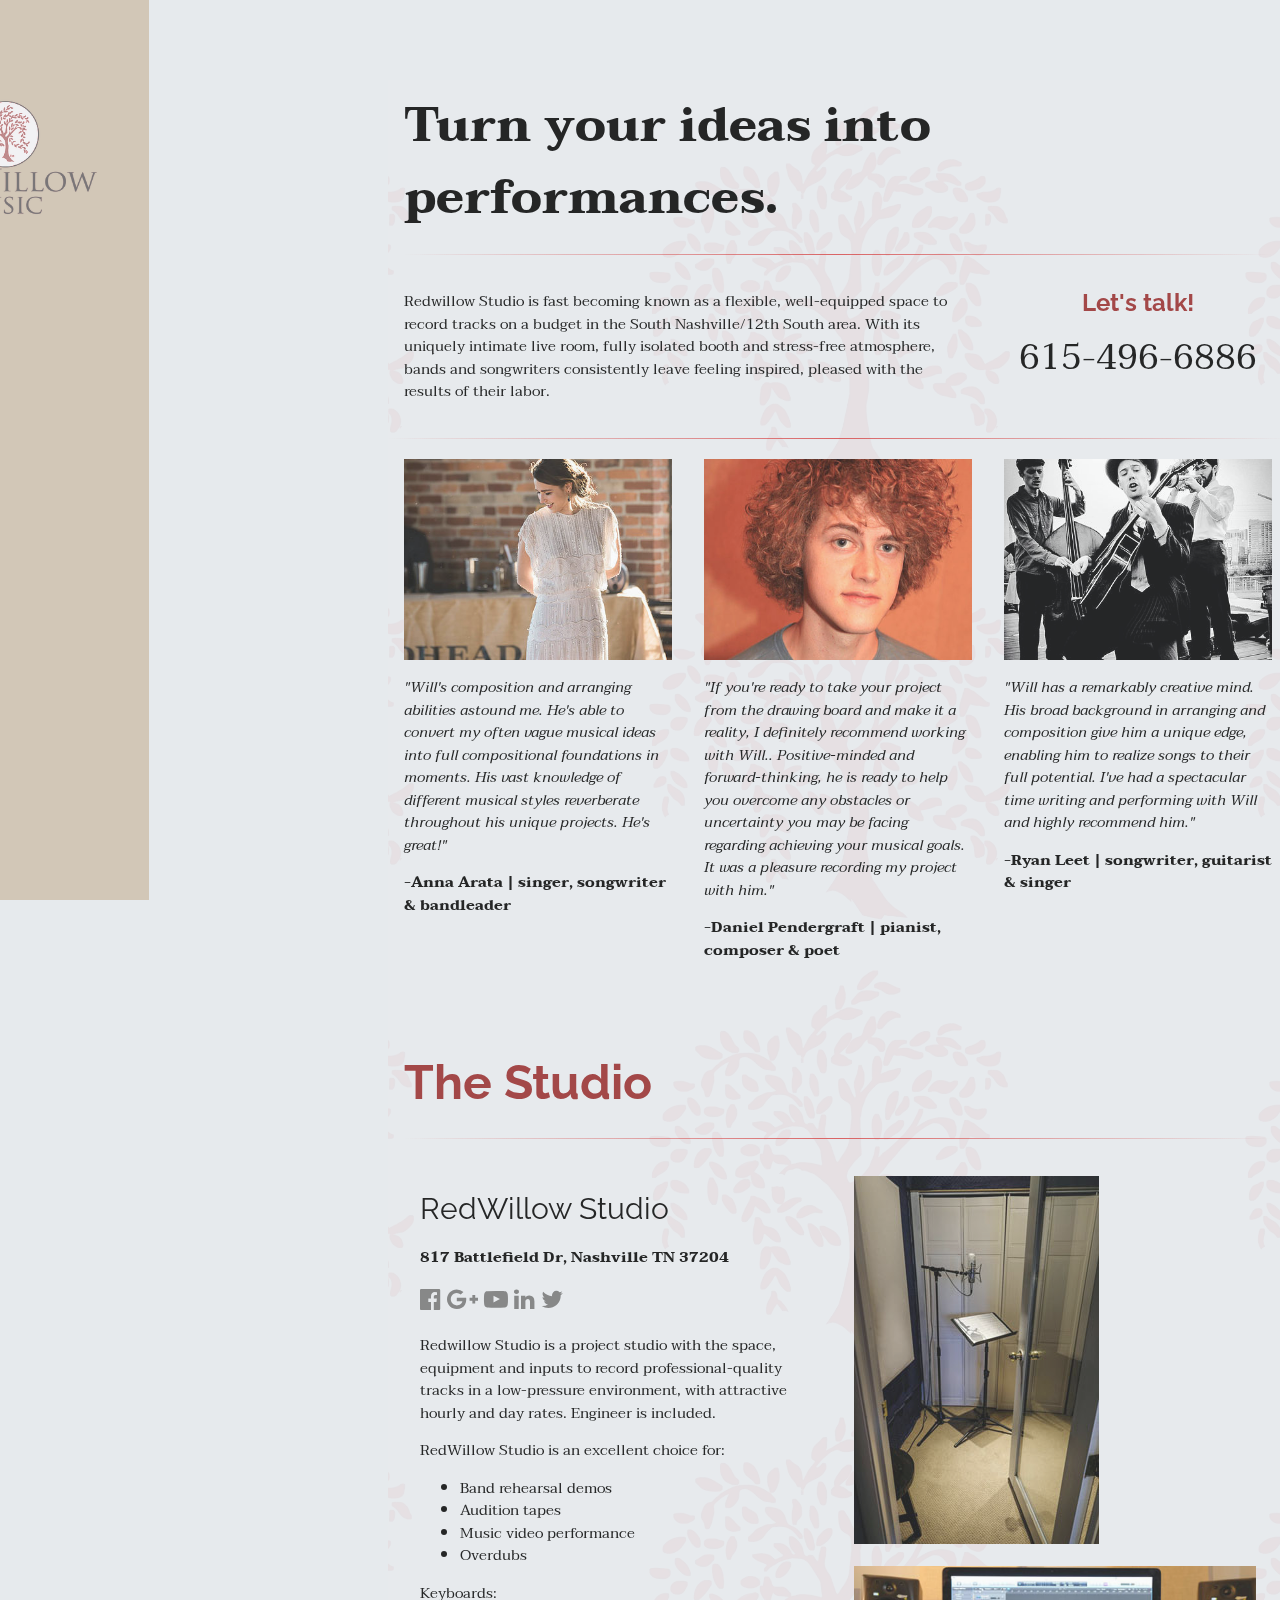
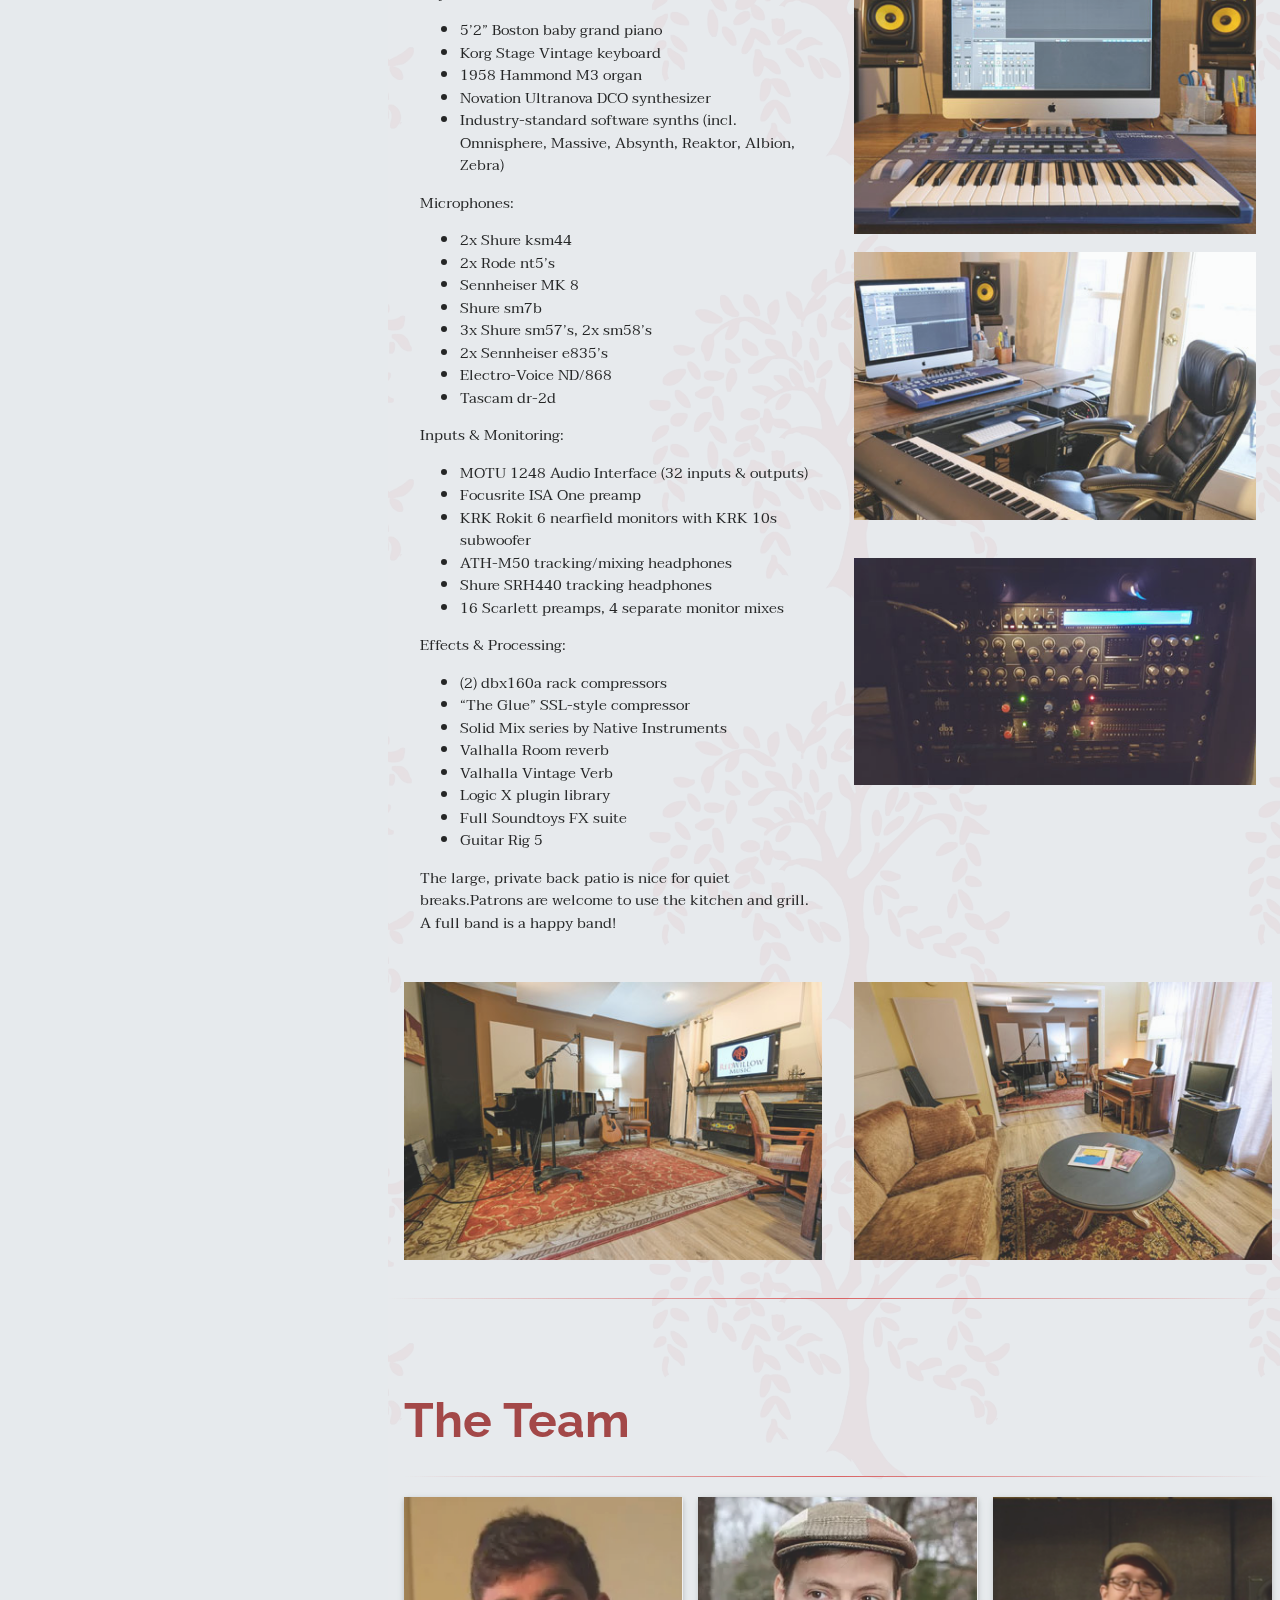
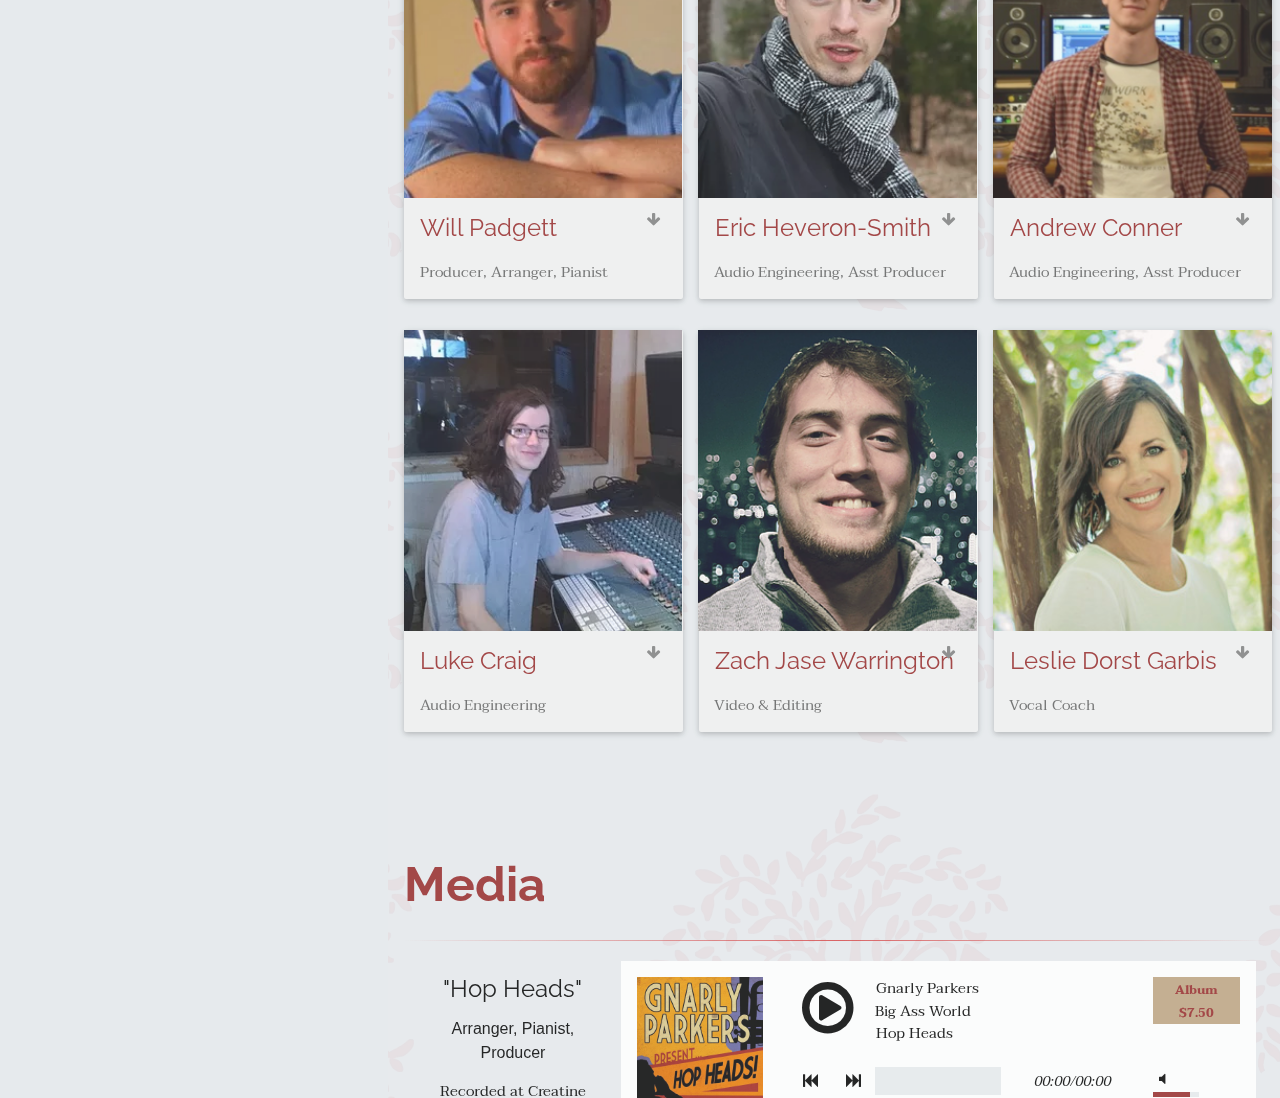
==== commit 81f596b6: "forgot cname" ====
--- a/index.html
+++ b/index.html
@@ -14,6 +14,6 @@
     <link rel="apple-touch-icon" href="/favicon.ico" type="image/x-icon">
 </head>
 
-<body>Test</body>
+
 
 </html>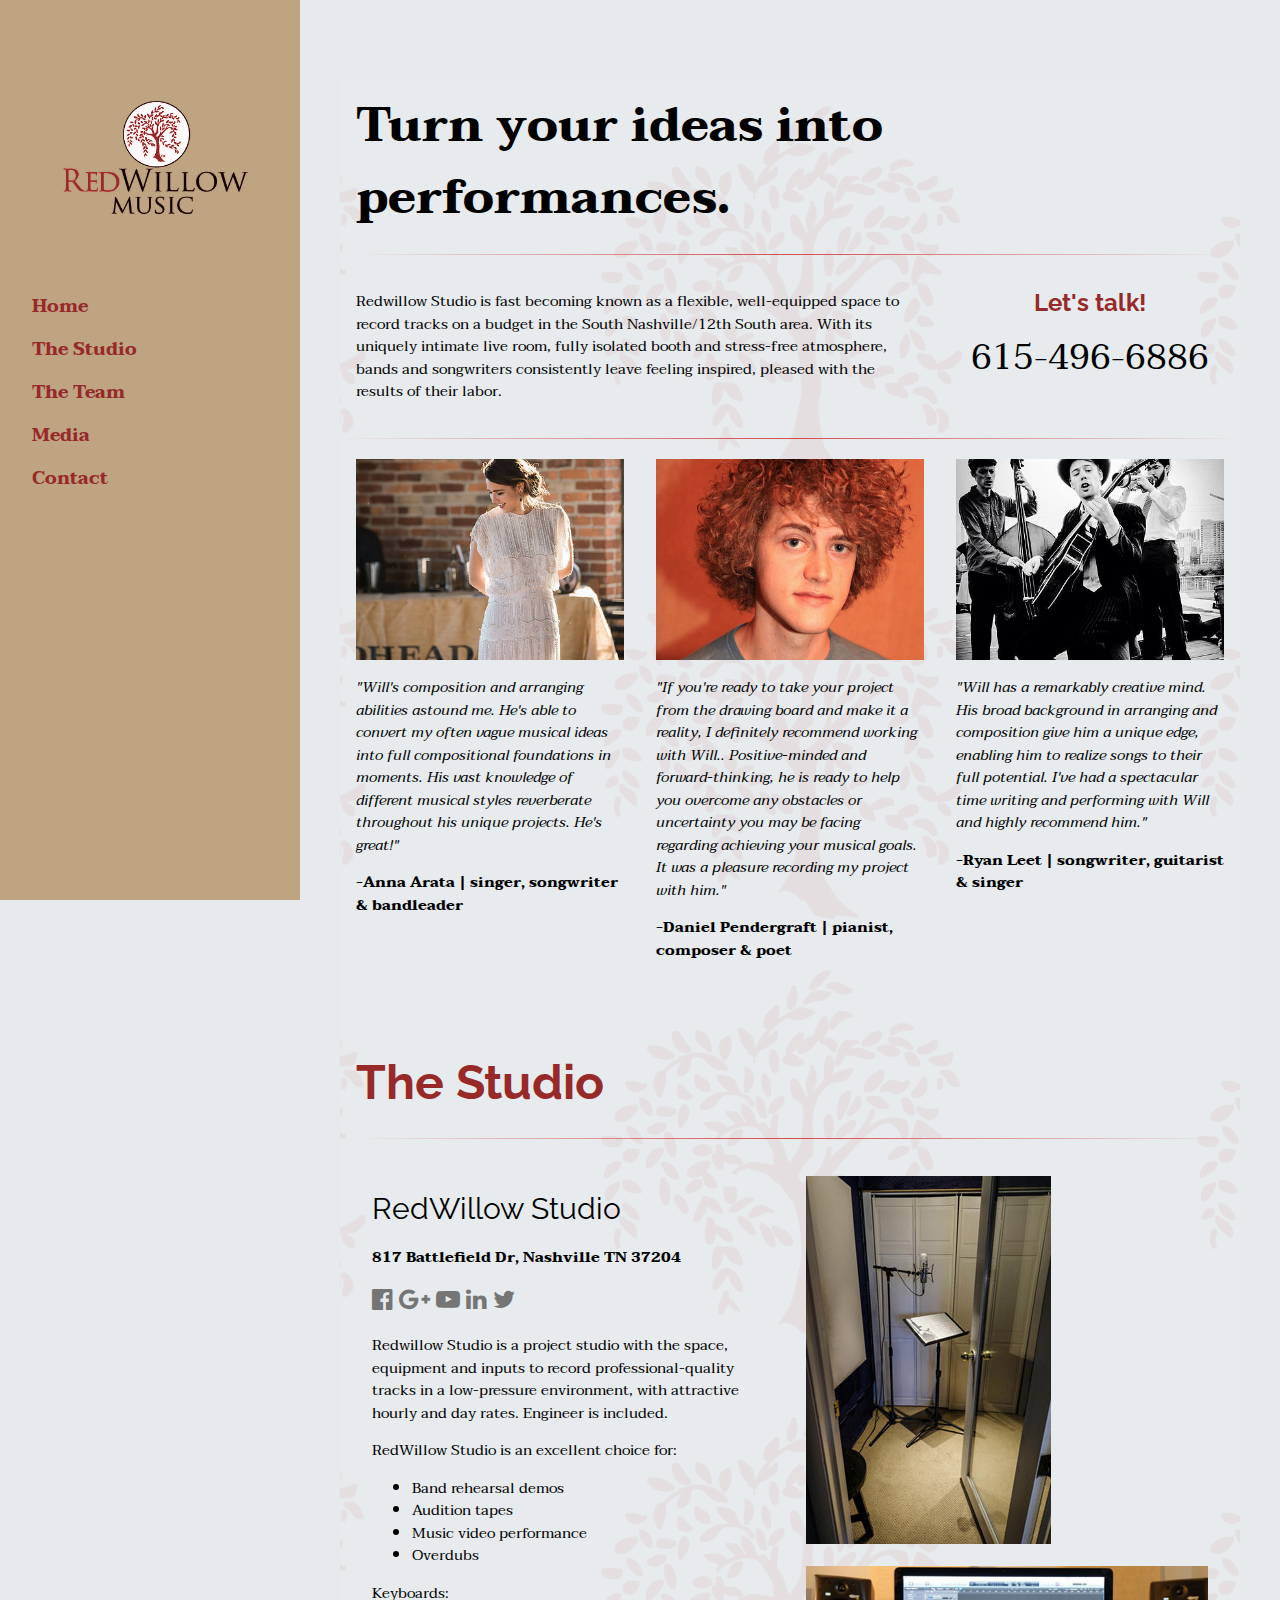
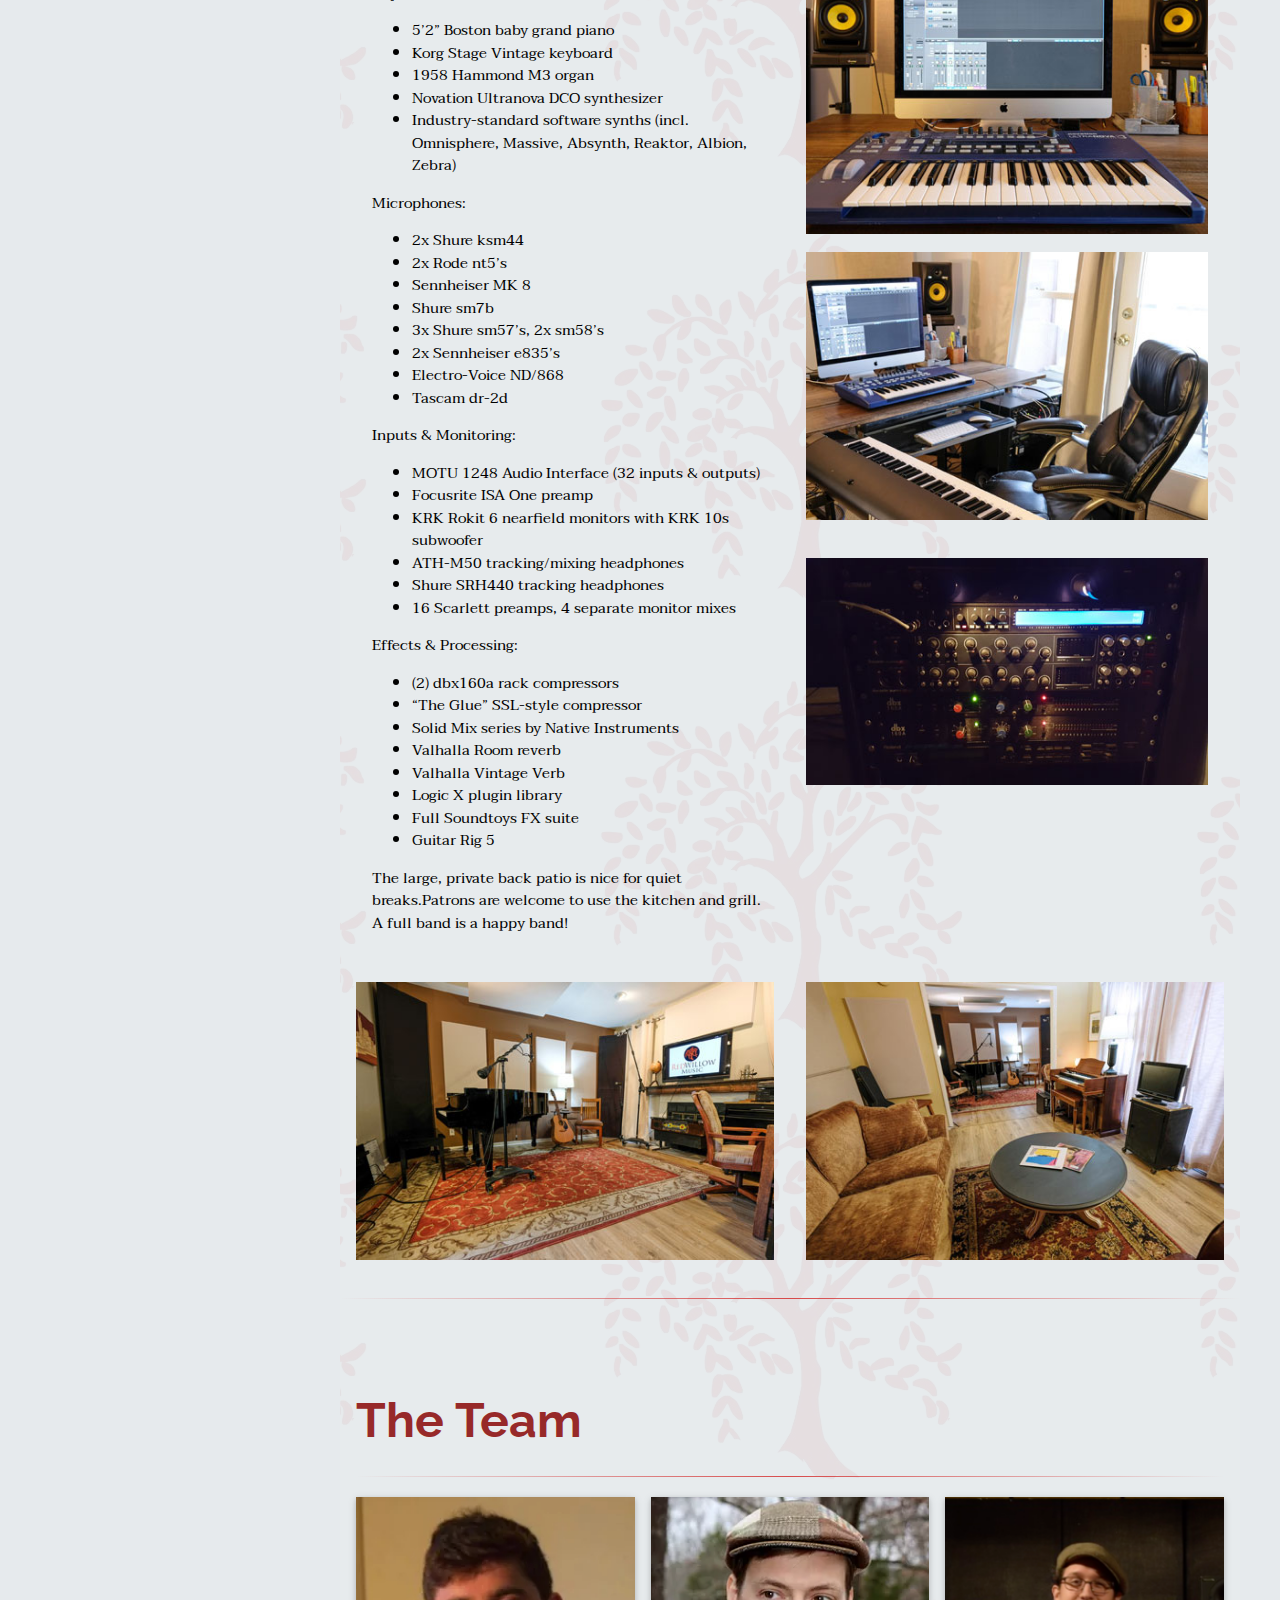
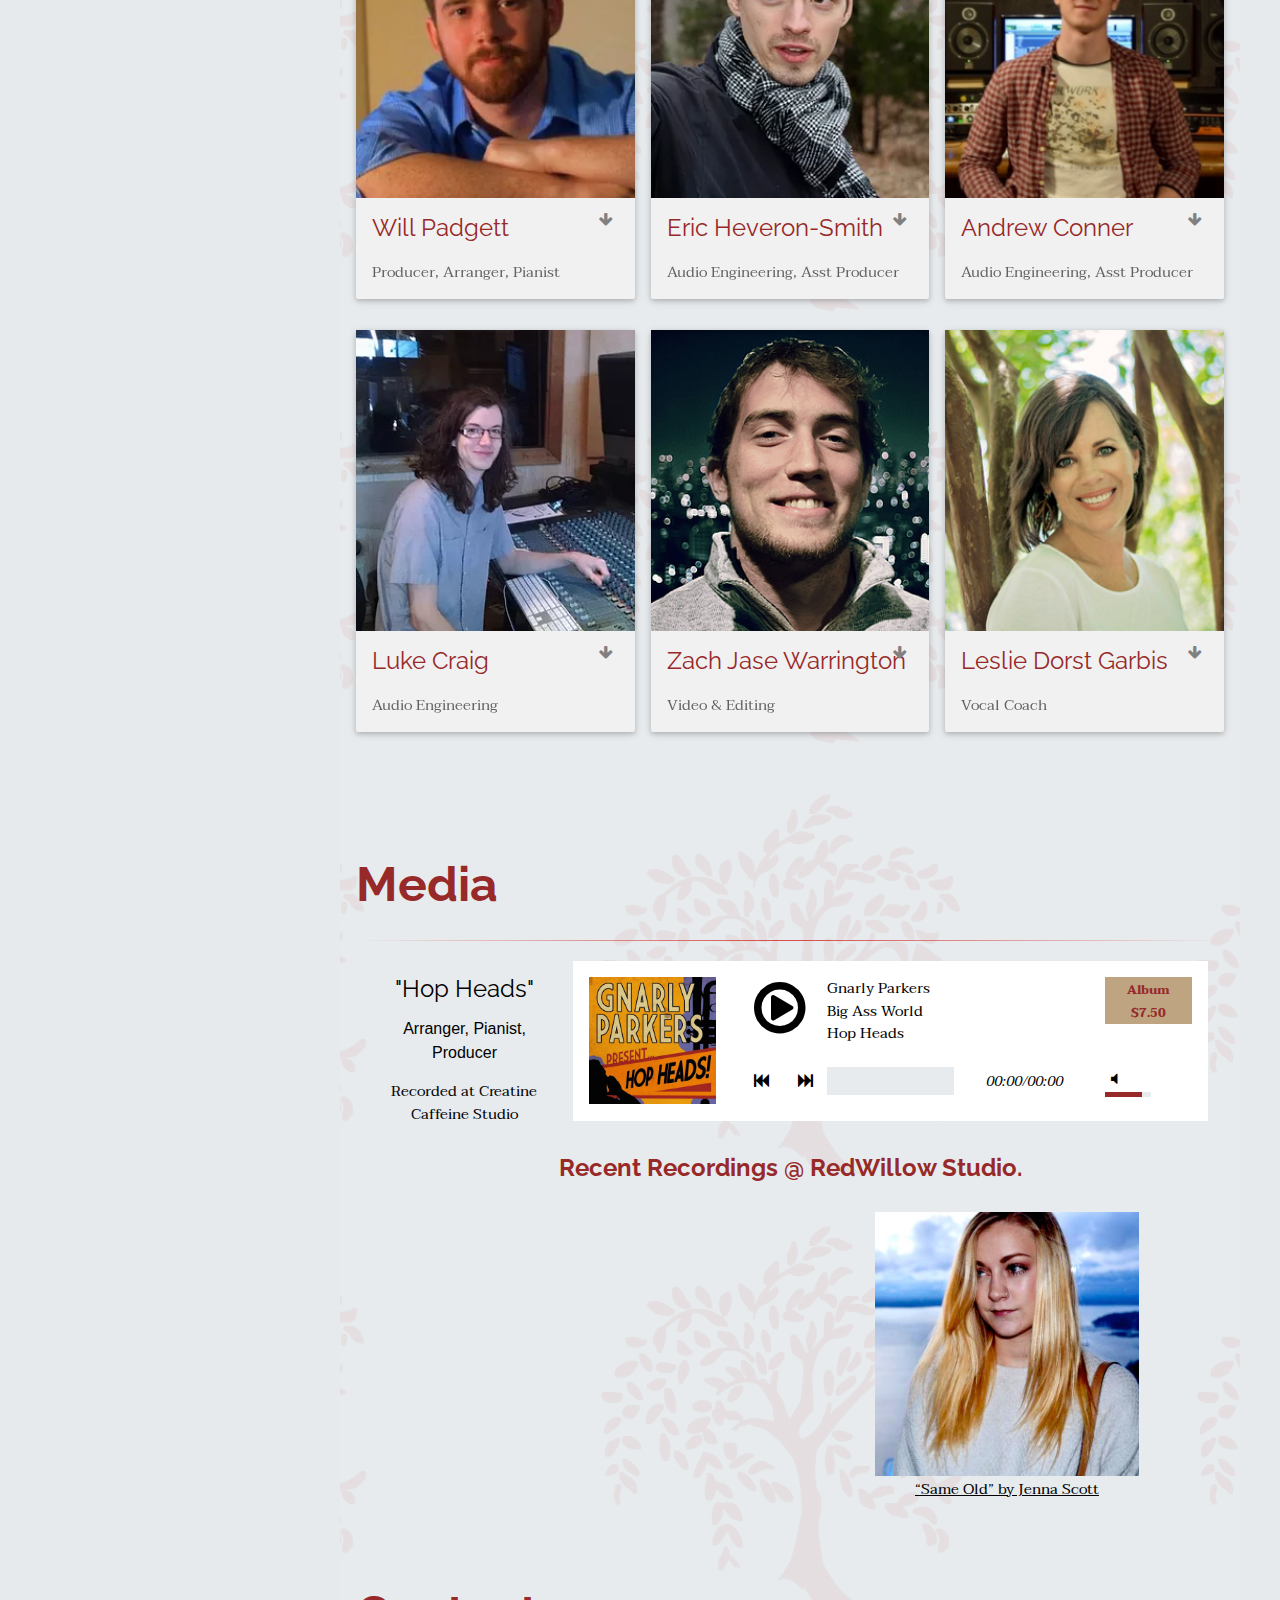
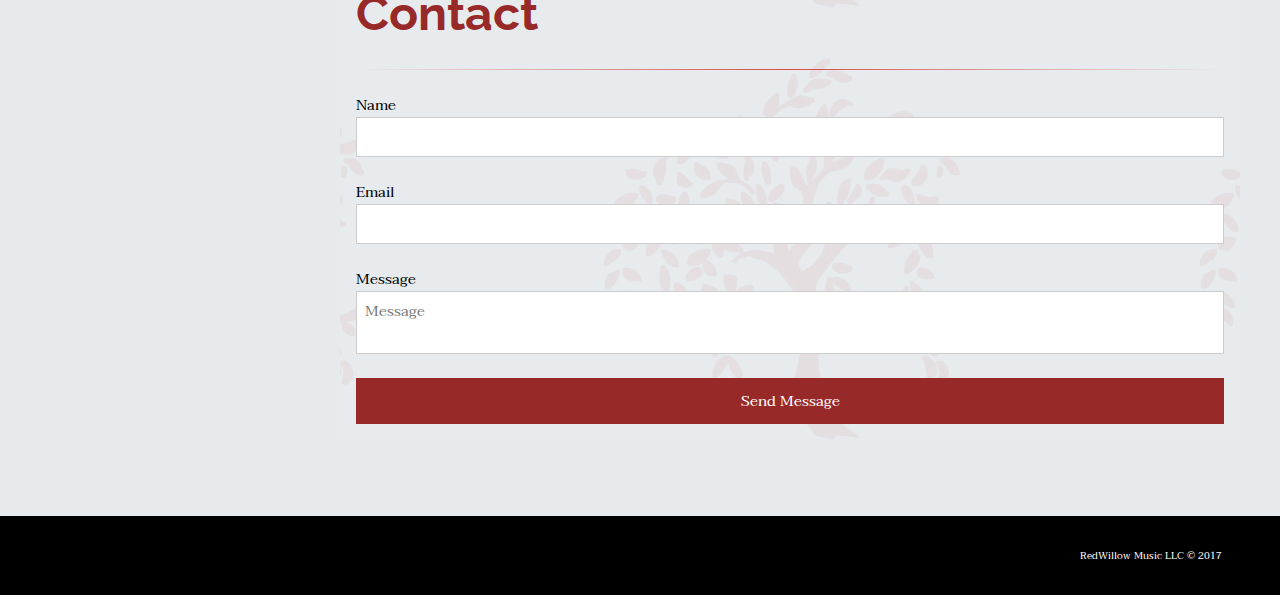
==== commit bb71b3c4: "changed to javascript" ====
--- a/index.html
+++ b/index.html
@@ -3,7 +3,7 @@
 <html>
 
 <head>
-    <meta http-equiv="refresh" content="0; URL='/studio/index.html'" />
+    <meta http-equiv="refresh" content="0; URL='/studio'" />
     <meta http-equiv="Content-Type" content="text/html; charset=UTF-8">
     <meta name="viewport" content="width=device-width, initial-scale=1" />
     <title>RedWillow Music</title>
@@ -14,6 +14,9 @@
     <link rel="apple-touch-icon" href="/favicon.ico" type="image/x-icon">
 </head>
 
-
+<script type="text/javascript">
+    window.location.href = "/studio";
+</script>
+<a href="/studio">Click here if you're not automatically redirected.</a>
 
 </html>